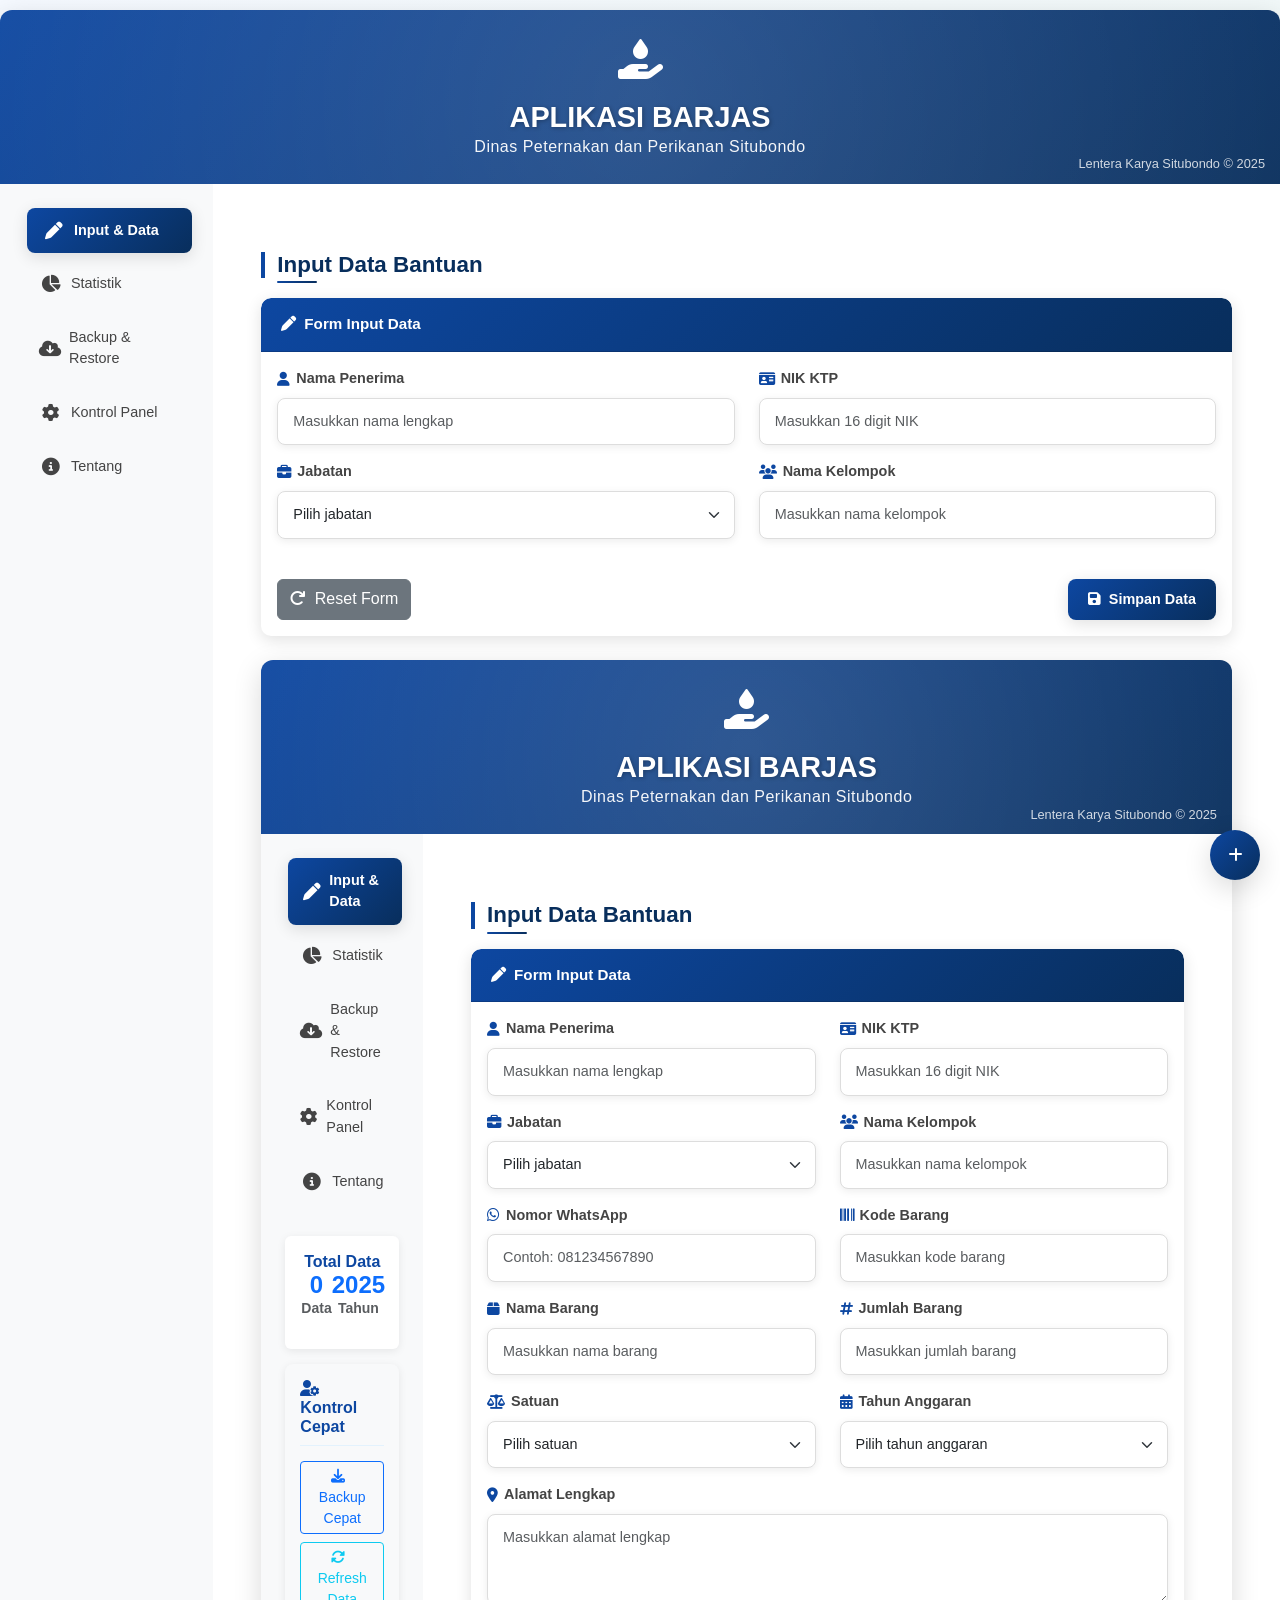
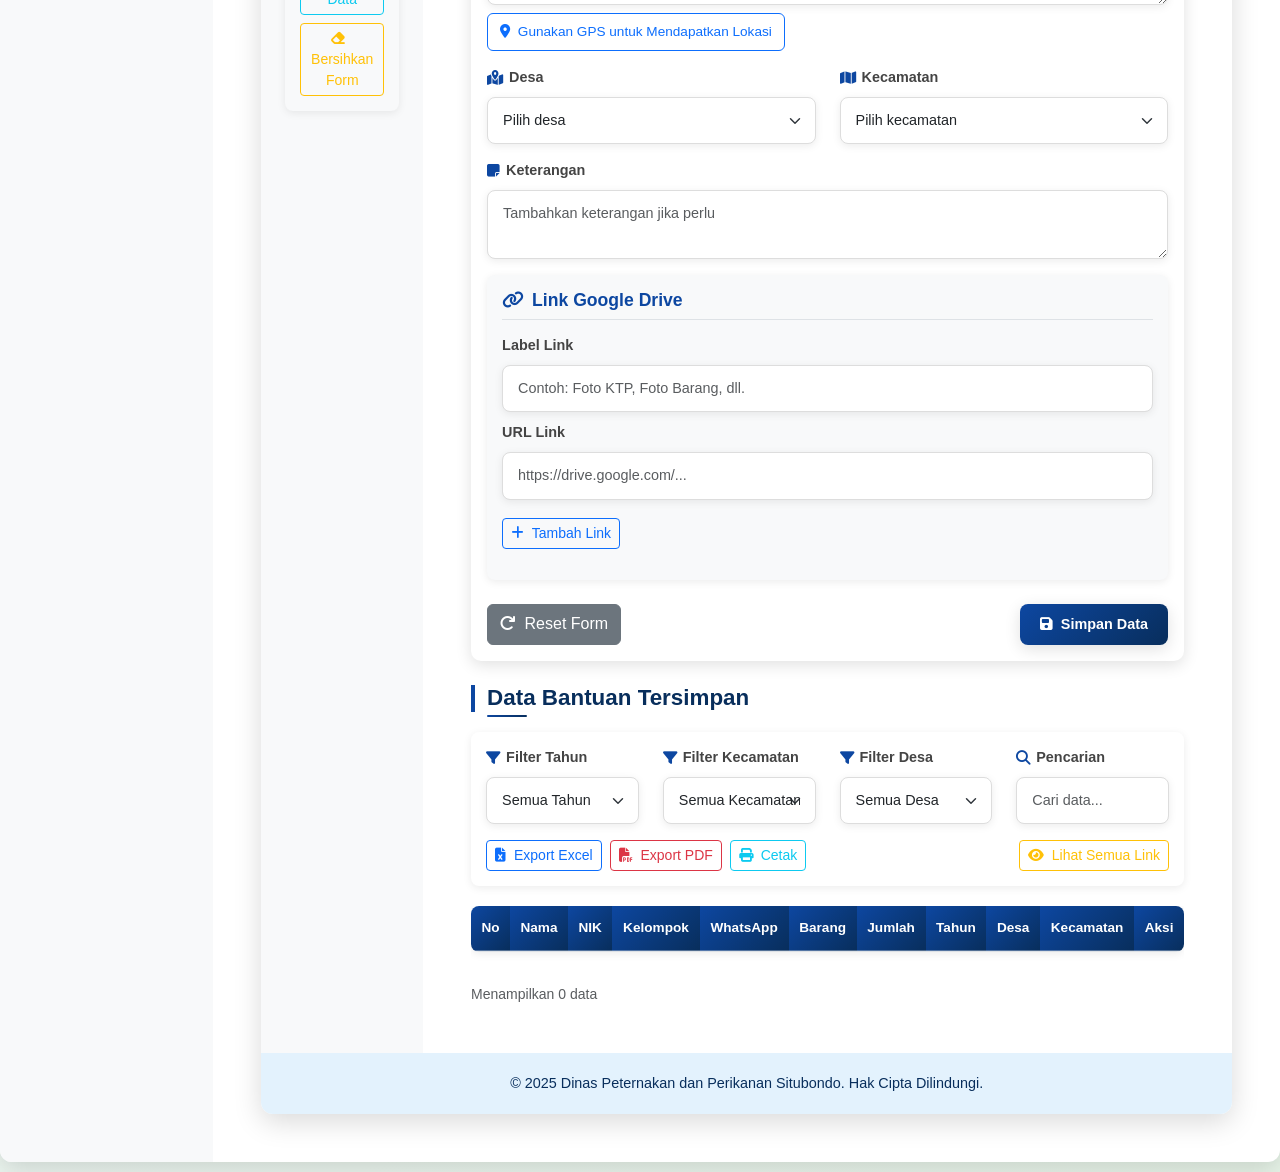
==== index.html @ f4b7acdc "Update index.html" ====
<!DOCTYPE html>
<html lang="id">
<head>
    <meta charset="UTF-8">
    <meta name="viewport" content="width=device-width, initial-scale=1.0">
    <title>APLIKASI BARJAS - Dinas Peternakan dan Perikanan Situbondo</title>
    <link href="https://cdn.jsdelivr.net/npm/bootstrap@5.3.0/dist/css/bootstrap.min.css" rel="stylesheet">
    <link rel="stylesheet" href="https://cdnjs.cloudflare.com/ajax/libs/font-awesome/6.4.0/css/all.min.css">
    <link rel="stylesheet" href="https://cdnjs.cloudflare.com/ajax/libs/bootstrap-datepicker/1.9.0/css/bootstrap-datepicker.min.css">
    <script src="https://cdnjs.cloudflare.com/ajax/libs/jspdf/2.5.1/jspdf.umd.min.js"></script>
    <script src="https://cdnjs.cloudflare.com/ajax/libs/jspdf-autotable/3.5.28/jspdf.plugin.autotable.min.js"></script>
    <script src="https://cdnjs.cloudflare.com/ajax/libs/xlsx/0.18.5/xlsx.full.min.js"></script>
    <style>
        :root {
            --primary-color: #0d47a1;
            --secondary-color: #00695c;
            --accent-color: #ff8f00;
            --light-blue: #e3f2fd;
            --dark-blue: #082e5c;
            --gradient-primary: linear-gradient(135deg, var(--primary-color), var(--dark-blue));
            --gradient-secondary: linear-gradient(135deg, var(--secondary-color), #004d40);
            --gradient-accent: linear-gradient(135deg, var(--accent-color), #e65100);
            --shadow-sm: 0 2px 8px rgba(0,0,0,0.08);
            --shadow-md: 0 4px 16px rgba(0,0,0,0.12);
            --shadow-lg: 0 8px 28px rgba(0,0,0,0.15);
        }
          }
        
        body {
            background: linear-gradient(135deg, #f5f9ff 0%, #e8f5e9 100%);
            font-family: 'Poppins', 'Segoe UI', sans-serif;
            min-height: 100vh;
            padding: 10px 0;
            overflow-x: hidden;
        }
        
        .app-container {
            max-width: 1600px;
            margin: 0 auto;
            background: white;
            box-shadow: var(--shadow-lg);
            border-radius: 12px;
            overflow: hidden;
            position: relative;
            z-index: 10;
        }
        
        .app-header {
            background: var(--gradient-primary);
            color: white;
            padding: 20px 15px;
            text-align: center;
            position: relative;
            overflow: hidden;
        }
        
        .app-logo {
            font-size: 2.5rem;
            margin-bottom: 10px;
        }
        
        .app-title {
            font-size: 1.8rem;
            font-weight: 800;
            margin: 0;
        }
        
        .app-subtitle {
            font-size: 1rem;
            opacity: 0.95;
            font-weight: 300;
            letter-spacing: 0.5px;
            margin-bottom: 5px;
        }
        
        .nav-pills .nav-link {
            border-radius: 8px;
            margin-bottom: 8px;
            padding: 12px 15px;
            font-weight: 500;
            color: #444;
            transition: all 0.3s ease;
            display: flex;
            align-items: center;
            font-size: 0.9rem;
        }
        
        .nav-pills .nav-link:hover {
            background-color: #f0f7ff;
            transform: translateX(3px);
        }
        
        .nav-pills .nav-link.active {
            background: var(--gradient-primary);
            font-weight: 600;
            box-shadow: var(--shadow-md);
            transform: translateX(3px);
            color: white;
        }
        
        .section-title {
            border-left: 4px solid var(--primary-color);
            padding-left: 12px;
            margin: 20px 0;
            font-weight: 700;
            color: var(--dark-blue);
            font-size: 1.4rem;
        }
        
        /* PERBAIKAN TATA LETAK SIDEBAR */
        .col-md-3.col-lg-2.p-4.bg-light {
            min-height: calc(100vh - 80px);
            position: sticky;
            top: 0;
            overflow-y: auto;
        }
        
        /* Untuk tampilan mobile */
        @media (max-width: 991.98px) {
            .col-md-3.col-lg-2.p-4.bg-light {
                position: fixed;
                left: -280px;
                top: 0;
                bottom: 0;
                z-index: 1050;
                width: 280px;
                transition: left 0.3s ease;
                padding-top: 60px;
            }
            
            .col-md-3.col-lg-2.p-4.bg-light.mobile-show {
                left: 0;
            }
            
            .col-md-9.col-lg-10.p-5 {
                width: 100%;
                flex: 0 0 100%;
                max-width: 100%;
                padding: 15px !important;
            }
            
            .mobile-menu-btn {
                display: flex !important;
                position: fixed;
                top: 15px;
                left: 15px;
                z-index: 1050;
                background: var(--gradient-primary);
                color: white;
                border: none;
                border-radius: 50%;
                width: 45px;
                height: 45px;
                box-shadow: var(--shadow-lg);
                align-items: center;
                justify-content: center;
            }
            
            .sidebar-overlay.mobile-show {
                display: block;
            }
        }
        
        .mobile-menu-btn {
            display: none;
        }
        
        .sidebar-overlay {
            display: none;
            position: fixed;
            top: 0;
            left: 0;
            width: 100%;
            height: 100%;
            background: rgba(0,0,0,0.5);
            z-index: 1040;
        }
        
        .watermark {
            position: absolute;
            bottom: 10px;
            right: 15px;
            opacity: 0.8;
            font-size: 0.8rem;
            color: white;
            font-weight: 300;
        }
        
        body {
            background: linear-gradient(135deg, #f5f9ff 0%, #e8f5e9 100%);
            font-family: 'Poppins', 'Segoe UI', sans-serif;
            min-height: 100vh;
            padding: 10px 0;
            overflow-x: hidden;
        }
        
        /* Container untuk particles.js */
        #particles-js {
            position: fixed;
            width: 100%;
            height: 100%;
            top: 0;
            left: 0;
            z-index: 0;
        }
        
        .app-container {
            max-width: 1600px;
            margin: 0 auto;
            background: white;
            box-shadow: var(--shadow-lg);
            border-radius: 12px;
            overflow: hidden;
            position: relative;
            z-index: 10;
        }
        
        .app-header {
            background: var(--gradient-primary);
            color: white;
            padding: 20px 15px;
            text-align: center;
            position: relative;
            overflow: hidden;
        }
        
        .app-header::before {
            content: "";
            position: absolute;
            top: -50%;
            left: -50%;
            width: 200%;
            height: 200%;
            background: radial-gradient(circle, rgba(255,255,255,0.15) 0%, transparent 70%);
            pointer-events: none;
        }
        
        .app-logo {
            font-size: 2.5rem;
            margin-bottom: 10px;
            position: relative;
            z-index: 1;
        }
        
        .app-title {
            font-size: 1.8rem;
            font-weight: 800;
            margin: 0;
            position: relative;
            z-index: 1;
            text-shadow: 1px 1px 4px rgba(0,0,0,0.3);
        }
        
        .app-subtitle {
            font-size: 1rem;
            opacity: 0.95;
            position: relative;
            z-index: 1;
            font-weight: 300;
            letter-spacing: 0.5px;
            margin-bottom: 5px;
        }
        
        .nav-pills .nav-link {
            border-radius: 8px;
            margin-bottom: 8px;
            padding: 12px 15px;
            font-weight: 500;
            color: #444;
            transition: all 0.3s ease;
            display: flex;
            align-items: center;
            font-size: 0.9rem;
        }
        
        .nav-pills .nav-link:hover {
            background-color: #f0f7ff;
            transform: translateX(3px);
        }
        
        .nav-pills .nav-link.active {
            background: var(--gradient-primary);
            font-weight: 600;
            box-shadow: var(--shadow-md);
            transform: translateX(3px);
        }
        
        .section-title {
            border-left: 4px solid var(--primary-color);
            padding-left: 12px;
            margin: 20px 0;
            font-weight: 700;
            color: var(--dark-blue);
            font-size: 1.4rem;
            position: relative;
        }
        
        .section-title::after {
            content: "";
            position: absolute;
            bottom: -5px;
            left: 12px;
            width: 40px;
            height: 2px;
            background: var(--gradient-primary);
            border-radius: 2px;
        }
        
        .btn-primary {
            background: var(--gradient-primary);
            border: none;
            padding: 10px 20px;
            font-weight: 600;
            box-shadow: var(--shadow-md);
            border-radius: 8px;
            transition: all 0.3s;
            font-size: 0.9rem;
        }
        
        .btn-primary:hover {
            transform: translateY(-2px);
            box-shadow: var(--shadow-lg);
        }
        
        .btn-success {
            background: var(--gradient-secondary);
            border: none;
            padding: 10px 20px;
            font-weight: 600;
            box-shadow: var(--shadow-md);
            border-radius: 8px;
            transition: all 0.3s;
            font-size: 0.9rem;
        }
        
        .btn-success:hover {
            transform: translateY(-2px);
            box-shadow: var(--shadow-lg);
        }
        
        .btn-warning {
            background: var(--gradient-accent);
            border: none;
            padding: 10px 20px;
            font-weight: 600;
            box-shadow: var(--shadow-md);
            border-radius: 8px;
            transition: all 0.3s;
            font-size: 0.9rem;
        }
        
        .btn-warning:hover {
            transform: translateY(-2px);
            box-shadow: var(--shadow-lg);
        }
        
        .form-label {
            font-weight: 600;
            color: #444;
            margin-bottom: 8px;
            display: flex;
            align-items: center;
            font-size: 0.9rem;
        }
        
        .form-label i {
            margin-right: 6px;
            color: var(--primary-color);
        }
        
        .form-control, .form-select {
            border-radius: 8px;
            padding: 12px 15px;
            border: 1px solid #ddd;
            transition: all 0.3s;
            box-shadow: var(--shadow-sm);
            font-size: 0.9rem;
        }
        
        .form-control:focus, .form-select:focus {
            border-color: var(--primary-color);
            box-shadow: 0 0 0 3px rgba(13, 71, 161, 0.2);
            transform: translateY(-2px);
        }
        
        .copyright {
            text-align: center;
            padding: 20px;
            background-color: var(--light-blue);
            color: var(--dark-blue);
            font-size: 0.9rem;
            font-weight: 500;
        }
        
        .data-table {
            font-size: 0.85rem;
            border-collapse: separate;
            border-spacing: 0;
            box-shadow: var(--shadow-sm);
            border-radius: 8px;
            overflow: hidden;
        }
        
        .data-table th {
            background: var(--gradient-primary);
            color: white;
            font-weight: 600;
            padding: 12px 10px;
            text-align: center;
            position: relative;
            font-size: 0.85rem;
        }
        
        .data-table th::after {
            content: "";
            position: absolute;
            bottom: 0;
            left: 0;
            width: 100%;
            height: 1px;
            background: rgba(255,255,255,0.3);
        }
        
        .data-table td {
            padding: 10px 8px;
            vertical-align: middle;
            border-bottom: 1px solid #eee;
            font-size: 0.85rem;
        }
        
        .data-table tr:nth-child(even) {
            background-color: #f9fbff;
        }
        
        .data-table tr:hover {
            background-color: #edf5ff;
        }
        
        .feature-icon {
            font-size: 1.1rem;
            margin-right: 8px;
            width: 24px;
            text-align: center;
        }
        
        .password-modal .modal-content {
            border-radius: 12px;
            box-shadow: var(--shadow-lg);
            border: none;
        }
        
        .card {
            border-radius: 10px;
            border: none;
            box-shadow: var(--shadow-md);
            transition: all 0.3s ease;
            overflow: hidden;
            margin-bottom: 15px;
        }
        
        .card:hover {
            transform: translateY(-5px);
            box-shadow: var(--shadow-lg);
        }
        
        .card-header {
            border-radius: 10px 10px 0 0 !important;
            font-weight: 600;
            padding: 15px 20px;
            background: var(--gradient-primary);
            color: white;
            font-size: 0.95rem;
        }
        
        .stats-box {
            text-align: center;
            padding: 20px 15px;
            border-radius: 10px;
            background: white;
            box-shadow: var(--shadow-md);
            transition: all 0.3s;
            position: relative;
            overflow: hidden;
            margin-bottom: 15px;
        }
        
        .stats-box::before {
            content: "";
            position: absolute;
            top: 0;
            left: 0;
            width: 100%;
            height: 4px;
            background: var(--gradient-primary);
            border-radius: 2px;
        }
        
        .stats-box:hover {
            transform: translateY(-3px);
            box-shadow: var(--shadow-lg);
        }
        
        .stats-number {
            font-size: 1.8rem;
            font-weight: 800;
            color: var(--primary-color);
            margin: 10px 0;
            text-shadow: 1px 1px 2px rgba(0,0,0,0.1);
        }
        
        .stats-label {
            font-size: 0.9rem;
            color: #666;
            font-weight: 500;
        }
        
        .notification-toast {
            position: fixed;
            bottom: 20px;
            right: 20px;
            z-index: 1050;
            min-width: 280px;
            border-radius: 8px;
            overflow: hidden;
            box-shadow: var(--shadow-lg);
            max-width: calc(100vw - 40px);
        }
        
        .input-error {
            border-color: #dc3545;
            box-shadow: 0 0 0 3px rgba(220, 53, 69, 0.2);
        }
        
        .error-message {
            color: #dc3545;
            font-size: 0.8rem;
            margin-top: 5px;
            display: none;
            font-weight: 500;
        }
        
        .watermark {
            position: absolute;
            bottom: 10px;
            right: 15px;
            opacity: 0.8;
            font-size: 0.8rem;
            color: white;
            font-weight: 300;
        }
        
        .control-panel {
            background: #f8f9fa;
            border-radius: 8px;
            padding: 15px;
            margin-top: 15px;
            box-shadow: var(--shadow-sm);
        }
        
        .control-title {
            font-size: 1rem;
            color: var(--primary-color);
            font-weight: 600;
            margin-bottom: 15px;
            padding-bottom: 8px;
            border-bottom: 1px solid var(--light-blue);
        }
        
        .floating-action-btn {
            position: fixed;
            bottom: 20px;
            right: 20px;
            width: 50px;
            height: 50px;
            border-radius: 50%;
            background: var(--gradient-primary);
            color: white;
            display: flex;
            align-items: center;
            justify-content: center;
            box-shadow: var(--shadow-lg);
            z-index: 1000;
            cursor: pointer;
            transition: all 0.3s;
        }
        
        .floating-action-btn:hover {
            transform: scale(1.1) rotate(90deg);
        }
        
        .filter-section {
            background: white;
            border-radius: 8px;
            padding: 15px;
            margin-bottom: 20px;
            box-shadow: var(--shadow-sm);
        }
        
        .badge-custom {
            background: var(--gradient-primary);
            color: white;
            padding: 6px 12px;
            border-radius: 16px;
            font-weight: 600;
            font-size: 0.8rem;
        }
        
        .mobile-menu-btn {
            display: none;
            position: fixed;
            top: 15px;
            left: 15px;
            z-index: 1050;
            background: var(--gradient-primary);
            color: white;
            border: none;
            border-radius: 50%;
            width: 45px;
            height: 45px;
            box-shadow: var(--shadow-lg);
        }
        
        .sidebar-overlay {
            display: none;
            position: fixed;
            top: 0;
            left: 0;
            width: 100%;
            height: 100%;
            background: rgba(0,0,0,0.5);
            z-index: 1040;
        }
        
        /* Animations */
        @keyframes fadeIn {
            from { opacity: 0; transform: translateY(20px); }
            to { opacity: 1; transform: translateY(0); }
        }
        
        .animate-fadeIn {
            animation: fadeIn 0.5s ease forwards;
        }
        
        /* Custom scrollbar */
        ::-webkit-scrollbar {
            width: 6px;
        }
        
        ::-webkit-scrollbar-track {
            background: #f1f1f1;
            border-radius: 8px;
        }
        
        ::-webkit-scrollbar-thumb {
            background: var(--primary-color);
            border-radius: 8px;
        }
        
        ::-webkit-scrollbar-thumb:hover {
            background: var(--dark-blue);
        }
        
        /* Responsive styles */
        @media (max-width: 991.98px) {
            .col-md-3.col-lg-2 {
                position: fixed;
                left: -300px;
                top: 0;
                bottom: 0;
                z-index: 1050;
                width: 280px;
                transition: left 0.3s ease;
                overflow-y: auto;
                padding-top: 60px;
            }
            
            .col-md-3.col-lg-2.mobile-show {
                left: 0;
            }
            
            .col-md-9.col-lg-10 {
                width: 100%;
                flex: 0 0 100%;
                max-width: 100%;
            }
            
            .mobile-menu-btn {
                display: flex;
                align-items: center;
                justify-content: center;
            }
            
            .sidebar-overlay.mobile-show {
                display: block;
            }
        }
        
        /* Print Styles - IMPROVED FOR LANDSCAPE */
        @media print {
            @page {
                size: landscape;
                margin: 0.5cm;
            }
            
            body * {
                visibility: hidden;
            }
            
            .app-container, .app-container * {
                visibility: visible;
            }
            
            .app-container {
                position: absolute;
                left: 0;
                top: 0;
                width: 100%;
                box-shadow: none;
            }
            
            .nav-pills, .mobile-menu-btn, .sidebar-overlay, .floating-action-btn,
            .btn-group, .filter-section, .toast {
                display: none !important;
            }
            
            .col-md-3.col-lg-2.p-4.bg-light {
                display: none !important;
            }
            
            .col-md-9.col-lg-10.p-5 {
                width: 100%;
                flex: 0 0 100%;
                max-width: 100%;
                padding: 0 !important;
            }
            
            .copyright {
                display: none;
            }
            
            .data-table {
                font-size: 10px;
                width: 100% !important;
            }
            
            .data-table th, .data-table td {
                padding: 4px 2px;
            }
            
            /* Sembunyikan kolom aksi dan link Google Drive saat mencetak */
            .data-table th:last-child,
            .data-table td:last-child {
                display: none !important;
            }
            
            /* Judul untuk laporan cetak */
            .print-header {
                display: block !important;
                text-align: center;
                margin-bottom: 15px;
            }
            
            .print-title {
                font-size: 18px;
                font-weight: bold;
                margin-bottom: 5px;
            }
            
            .print-subtitle {
                font-size: 14px;
                margin-bottom: 10px;
            }
            
            .print-date {
                font-size: 12px;
                text-align: right;
                margin-bottom: 10px;
            }
        }

        /* Styling untuk form link Google Drive */
        .link-section {
            background-color: #f8f9fa;
            border-radius: 8px;
            padding: 15px;
            margin-bottom: 20px;
            box-shadow: var(--shadow-sm);
        }

        .link-section-title {
            font-size: 1.1rem;
            color: var(--primary-color);
            font-weight: 600;
            margin-bottom: 15px;
            padding-bottom: 8px;
            border-bottom: 1px solid #dee2e6;
        }

        .link-input-group {
            margin-bottom: 10px;
        }
        
        /* GPS Button */
        .gps-button {
            margin-top: 8px;
            padding: 8px 12px;
            font-size: 0.85rem;
        }
        
        /* View Links Modal */
        .links-modal .modal-dialog {
            max-width: 800px;
        }
        
        .link-item {
            margin-bottom: 15px;
            padding-bottom: 15px;
            border-bottom: 1px solid #eee;
        }
        
        .link-item:last-child {
            border-bottom: none;
            margin-bottom: 0;
            padding-bottom: 0;
        }
        
        .link-label {
            font-weight: 600;
            margin-bottom: 5px;
            color: var(--primary-color);
        }
        
        .link-url {
            word-break: break-all;
            margin-bottom: 5px;
        }
        
        /* Security code hidden by default */
        .security-code {
            display: none;
        }
        
        /* Print header hidden by default */
        .print-header {
            display: none;
        }
        
        /* WhatsApp link style */
        .whatsapp-link {
            color: #25D366;
            text-decoration: none;
        }
        
        .whatsapp-link:hover {
            text-decoration: underline;
        }
        
        /* View Link Button */
        .btn-view {
            background: linear-gradient(135deg, #17a2b8, #138496);
            color: white;
            border: none;
            padding: 5px 10px;
            border-radius: 4px;
            font-size: 0.8rem;
        }
        
        .btn-view:hover {
            background: linear-gradient(135deg, #138496, #117a8b);
            color: white;
        }
        
        /* Undo Button */
        .btn-undo {
            background: linear-gradient(135deg, #6c757d, #5a6268);
            color: white;
            border: none;
        }
        
        .btn-undo:hover {
            background: linear-gradient(135deg, #5a6268, #4e555b);
            color: white;
        }
        
        /* WhatsApp number link in table */
        .whatsapp-number {
            color: #25D366;
            cursor: pointer;
            text-decoration: underline;
        }
        
        /* Welcome Modal Styles */
        .welcome-modal .modal-content {
            border-radius: 15px;
            overflow: hidden;
            border: none;
            box-shadow: 0 10px 30px rgba(0,0,0,0.2);
        }
        
        .welcome-header {
            background: var(--gradient-primary);
            color: white;
            text-align: center;
            padding: 25px;
        }
        
        .welcome-icon {
            font-size: 3rem;
            margin-bottom: 15px;
        }
        
        .welcome-body {
            padding: 25px;
            text-align: center;
        }
        
        .welcome-footer {
            background: #f8f9fa;
            padding: 15px;
            text-align: center;
            border-top: 1px solid #eee;
        }
        
        .countdown-timer {
            font-size: 0.9rem;
            color: #6c757d;
            margin-top: 10px;
        }
        
        /* Button untuk cetak per data */
        .btn-print-individual {
            background: linear-gradient(135deg, #6f42c1, #5a2d95);
            color: white;
            border: none;
            padding: 5px 10px;
            border-radius: 4px;
            font-size: 0.8rem;
        }
        
        .btn-print-individual:hover {
            background: linear-gradient(135deg, #5a2d95, #4a2479);
            color: white;
        }
        
        /* Developer Info Styles */
        .developer-info {
            background: linear-gradient(135deg, #f8f9fa 0%, #e9ecef 100%);
            border-radius: 10px;
            padding: 20px;
            margin-top: 20px;
            box-shadow: var(--shadow-sm);
        }
        
        .developer-logo {
            max-width: 120px;
            margin-bottom: 15px;
            border-radius: 8px;
        }
        
        .developer-contact a {
            color: var(--primary-color);
            text-decoration: none;
            transition: all 0.3s;
        }
        
        .developer-contact a:hover {
            color: var(--dark-blue);
            text-decoration: underline;
        }
        
        /* Welcome Splash Screen */
        .welcome-splash {
            position: fixed;
            top: 0;
            left: 0;
            width: 100%;
            height: 100%;
            background: var(--gradient-primary);
            color: white;
            display: flex;
            flex-direction: column;
            justify-content: center;
            align-items: center;
            z-index: 9999;
            transition: opacity 0.5s ease;
        }
        
        .welcome-splash-content {
            text-align: center;
            max-width: 600px;
            padding: 30px;
        }
        
        .welcome-splash-logo {
            font-size: 4rem;
            margin-bottom: 20px;
        }
        
        .welcome-splash-title {
            font-size: 2.2rem;
            font-weight: 800;
            margin-bottom: 15px;
        }
        
        .welcome-splash-message {
            font-size: 1.1rem;
            line-height: 1.6;
            margin-bottom: 25px;
        }
        
        .welcome-splash-countdown {
            font-size: 1rem;
            margin-top: 20px;
        }
        
        .welcome-splash-close {
            position: absolute;
            top: 20px;
            right: 20px;
            background: rgba(255,255,255,0.2);
            border: none;
            color: white;
            width: 40px;
            height: 40px;
            border-radius: 50%;
            display: flex;
            align-items: center;
            justify-content: center;
            cursor: pointer;
            transition: all 0.3s;
        }
        
        .welcome-splash-close:hover {
            background: rgba(255,255,255,0.3);
            transform: rotate(90deg);
        }
        
        /* Map Autocomplete */
        .pac-container {
            z-index: 1060 !important;
            border-radius: 8px;
            box-shadow: var(--shadow-lg);
            border: none;
            margin-top: 5px;
        }
        
        .pac-item {
            padding: 8px 10px;
            cursor: pointer;
            border-bottom: 1px solid #eee;
        }
        
        .pac-item:hover {
            background-color: #f5f5f5;
        }
        
        .pac-item-query {
            font-size: 0.9rem;
            color: var(--primary-color);
        }
        
        /* Loading spinner */
        .spinner-border-sm {
            width: 1rem;
            height: 1rem;
        }
    </style>
</head>
<body>
    <button class="mobile-menu-btn" id="mobileMenuBtn">
        <i class="fas fa-bars"></i>
    </button>
    
    <div class="sidebar-overlay" id="sidebarOverlay"></div>

    <div class="app-container">
        <div class="app-header">
            <div class="app-logo">
                <i class="fas fa-hand-holding-water"></i>
            </div>
            <h1 class="app-title">APLIKASI BARJAS</h1>
            <p class="app-subtitle">Dinas Peternakan dan Perikanan Situbondo</p>
            <div class="watermark">Lentera Karya Situbondo © 2025</div>
        </div>

        <div class="container-fluid">
            <div class="row">
                <div class="col-md-3 col-lg-2 p-4 bg-light">
                    <ul class="nav nav-pills flex-column" id="myTab" role="tablist">
                        <li class="nav-item">
                            <a class="nav-link active" id="input-tab" data-bs-toggle="tab" href="#input" role="tab">
                                <i class="fas fa-pen feature-icon"></i>Input & Data
                            </a>
                        </li>
                        <li class="nav-item">
                            <a class="nav-link" id="stats-tab" data-bs-toggle="tab" href="#stats" role="tab">
                                <i class="fas fa-chart-pie feature-icon"></i>Statistik
                            </a>
                        </li>
                        <li class="nav-item">
                            <a class="nav-link" id="backup-tab" data-bs-toggle="tab" href="#backup" role="tab">
                                <i class="fas fa-cloud-download-alt feature-icon"></i>Backup & Restore
                            </a>
                        </li>
                        <li class="nav-item">
                            <a class="nav-link" id="control-tab" data-bs-toggle="tab" href="#control" role="tab">
                                <i class="fas fa-cog feature-icon"></i>Kontrol Panel
                            </a>
                        </li>
                        <li class="nav-item">
                            <a class="nav-link" id="about-tab" data-bs-toggle="tab" href="#about" role="tab">
                                <i class="fas fa-info-circle feature-icon"></i>Tentang
                            </a>
                        </li>
                    </ul>
                </div>
                
                <div class="col-md-9 col-lg-10 p-5">
                    <div class="tab-content" id="myTabContent">
                        <!-- Input & Data Tab -->
                        <div class="tab-pane fade show active" id="input" role="tabpanel">
                            <h3 class="section-title">Input Data Bantuan</h3>
                            
                            <div class="card mb-4">
                                <div class="card-header">
                                    <i class="fas fa-pen me-2"></i>Form Input Data
                                </div>
                                <div class="card-body">
                                    <form id="inputForm">
                                        <div class="row">
                                            <div class="col-md-6">
                                                <div class="mb-3">
                                                    <label for="nama" class="form-label"><i class="fas fa-user"></i>Nama Penerima</label>
                                                    <input type="text" class="form-control" id="nama" placeholder="Masukkan nama lengkap" required>
                                                </div>
                                            </div>
                                            <div class="col-md-6">
                                                <div class="mb-3">
                                                    <label for="nik" class="form-label"><i class="fas fa-id-card"></i>NIK KTP</label>
                                                    <input type="text" class="form-control" id="nik" placeholder="Masukkan 16 digit NIK" maxlength="16" required>
                                                </div>
                                            </div>
                                        </div>
                                        
                                        <div class="row">
                                            <div class="col-md-6">
                                                <div class="mb-3">
                                                    <label for="jabatan" class="form-label"><i class="fas fa-briefcase"></i>Jabatan</label>
                                                    <select class="form-select" id="jabatan" required>
                                                        <option value="" selected disabled>Pilih jabatan</option>
                                                        <option value="Ketua Kelompok">Ketua Kelompok</option>
                                                        <option value="Sekretaris">Sekretaris</option>
                                                        <option value="Bendahara">Bendahara</option>
                                                        <option value="Pengawas">Pengawas</option>
                                                        <option value="Anggota">Anggota</option>
                                                    </select>
                                                </div>
                                            </div>
                                            <div class="col-md-6">
                                                <div class="mb-3">
                                                    <label for="kelompok" class="form-label"><i class="fas fa-users"></i>Nama Kelompok</label>
                                                    <input type="text" class="form-control" id="kelompok" placeholder="Masukkan nama kelompok" required>
                                                </div>
                                            </div>
                                        </div>
                                        
                                        <div class="d-flex justify-content-between mt-4">
                                            <button type="button" class="btn btn-secondary" id="resetBtn">
                                                <i class="fas fa-redo me-1"></i> Reset Form
                                            </button>
                                            <button type="submit" class="btn btn-primary" id="simpanBtn">
                                                <i class="fas fa-save me-1"></i> Simpan Data
                                            </button>
                                        </div>
                                    </form>
                                </div>
                            </div>
                        </div>
    <!-- Particle Background -->
    <div id="particles-js"></div>

    <button class="mobile-menu-btn" id="mobileMenuBtn">
        <i class="fas fa-bars"></i>
    </button>
    
    <div class="sidebar-overlay" id="sidebarOverlay"></div>

    <div class="app-container">
        <div class="app-header">
            <div class="app-logo">
                <i class="fas fa-hand-holding-water"></i>
            </div>
            <h1 class="app-title">APLIKASI BARJAS</h1>
            <p class="app-subtitle">Dinas Peternakan dan Perikanan Situbondo</p>
            <div class="watermark">Lentera Karya Situbondo © 2025</div>
        </div>

        <div class="container-fluid">
            <div class="row">
                <div class="col-md-3 col-lg-2 p-4 bg-light">
                    <ul class="nav nav-pills flex-column" id="myTab" role="tablist">
                        <li class="nav-item">
                            <a class="nav-link active" id="input-tab" data-bs-toggle="tab" href="#input" role="tab">
                                <i class="fas fa-pen feature-icon"></i>Input & Data
                            </a>
                        </li>
                        <li class="nav-item">
                            <a class="nav-link" id="stats-tab" data-bs-toggle="tab" href="#stats" role="tab">
                                <i class="fas fa-chart-pie feature-icon"></i>Statistik
                            </a>
                        </li>
                        <li class="nav-item">
                            <a class="nav-link" id="backup-tab" data-bs-toggle="tab" href="#backup" role="tab">
                                <i class="fas fa-cloud-download-alt feature-icon"></i>Backup & Restore
                            </a>
                        </li>
                        <li class="nav-item">
                            <a class="nav-link" id="control-tab" data-bs-toggle="tab" href="#control" role="tab">
                                <i class="fas fa-cog feature-icon"></i>Kontrol Panel
                            </a>
                        </li>
                        <li class="nav-item">
                            <a class="nav-link" id="about-tab" data-bs-toggle="tab" href="#about" role="tab">
                                <i class="fas fa-info-circle feature-icon"></i>Tentang
                            </a>
                        </li>
                    </ul>
                    
                    <div class="mt-4 p-3 bg-white rounded" style="box-shadow: var(--shadow-sm);">
                        <h6 class="text-center mb-3" style="color: var(--primary-color); font-weight: 600;">Total Data</6>
                        <div class="d-flex justify-content-around">
                            <div class="text-center">
                                <div class="fw-bold fs-4 text-primary" id="total-data">0</div>
                                <div class="text-muted small">Data</div>
                            </div>
                            <div class="text-center">
                                <div class="fw-bold fs-4 text-primary" id="current-year">2025</div>
                                <div class="text-muted small">Tahun</div>
                            </div>
                        </div>
                    </div>
                    
                    <div class="control-panel">
                        <h6 class="control-title"><i class="fas fa-user-cog me-2"></i>Kontrol Cepat</h6>
                        <div class="d-grid gap-2">
                            <button class="btn btn-outline-primary btn-sm" id="quickBackupBtn">
                                <i class="fas fa-download me-2"></i>Backup Cepat
                            </button>
                            <button class="btn btn-outline-info btn-sm" id="refreshDataBtn">
                                <i class="fas fa-sync-alt me-2"></i>Refresh Data
                            </button>
                            <button class="btn btn-outline-warning btn-sm" id="clearFormBtn">
                                <i class="fas fa-eraser me-2"></i>Bersihkan Form
                            </button>
                        </div>
                    </div>
                </div>
                
                <div class="col-md-9 col-lg-10 p-5">
                    <div class="tab-content" id="myTabContent">
                        <!-- Input & Data Tab -->
                        <div class="tab-pane fade show active" id="input" role="tabpanel">
                            <h3 class="section-title">Input Data Bantuan</h3>
                            
                            <div class="card mb-4">
                                <div class="card-header">
                                    <i class="fas fa-pen me-2"></i>Form Input Data
                                </div>
                                <div class="card-body">
                                    <form id="inputForm">
                                        <div class="row">
                                            <div class="col-md-6">
                                                <div class="mb-3">
                                                    <label for="nama" class="form-label"><i class="fas fa-user"></i>Nama Penerima</label>
                                                    <input type="text" class="form-control" id="nama" placeholder="Masukkan nama lengkap" required oninput="this.value = this.value.toUpperCase()">
                                                    <div class="error-message" id="nama-error">Nama harus diisi</div>
                                                </div>
                                            </div>
                                            <div class="col-md-6">
                                                <div class="mb-3">
                                                    <label for="nik" class="form-label"><i class="fas fa-id-card"></i>NIK KTP</label>
                                                    <input type="text" class="form-control" id="nik" placeholder="Masukkan 16 digit NIK" maxlength="16" required>
                                                    <div class="error-message" id="nik-error">NIK harus 16 digit angka</div>
                                                </div>
                                            </div>
                                        </div>
                                        
                                        <div class="row">
                                            <div class="col-md-6">
                                                <div class="mb-3">
                                                    <label for="jabatan" class="form-label"><i class="fas fa-briefcase"></i>Jabatan</label>
                                                    <select class="form-select" id="jabatan" required>
                                                        <option value="" selected disabled>Pilih jabatan</option>
                                                        <option value="Ketua Kelompok">Ketua Kelompok</option>
                                                        <option value="Sekretaris">Sekretaris</option>
                                                        <option value="Bendahara">Bendahara</option>
                                                        <option value="Pengawas">Pengawas</option>
                                                        <option value="Anggota">Anggota</option>
                                                    </select>
                                                    <div class="error-message" id="jabatan-error">Jabatan harus dipilih</div>
                                                </div>
                                            </div>
                                            <div class="col-md-6">
                                                <div class="mb-3">
                                                    <label for="kelompok" class="form-label"><i class="fas fa-users"></i>Nama Kelompok</label>
                                                    <input type="text" class="form-control" id="kelompok" placeholder="Masukkan nama kelompok" required oninput="this.value = this.value.toUpperCase()">
                                                    <div class="error-message" id="kelompok-error">Nama kelompok harus diisi</div>
                                                </div>
                                            </div>
                                        </div>
                                        
                                        <div class="row">
                                            <div class="col-md-6">
                                                <div class="mb-3">
                                                    <label for="whatsapp" class="form-label"><i class="fab fa-whatsapp"></i>Nomor WhatsApp</label>
                                                    <input type="text" class="form-control" id="whatsapp" placeholder="Contoh: 081234567890" required oninput="formatWhatsApp(this)">
                                                    <div class="error-message" id="whatsapp-error">Nomor WhatsApp harus diisi</div>
                                                </div>
                                            </div>
                                            <div class="col-md-6">
                                                <div class="mb-3">
                                                    <label for="kodeBarang" class="form-label"><i class="fas fa-barcode"></i>Kode Barang</label>
                                                    <input type="text" class="form-control" id="kodeBarang" placeholder="Masukkan kode barang">
                                                </div>
                                            </div>
                                        </div>
                                        
                                        <div class="row">
                                            <div class="col-md-6">
                                                <div class="mb-3">
                                                    <label for="namaBarang" class="form-label"><i class="fas fa-box"></i>Nama Barang</label>
                                                    <input type="text" class="form-control" id="namaBarang" placeholder="Masukkan nama barang" required oninput="this.value = this.value.toUpperCase()">
                                                    <div class="error-message" id="namaBarang-error">Nama barang harus diisi</div>
                                                </div>
                                            </div>
                                            <div class="col-md-6">
                                                <div class="mb-3">
                                                    <label for="jumlah" class="form-label"><i class="fas fa-hashtag"></i>Jumlah Barang</label>
                                                    <input type="number" class="form-control" id="jumlah" placeholder="Masukkan jumlah barang" min="1" required>
                                                    <div class="error-message" id="jumlah-error">Jumlah barang harus diisi</div>
                                                </div>
                                            </div>
                                        </div>
                                        
                                        <div class="row">
                                            <div class="col-md-6">
                                                <div class="mb-3">
                                                    <label for="satuan" class="form-label"><i class="fas fa-balance-scale"></i>Satuan</label>
                                                    <select class="form-select" id="satuan" required>
                                                        <option value="" selected disabled>Pilih satuan</option>
                                                        <option value="Unit">Unit</option>
                                                        <option value="Buah">Buah</option>
                                                        <option value="Paket">Paket</option>
                                                        <option value="Set">Set</option>
                                                        <option value="Ekor">Ekor</option>
                                                        <option value="Kilogram">Kilogram</option>
                                                        <option value="Liter">Liter</option>
                                                    </select>
                                                    <div class="error-message" id="satuan-error">Satuan harus dipilih</div>
                                                </div>
                                            </div>
                                            <div class="col-md-6">
                                                <div class="mb-3">
                                                    <label for="tahunAnggaran" class="form-label"><i class="fas fa-calendar-alt"></i>Tahun Anggaran</label>
                                                    <select class="form-select" id="tahunAnggaran" required>
                                                        <option value="" selected disabled>Pilih tahun anggaran</option>
                                                        <!-- Tahun akan diisi oleh JavaScript -->
                                                    </select>
                                                    <div class="error-message" id="tahunAnggaran-error">Tahun anggaran harus dipilih</div>
                                                </div>
                                            </div>
                                        </div>
                                        
                                        <div class="mb-3">
                                            <label for="alamatLengkap" class="form-label"><i class="fas fa-map-marker-alt"></i>Alamat Lengkap</label>
                                            <textarea class="form-control" id="alamatLengkap" rows="3" placeholder="Masukkan alamat lengkap" required oninput="this.value = this.value.toUpperCase()"></textarea>
                                            <button type="button" class="btn btn-outline-primary mt-2 gps-button" id="gpsButton">
                                                <i class="fas fa-map-marker-alt me-1"></i> Gunakan GPS untuk Mendapatkan Lokasi
                                            </button>
                                            <div class="error-message" id="alamatLengkap-error">Alamat lengkap harus diisi</div>
                                        </div>
                                        
                                        <div class="row">
                                            <div class="col-md-6">
                                                <div class="mb-3">
                                                    <label for="desa" class="form-label"><i class="fas fa-map-marked-alt"></i>Desa</label>
                                                    <select class="form-select" id="desa" required>
                                                        <option value="" selected disabled>Pilih desa</option>
                                                        <!-- Opsi desa akan diisi oleh JavaScript -->
                                                    </select>
                                                    <div class="error-message" id="desa-error">Desa harus dipilih</div>
                                                </div>
                                            </div>
                                            <div class="col-md-6">
                                                <div class="mb-3">
                                                    <label for="kecamatan" class="form-label"><i class="fas fa-map"></i>Kecamatan</label>
                                                    <select class="form-select" id="kecamatan" required>
                                                        <option value="" selected disabled>Pilih kecamatan</option>
                                                        <option value="Arjasa">Arjasa</option>
                                                        <option value="Asembagus">Asembagus</option>
                                                        <option value="Banyuglugur">Banyuglugur</option>
                                                        <option value="Banyuputih">Banyuputih</option>
                                                        <option value="Besuki">Besuki</option>
                                                        <option value="Bungatan">Bungatan</option>
                                                        <option value="Jangkar">Jangkar</option>
                                                        <option value="Jatibanteng">Jatibanteng</option>
                                                        <option value="Kapongan">Kapongan</option>
                                                        <option value="Kendit">Kendit</option>
                                                        <option value="Mangaran">Mangaran</option>
                                                        <option value="Mlandingan">Mlandingan</option>
                                                        <option value="Panarukan">Panarukan</option>
                                                        <option value="Panji">Panji</option>
                                                        <option value="Situbondo">Situbondo</option>
                                                        <option value="Suboh">Suboh</option>
                                                        <option value="Sumbermalang">Sumbermalang</option>
                                                    </select>
                                                    <div class="error-message" id="kecamatan-error">Kecamatan harus dipilih</div>
                                                </div>
                                            </div>
                                        </div>
                                        
                                        <div class="mb-3">
                                            <label for="keterangan" class="form-label"><i class="fas fa-sticky-note"></i>Keterangan</label>
                                            <textarea class="form-control" id="keterangan" rows="2" placeholder="Tambahkan keterangan jika perlu"></textarea>
                                        </div>
                                        
                                        <div class="link-section">
                                            <h6 class="link-section-title"><i class="fas fa-link me-2"></i>Link Google Drive</h6>
                                            <div class="link-input-group">
                                                <label for="linkLabel" class="form-label">Label Link</label>
                                                <input type="text" class="form-control" id="linkLabel" placeholder="Contoh: Foto KTP, Foto Barang, dll.">
                                            </div>
                                            <div class="link-input-group">
                                                <label for="linkUrl" class="form-label">URL Link</label>
                                                <input type="url" class="form-control" id="linkUrl" placeholder="https://drive.google.com/...">
                                            </div>
                                            <button type="button" class="btn btn-outline-primary btn-sm mt-2" id="addLinkBtn">
                                                <i class="fas fa-plus me-1"></i> Tambah Link
                                            </button>
                                            <div id="linkList" class="mt-3"></div>
                                        </div>
                                        
                                        <div class="d-flex justify-content-between mt-4">
                                            <button type="button" class="btn btn-secondary" id="resetBtn">
                                                <i class="fas fa-redo me-1"></i> Reset Form
                                            </button>
                                            <button type="submit" class="btn btn-primary" id="simpanBtn">
                                                <i class="fas fa-save me-1"></i> Simpan Data
                                            </button>
                                        </div>
                                    </form>
                                </div>
                            </div>
                            
                            <h3 class="section-title">Data Bantuan Tersimpan</h3>
                            
                            <div class="filter-section">
                                <div class="row">
                                    <div class="col-md-3">
                                        <div class="mb-3">
                                            <label for="filterTahun" class="form-label"><i class="fas fa-filter"></i>Filter Tahun</label>
                                            <select class="form-select" id="filterTahun">
                                                <option value="">Semua Tahun</option>
                                                <!-- Tahun akan diisi oleh JavaScript -->
                                            </select>
                                        </div>
                                    </div>
                                    <div class="col-md-3">
                                        <div class="mb-3">
                                            <label for="filterKecamatan" class="form-label"><i class="fas fa-filter"></i>Filter Kecamatan</label>
                                            <select class="form-select" id="filterKecamatan">
                                                <option value="">Semua Kecamatan</option>
                                                <option value="Arjasa">Arjasa</option>
                                                <option value="Asembagus">Asembagus</option>
                                                <option value="Banyuglugur">Banyuglugur</option>
                                                <option value="Banyuputih">Banyuputih</option>
                                                <option value="Besuki">Besuki</option>
                                                <option value="Bungatan">Bungatan</option>
                                                <option value="Jangkar">Jangkar</option>
                                                <option value="Jatibanteng">Jatibanteng</option>
                                                <option value="Kapongan">Kapongan</option>
                                                <option value="Kendit">Kendit</option>
                                                <option value="Mangaran">Mangaran</option>
                                                <option value="Mlandingan">Mlandingan</option>
                                                <option value="Panarukan">Panarukan</option>
                                                <option value="Panji">Panji</option>
                                                <option value="Situbondo">Situbondo</option>
                                                <option value="Suboh">Suboh</option>
                                                <option value="Sumbermalang">Sumbermalang</option>
                                            </select>
                                        </div>
                                    </div>
                                    <div class="col-md-3">
                                        <div class="mb-3">
                                            <label for="filterDesa" class="form-label"><i class="fas fa-filter"></i>Filter Desa</label>
                                            <select class="form-select" id="filterDesa">
                                                <option value="">Semua Desa</option>
                                                <!-- Opsi desa akan diisi oleh JavaScript -->
                                            </select>
                                        </div>
                                    </div>
                                    <div class="col-md-3">
                                        <div class="mb-3">
                                            <label for="searchInput" class="form-label"><i class="fas fa-search"></i>Pencarian</label>
                                            <input type="text" class="form-control" id="searchInput" placeholder="Cari data...">
                                        </div>
                                    </div>
                                </div>
                                <div class="d-flex justify-content-between">
                                    <div class="d-flex gap-2">
                                        <button class="btn btn-outline-primary btn-sm" id="exportExcelBtn">
                                            <i class="fas fa-file-excel me-1"></i> Export Excel
                                        </button>
                                        <button class="btn btn-outline-danger btn-sm" id="exportPdfBtn">
                                            <i class="fas fa-file-pdf me-1"></i> Export PDF
                                        </button>
                                        <button class="btn btn-outline-info btn-sm" id="printBtn">
                                            <i class="fas fa-print me-1"></i> Cetak
                                        </button>
                                    </div>
                                    <div>
                                        <button class="btn btn-outline-warning btn-sm" id="viewLinksBtn">
                                            <i class="fas fa-eye me-1"></i> Lihat Semua Link
                                        </button>
                                    </div>
                                </div>
                            </div>
                            
                            <div class="table-responsive">
                                <table class="table table-hover data-table" id="dataTable">
                                    <thead>
                                        <tr>
                                            <th>No</th>
                                            <th>Nama</th>
                                            <th>NIK</th>
                                            <th>Kelompok</th>
                                            <th>WhatsApp</th>
                                            <th>Barang</th>
                                            <th>Jumlah</th>
                                            <th>Tahun</th>
                                            <th>Desa</th>
                                            <th>Kecamatan</th>
                                            <th>Aksi</th>
                                        </tr>
                                    </thead>
                                    <tbody id="tableBody">
                                        <!-- Data akan diisi oleh JavaScript -->
                                    </tbody>
                                </table>
                            </div>
                            
                            <div class="d-flex justify-content-between align-items-center mt-3">
                                <div class="text-muted small" id="tableInfo">Menampilkan 0 data</div>
                                <nav>
                                    <ul class="pagination pagination-sm" id="pagination">
                                        <!-- Pagination akan diisi oleh JavaScript -->
                                    </ul>
                                </nav>
                            </div>
                        </div>
                        
                        <!-- Statistik Tab -->
                        <div class="tab-pane fade" id="stats" role="tabpanel">
                            <h3 class="section-title">Statistik Data Bantuan</h3>
                            
                            <div class="row mb-4">
                                <div class="col-md-3">
                                    <div class="stats-box">
                                        <i class="fas fa-users fa-2x text-primary"></i>
                                        <div class="stats-number" id="totalPenerima">0</div>
                                        <div class="stats-label">Total Penerima</div>
                                    </div>
                                </div>
                                <div class="col-md-3">
                                    <div class="stats-box">
                                        <i class="fas fa-box fa-2x text-primary"></i>
                                        <div class="stats-number" id="totalBarang">0</div>
                                        <div class="stats-label">Total Barang</div>
                                    </div>
                                </div>
                                <div class="col-md-3">
                                    <div class="stats-box">
                                        <i class="fas fa-calendar fa-2x text-primary"></i>
                                        <div class="stats-number" id="tahunTerbanyak">-</div>
                                        <div class="stats-label">Tahun Terbanyak</div>
                                    </div>
                                </div>
                                <div class="col-md-3">
                                    <div class="stats-box">
                                        <i class="fas fa-map-marker-alt fa-2x text-primary"></i>
                                        <div class="stats-number" id="kecamatanTerbanyak">-</div>
                                        <div class="stats-label">Kecamatan Terbanyak</div>
                                    </div>
                                </div>
                            </div>
                            
                            <div class="row">
                                <div class="col-md-6">
                                    <div class="card mb-4">
                                        <div class="card-header">
                                            <i class="fas fa-chart-bar me-2"></i>Data per Tahun
                                        </div>
                                        <div class="card-body">
                                            <canvas id="tahunChart" height="250"></canvas>
                                        </div>
                                    </div>
                                </div>
                                <div class="col-md-6">
                                    <div class="card mb-4">
                                        <div class="card-header">
                                            <i class="fas fa-chart-pie me-2"></i>Data per Kecamatan
                                        </div>
                                        <div class="card-body">
                                            <canvas id="kecamatanChart" height="250"></canvas>
                                        </div>
                                    </div>
                                </div>
                            </div>
                            
                            <div class="row">
                                <div class="col-md-6">
                                    <div class="card mb-4">
                                        <div class="card-header">
                                            <i class="fas fa-chart-pie me-2"></i>Data per Jenis Barang
                                        </div>
                                        <div class="card-body">
                                            <canvas id="barangChart" height="250"></canvas>
                                        </div>
                                    </div>
                                </div>
                                <div class="col-md-6">
                                    <div class="card mb-4">
                                        <div class="card-header">
                                            <i class="fas fa-table me-2"></i>Rekapitulasi Data
                                        </div>
                                        <div class="card-body">
                                            <div class="table-responsive">
                                                <table class="table table-sm table-bordered">
                                                    <thead class="table-light">
                                                        <tr>
                                                            <th>Tahun</th>
                                                            <th>Jumlah Penerima</th>
                                                            <th>Total Barang</th>
                                                        </tr>
                                                    </thead>
                                                    <tbody id="rekapitulasiTable">
                                                        <!-- Data akan diisi oleh JavaScript -->
                                                    </tbody>
                                                </table>
                                            </div>
                                        </div>
                                    </div>
                                </div>
                            </div>
                        </div>
                        
                        <!-- Backup & Restore Tab -->
                        <div class="tab-pane fade" id="backup" role="tabpanel">
                            <h3 class="section-title">Backup & Restore Data</h3>
                            
                            <div class="row">
                                <div class="col-md-6">
                                    <div class="card mb-4">
                                        <div class="card-header">
                                            <i class="fas fa-download me-2"></i>Backup Data
                                        </div>
                                        <div class="card-body">
                                            <p>Backup data ke file Excel untuk keperluan arsip atau cadangan.</p>
                                            <div class="d-grid gap-2">
                                                <button class="btn btn-primary" id="backupExcelBtn">
                                                    <i class="fas fa-file-excel me-2"></i>Backup ke Excel
                                                </button>
                                                <button class="btn btn-secondary" id="backupJsonBtn">
                                                    <i class="fas fa-file-code me-2"></i>Backup ke JSON
                                                </button>
                                            </div>
                                        </div>
                                    </div>
                                </div>
                                <div class="col-md-6">
                                    <div class="card mb-4">
                                        <div class="card-header">
                                            <i class="fas fa-upload me-2"></i>Restore Data
                                        </div>
                                        <div class="card-body">
                                            <p>Restore data dari file Excel atau JSON yang sebelumnya telah di-backup.</p>
                                            <div class="mb-3">
                                                <label for="restoreFile" class="form-label">Pilih File</label>
                                                <input class="form-control" type="file" id="restoreFile" accept=".xlsx,.json">
                                            </div>
                                            <div class="d-grid">
                                                <button class="btn btn-warning" id="restoreBtn">
                                                    <i class="fas fa-upload me-2"></i>Restore Data
                                                </button>
                                            </div>
                                            <div class="form-text text-danger">
                                                <i class="fas fa-exclamation-triangle me-1"></i>
                                                Peringatan: Restore data akan menimpa semua data yang ada saat ini.
                                            </div>
                                        </div>
                                    </div>
                                </div>
                            </div>
                            
                            <div class="card">
                                <div class="card-header">
                                    <i class="fas fa-history me-2"></i>Riwayat Backup
                                </div>
                                <div class="card-body">
                                    <div class="table-responsive">
                                        <table class="table table-sm">
                                            <thead>
                                                <tr>
                                                    <th>Tanggal</th>
                                                    <th>Jenis</th>
                                                    <th>Jumlah Data</th>
                                                    <th>Aksi</th>
                                                </tr>
                                            </thead>
                                            <tbody id="backupHistory">
                                                <!-- Data akan diisi oleh JavaScript -->
                                            </tbody>
                                        </table>
                                    </div>
                                </div>
                            </div>
                        </div>
                        
                        <!-- Control Panel Tab -->
                        <div class="tab-pane fade" id="control" role="tabpanel">
                            <h3 class="section-title">Kontrol Panel</h3>
                            
                            <div class="row">
                                <div class="col-md-6">
                                    <div class="card mb-4">
                                        <div class="card-header">
                                            <i class="fas fa-database me-2"></i>Manajemen Data
                                        </div>
                                        <div class="card-body">
                                            <div class="d-grid gap-2">
                                                <button class="btn btn-danger" id="deleteAllBtn">
                                                    <i class="fas fa-trash me-2"></i>Hapus Semua Data
                                                </button>
                                                <button class="btn btn-warning" id="resetSettingsBtn">
                                                    <i class="fas fa-cog me-2"></i>Reset Pengaturan
                                                </button>
                                            </div>
                                        </div>
                                    </div>
                                </div>
                                <div class="col-md-6">
                                    <div class="card mb-4">
                                        <div class="card-header">
                                            <i class="fas fa-key me-2"></i>Keamanan
                                        </div>
                                        <div class="card-body">
                                            <div class="mb-3">
                                                <label for="securityCode" class="form-label">Kode Keamanan</label>
                                                <input type="password" class="form-control" id="securityCode" placeholder="Masukkan kode keamanan">
                                            </div>
                                            <div class="d-grid">
                                                <button class="btn btn-primary" id="setSecurityBtn">
                                                    <i class="fas fa-lock me-2"></i>Setel Kode Keamanan
                                                </button>
                                            </div>
                                        </div>
                                    </div>
                                </div>
                            </div>
                            
                            <div class="card mb-4">
                                <div class="card-header">
                                    <i class="fas fa-info-circle me-2"></i>Informasi Aplikasi
                                </div>
                                <div class="card-body">
                                    <div class="row">
                                        <div class="col-md-6">
                                            <table class="table table-sm table-borderless">
                                                <tr>
                                                    <th width="40%">Versi Aplikasi</th>
                                                    <td>v2.0.0</td>
                                                </tr>
                                                <tr>
                                                    <th>Tanggal Rilis</th>
                                                    <td>24 Agustus 2025</td>
                                                </tr>
                                                <tr>
                                                    <th>Total Data</th>
                                                    <td id="infoTotalData">0</td>
                                                </tr>
                                                <tr>
                                                    <th>Ukuran Penyimpanan</th>
                                                    <td id="infoStorageSize">0 KB</td>
                                                </tr>
                                            </table>
                                        </div>
                                        <div class="col-md-6">
                                            <table class="table table-sm table-borderless">
                                                <tr>
                                                    <th width="40%">Browser</th>
                                                    <td id="infoBrowser">-</td>
                                                </tr>
                                                <tr>
                                                    <th>Local Storage</th>
                                                    <td id="infoLocalStorage">Tersedia</td>
                                                </tr>
                                                <tr>
                                                    <th>Status</th>
                                                    <td><span class="badge bg-success" id="infoStatus">Aktif</span></td>
                                                </tr>
                                                <tr>
                                                    <th>Terakhir Diperbarui</th>
                                                    <td id="infoLastUpdate">-</td>
                                                </tr>
                                            </table>
                                        </div>
                                    </div>
                                </div>
                            </div>
                        </div>
                        
                        <!-- About Tab -->
                        <div class="tab-pane fade" id="about" role="tabpanel">
                            <h3 class="section-title">Tentang Aplikasi</h3>
                            
                            <div class="card mb-4">
                                <div class="card-header">
                                    <i class="fas fa-info-circle me-2"></i>Informasi Aplikasi
                                </div>
                                <div class="card-body">
                                    <p><strong>APLIKASI BARJAS</strong> (Bantuan Barang dan Jasa) adalah aplikasi untuk mengelola data bantuan barang dan jasa yang diberikan oleh Dinas Peternakan dan Perikanan Kabupaten Situbondo.</p>
                                    <p>Aplikasi ini dirancang untuk memudahkan dalam:</p>
                                    <ul>
                                        <li>Input data penerima bantuan</li>
                                        <li>Pencatatan dan monitoring bantuan</li>
                                        <li>Pembuatan laporan dan statistik</li>
                                        <li>Backup dan restore data</li>
                                    </ul>
                                    <p>Aplikasi ini menggunakan teknologi web modern yang berjalan di browser dan menyimpan data secara lokal di perangkat pengguna.</p>
                                </div>
                            </div>
                            
                            <div class="card mb-4">
                                <div class="card-header">
                                    <i class="fas fa-code me-2"></i>Pengembang
                                </div>
                                <div class="card-body">
                                    <div class="developer-info text-center">
                                        <img src="https://via.placeholder.com/120x60/0d47a1/ffffff?text=Lentera+Karya" alt="Lentera Karya" class="developer-logo">
                                        <h5>Lentera Karya Situbondo</h5>
                                        <p>Pengembang Aplikasi dan Solusi Teknologi</p>
                                        <div class="developer-contact">
                                            <p><i class="fas fa-envelope me-2"></i> <a href="mailto:lenterakarya.situbondo@gmail.com">lenterakarya.situbondo@gmail.com</a></p>
                                            <p><i class="fab fa-whatsapp me-2"></i> <a href="https://wa.me/628123456789" target="_blank">+62 812-3456-789</a></p>
                                            <p><i class="fas fa-map-marker-alt me-2"></i> Situbondo, Jawa Timur, Indonesia</p>
                                        </div>
                                    </div>
                                </div>
                            </div>
                            
                            <div class="card">
                                <div class="card-header">
                                    <i class="fas fa-shield-alt me-2"></i>Kebijakan Privasi
                                </div>
                                <div class="card-body">
                                    <p>Aplikasi BARJAS menyimpan semua data secara lokal di perangkat pengguna. Data tidak dikirim ke server manapun dan hanya dapat diakses melalui perangkat ini.</p>
                                    <p>Untuk keamanan data, disarankan untuk melakukan backup data secara berkala ke file Excel atau JSON. Pengguna bertanggung jawab penuh atas keamanan data yang disimpan dalam aplikasi.</p>
                                    <p>Aplikasi ini tidak mengumpulkan data pribadi pengguna untuk tujuan komersial. Semua data yang dimasukkan ke dalam aplikasi hanya digunakan untuk keperluan pengelolaan bantuan barang dan jasa.</p>
                                </div>
                            </div>
                        </div>
                    </div>
                </div>
            </div>
        </div>
        
        <div class="copyright">
            &copy; 2025 Dinas Peternakan dan Perikanan Situbondo. Hak Cipta Dilindungi.
        </div>
    </div>
    
    <!-- Floating Action Button -->
    <div class="floating-action-btn" id="fabBtn">
        <i class="fas fa-plus"></i>
    </div>
    
    <!-- Toast Notification -->
    <div class="toast notification-toast" role="alert" aria-live="assertive" aria-atomic="true" id="notificationToast">
        <div class="toast-header">
            <i class="fas fa-info-circle text-primary me-2"></i>
            <strong class="me-auto" id="toastTitle">Pemberitahuan</strong>
            <small id="toastTime">Baru saja</small>
            <button type="button" class="btn-close" data-bs-dismiss="toast" aria-label="Close"></button>
        </div>
        <div class="toast-body" id="toastMessage">
            Operasi berhasil dilakukan.
        </div>
    </div>
    
    <!-- Password Modal -->
    <div class="modal fade password-modal" id="passwordModal" tabindex="-1" aria-hidden="true">
        <div class="modal-dialog">
            <div class="modal-content">
                <div class="modal-header">
                    <h5 class="modal-title"><i class="fas fa-lock me-2"></i>Konfirmasi Keamanan</h5>
                    <button type="button" class="btn-close" data-bs-dismiss="modal" aria-label="Close"></button>
                </div>
                <div class="modal-body">
                    <p>Untuk melanjutkan, masukkan kode keamanan yang telah ditetapkan.</p>
                    <div class="mb-3">
                        <label for="inputPassword" class="form-label">Kode Keamanan</label>
                        <input type="password" class="form-control" id="inputPassword" placeholder="Masukkan kode keamanan">
                    </div>
                    <div class="form-text">Kode keamanan diperlukan untuk operasi yang bersifat kritis.</div>
                </div>
                <div class="modal-footer">
                    <button type="button" class="btn btn-secondary" data-bs-dismiss="modal">Batal</button>
                    <button type="button" class="btn btn-primary" id="confirmPasswordBtn">Konfirmasi</button>
                </div>
            </div>
        </div>
    </div>
    
    <!-- View Links Modal -->
    <div class="modal fade links-modal" id="linksModal" tabindex="-1" aria-hidden="true">
        <div class="modal-dialog modal-lg">
            <div class="modal-content">
                <div class="modal-header">
                    <h5 class="modal-title"><i class="fas fa-link me-2"></i>Semua Link Google Drive</h5>
                    <button type="button" class="btn-close" data-bs-dismiss="modal" aria-label="Close"></button>
                </div>
                <div class="modal-body" id="linksModalBody">
                    <!-- Konten akan diisi oleh JavaScript -->
                </div>
                <div class="modal-footer">
                    <button type="button" class="btn btn-secondary" data-bs-dismiss="modal">Tutup</button>
                </div>
            </div>
        </div>
    </div>
    
    <!-- Welcome Modal -->
    <div class="modal fade welcome-modal" id="welcomeModal" tabindex="-1" aria-hidden="true">
        <div class="modal-dialog">
            <div class="modal-content">
                <div class="welcome-header">
                    <div class="welcome-icon">
                        <i class="fas fa-hand-holding-water"></i>
                    </div>
                    <h4>Selamat Datang di APLIKASI BARJAS</h4>
                </div>
                <div class="welcome-body">
                    <p>Aplikasi Bantuan Barang dan Jasa - Dinas Peternakan dan Perikanan Situbondo</p>
                    <p>Silakan gunakan aplikasi ini untuk mengelola data bantuan barang dan jasa dengan mudah dan efisien.</p>
                    <div class="countdown-timer" id="welcomeCountdown">
                        Modal ini akan tertutup otomatis dalam <span id="countdownNumber">10</span> detik
                    </div>
                </div>
                <div class="welcome-footer">
                    <button type="button" class="btn btn-primary" id="closeWelcomeBtn">Mulai Menggunakan</button>
                </div>
            </div>
        </div>
    </div>
    
    <!-- Print Header (hidden by default) -->
    <div class="print-header">
        <h1 class="print-title">LAPORAN DATA BANTUAN BARJAS</h1>
        <p class="print-subtitle">Dinas Peternakan dan Perikanan Kabupaten Situbondo</p>
        <div class="print-date" id="printDate"></div>
    </div>

    <!-- Scripts -->
    <script src="https://cdn.jsdelivr.net/npm/bootstrap@5.3.0/dist/js/bootstrap.bundle.min.js"></script>
    <script src="https://cdnjs.cloudflare.com/ajax/libs/bootstrap-datepicker/1.9.0/js/bootstrap-datepicker.min.js"></script>
    <script src="https://cdnjs.cloudflare.com/ajax/libs/Chart.js/3.9.1/chart.min.js"></script>
    <script src="https://cdn.jsdelivr.net/npm/particles.js@2.0.0/particles.min.js"></script>
    <script src="https://maps.googleapis.com/maps/api/js?key=AIzaSyDcQS_0C5bZ8VcYVfDcL3pNQ4l4V6wX5jE&libraries=places&callback=initMap" async defer></script>
    
    <script>
        // Deklarasi variabel global
        let dataBarjas = [];
        let currentPage = 1;
        const itemsPerPage = 10;
        let securityCode = null;
        let map;
        let autocomplete;
        
        // Fungsi untuk inisialisasi aplikasi
        function initApp() {
            // Inisialisasi data
            loadData();
            setupEventListeners();
            populateDropdowns();
            updateStats();
            renderTable();
            initParticles();
            
            // Tampilkan welcome modal jika pertama kali
            if (!localStorage.getItem('barjas_welcomed')) {
                setTimeout(() => {
                    $('#welcomeModal').modal('show');
                    startWelcomeCountdown();
                    localStorage.setItem('barjas_welcomed', 'true');
                }, 2000);
            }
            
            // Tampilkan splash screen selama 8 detik
            setTimeout(() => {
                document.getElementById('welcomeSplash').style.opacity = '0';
                setTimeout(() => {
                    document.getElementById('welcomeSplash').style.display = 'none';
                }, 500);
            }, 8000);
            
            // Hitung mundur splash screen
            let countdown = 8;
            const countdownElement = document.getElementById('splashCountdown');
            const countdownInterval = setInterval(() => {
                countdown--;
                countdownElement.textContent = countdown;
                if (countdown <= 0) {
                    clearInterval(countdownInterval);
                }
            }, 1000);
        }
        
        // Fungsi untuk memuat data dari localStorage
        function loadData() {
            const savedData = localStorage.getItem('barjas_data');
            if (savedData) {
                dataBarjas = JSON.parse(savedData);
                document.getElementById('total-data').textContent = dataBarjas.length;
                document.getElementById('infoTotalData').textContent = dataBarjas.length + ' data';
                
                // Hitung ukuran penyimpanan
                const storageSize = new Blob([savedData]).size;
                document.getElementById('infoStorageSize').textContent = (storageSize / 1024).toFixed(2) + ' KB';
            }
            
            // Load security code
            const savedCode = localStorage.getItem('barjas_security_code');
            if (savedCode) {
                securityCode = savedCode;
            }
            
            // Load last update time
            const lastUpdate = localStorage.getItem('barjas_last_update');
            if (lastUpdate) {
                document.getElementById('infoLastUpdate').textContent = new Date(parseInt(lastUpdate)).toLocaleString();
            }
        }
        
        // Fungsi untuk menyimpan data ke localStorage
        function saveData() {
            localStorage.setItem('barjas_data', JSON.stringify(dataBarjas));
            localStorage.setItem('barjas_last_update', Date.now().toString());
            document.getElementById('infoLastUpdate').textContent = new Date().toLocaleString();
            
            // Hitung ukuran penyimpanan
            const savedData = localStorage.getItem('barjas_data');
            const storageSize = new Blob([savedData]).size;
            document.getElementById('infoStorageSize').textContent = (storageSize / 1024).toFixed(2) + ' KB';
        }
        
        // Fungsi untuk mengatur event listeners
        function setupEventListeners() {
            // Form submission
            document.getElementById('inputForm').addEventListener('submit', function(e) {
                e.preventDefault();
                simpanData();
            });
            
            // Reset form
            document.getElementById('resetBtn').addEventListener('click', function() {
                resetForm();
            });
            
            // Filter events
            document.getElementById('filterTahun').addEventListener('change', function() {
                currentPage = 1;
                renderTable();
            });
            
            document.getElementById('filterKecamatan').addEventListener('change', function() {
                currentPage = 1;
                renderTable();
            });
            
            document.getElementById('filterDesa').addEventListener('change', function() {
                currentPage = 1;
                renderTable();
            });
            
            document.getElementById('searchInput').addEventListener('input', function() {
                currentPage = 1;
                renderTable();
            });
            
            // Export buttons
            document.getElementById('exportExcelBtn').addEventListener('click', function() {
                exportToExcel();
            });
            
            document.getElementById('exportPdfBtn').addEventListener('click', function() {
                exportToPDF();
            });
            
            document.getElementById('printBtn').addEventListener('click', function() {
                printTable();
            });
            
            // Backup buttons
            document.getElementById('backupExcelBtn').addEventListener('click', function() {
                backupToExcel();
            });
            
            document.getElementById('backupJsonBtn').addEventListener('click', function() {
                backupToJSON();
            });
            
            document.getElementById('restoreBtn').addEventListener('click', function() {
                restoreData();
            });
            
            // Control panel buttons
            document.getElementById('deleteAllBtn').addEventListener('click', function() {
                showPasswordModal('deleteAll');
            });
            
            document.getElementById('resetSettingsBtn').addEventListener('click', function() {
                showPasswordModal('resetSettings');
            });
            
            document.getElementById('setSecurityBtn').addEventListener('click', function() {
                setSecurityCode();
            });
            
            // Confirm password button
            document.getElementById('confirmPasswordBtn').addEventListener('click', function() {
                confirmPassword();
            });
            
            // Quick actions
            document.getElementById('quickBackupBtn').addEventListener('click', function() {
                backupToExcel();
            });
            
            document.getElementById('refreshDataBtn').addEventListener('click', function() {
                loadData();
                renderTable();
                updateStats();
                showNotification('Data diperbarui', 'Semua data telah diperbarui.', 'success');
            });
            
            document.getElementById('clearFormBtn').addEventListener('click', function() {
                resetForm();
                showNotification('Form dibersihkan', 'Form input telah dikosongkan.', 'info');
            });
            
            // View links button
            document.getElementById('viewLinksBtn').addEventListener('click', function() {
                viewAllLinks();
            });
            
            // Add link button
            document.getElementById('addLinkBtn').addEventListener('click', function() {
                addLink();
            });
            
            // Mobile menu button
            document.getElementById('mobileMenuBtn').addEventListener('click', function() {
                document.querySelector('.col-md-3.col-lg-2').classList.add('mobile-show');
                document.getElementById('sidebarOverlay').classList.add('mobile-show');
            });
            
            // Sidebar overlay
            document.getElementById('sidebarOverlay').addEventListener('click', function() {
                document.querySelector('.col-md-3.col-lg-2').classList.remove('mobile-show');
                this.classList.remove('mobile-show');
            });
            
            // FAB button
            document.getElementById('fabBtn').addEventListener('click', function() {
                document.getElementById('inputForm').scrollIntoView({ behavior: 'smooth' });
            });
            
            // Close splash button
            document.getElementById('closeSplash').addEventListener('click', function() {
                document.getElementById('welcomeSplash').style.opacity = '0';
                setTimeout(() => {
                    document.getElementById('welcomeSplash').style.display = 'none';
                }, 500);
            });
            
            // Close welcome modal button
            document.getElementById('closeWelcomeBtn').addEventListener('click', function() {
                $('#welcomeModal').modal('hide');
            });
            
            // GPS Button
            document.getElementById('gpsButton').addEventListener('click', function() {
                getLocation();
            });
        }
        
        // Fungsi untuk mengisi dropdown dengan opsi
        function populateDropdowns() {
            // Isi dropdown tahun anggaran (2020-2090)
            const tahunAnggaranSelect = document.getElementById('tahunAnggaran');
            const filterTahunSelect = document.getElementById('filterTahun');
            const currentYear = new Date().getFullYear();
            
            for (let year = 2020; year <= 2090; year++) {
                const option = document.createElement('option');
                option.value = year;
                option.textContent = year;
                
                const filterOption = option.cloneNode(true);
                
                tahunAnggaranSelect.appendChild(option);
                filterTahunSelect.appendChild(filterOption);
                
                if (year === currentYear) {
                    option.selected = true;
                }
            }
            
            // Isi dropdown desa untuk Kota Situbondo
            const desaSelect = document.getElementById('desa');
            const filterDesaSelect = document.getElementById('filterDesa');
            
            const desaList = [
                "Arjasa", "Awar-awar", "Badean", "Banyuputih", "Banyuputih Kidul", "Batuinan", "Besuki", "Blimbing", "Bungatan", 
                "Curahtatal", "Jangkar", "Jatibanteng", "Kapongan", "Kendit", "Klatakan", "Kotakan", "Kumberejo", "Kumbo", 
                "Landangan", "Mangaran", "Mlandingan", "Mojosari", "Panarukan", "Panji", "Patokan", "Peleyan", "Sumberanyar", 
                "Sumberejo", "Sumberkencono", "Sumberkolak", "Sumbermalang", "Sumberwaru", "Talkandang", "Wringinanom"
            ];
            
            desaList.sort().forEach(desa => {
                const option = document.createElement('option');
                option.value = desa;
                option.textContent = desa;
                
                const filterOption = option.cloneNode(true);
                
                desaSelect.appendChild(option);
                filterDesaSelect.appendChild(filterOption);
            });
            
            // Set tahun saat ini di info panel
            document.getElementById('current-year').textContent = currentYear;
        }
        
        // Fungsi untuk menyimpan data
        function simpanData() {
            // Validasi form
            if (!validateForm()) {
                showNotification('Error', 'Harap isi semua field yang wajib diisi.', 'error');
                return;
            }
            
            // Ambil nilai dari form
            const newData = {
                id: Date.now().toString(),
                nama: document.getElementById('nama').value.trim(),
                nik: document.getElementById('nik').value.trim(),
                jabatan: document.getElementById('jabatan').value,
                kelompok: document.getElementById('kelompok').value.trim(),
                whatsapp: document.getElementById('whatsapp').value.trim(),
                kodeBarang: document.getElementById('kodeBarang').value.trim(),
                namaBarang: document.getElementById('namaBarang').value.trim(),
                jumlah: parseInt(document.getElementById('jumlah').value),
                satuan: document.getElementById('satuan').value,
                tahunAnggaran: document.getElementById('tahunAnggaran').value,
                alamatLengkap: document.getElementById('alamatLengkap').value.trim(),
                desa: document.getElementById('desa').value,
                kecamatan: document.getElementById('kecamatan').value,
                keterangan: document.getElementById('keterangan').value.trim(),
                links: [],
                tanggalInput: new Date().toISOString()
            };
            
            // Ambil link jika ada
            const linkLabel = document.getElementById('linkLabel').value.trim();
            const linkUrl = document.getElementById('linkUrl').value.trim();
            
            if (linkLabel && linkUrl) {
                newData.links.push({
                    label: linkLabel,
                    url: linkUrl
                });
            }
            
            // Tambahkan ke array data
            dataBarjas.push(newData);
            
            // Simpan ke localStorage
            saveData();
            
            // Update tampilan
            renderTable();
            updateStats();
            
            // Reset form
            resetForm();
            
            // Tampilkan notifikasi
            showNotification('Data Disimpan', 'Data berhasil disimpan ke database.', 'success');
            
            // Scroll ke tabel
            document.getElementById('dataTable').scrollIntoView({ behavior: 'smooth' });
        }
        
        // Fungsi untuk validasi form
        function validateForm() {
            let isValid = true;
            
            // Validasi Nama
            const nama = document.getElementById('nama');
            if (!nama.value.trim()) {
                nama.classList.add('input-error');
                document.getElementById('nama-error').style.display = 'block';
                isValid = false;
            } else {
                nama.classList.remove('input-error');
                document.getElementById('nama-error').style.display = 'none';
            }
            
            // Validasi NIK
            const nik = document.getElementById('nik');
            if (!nik.value.trim() || nik.value.length !== 16 || isNaN(nik.value)) {
                nik.classList.add('input-error');
                document.getElementById('nik-error').style.display = 'block';
                isValid = false;
            } else {
                nik.classList.remove('input-error');
                document.getElementById('nik-error').style.display = 'none';
            }
            
            // Validasi Jabatan
            const jabatan = document.getElementById('jabatan');
            if (!jabatan.value) {
                jabatan.classList.add('input-error');
                document.getElementById('jabatan-error').style.display = 'block';
                isValid = false;
            } else {
                jabatan.classList.remove('input-error');
                document.getElementById('jabatan-error').style.display = 'none';
            }
            
            // Validasi Kelompok
            const kelompok = document.getElementById('kelompok');
            if (!kelompok.value.trim()) {
                kelompok.classList.add('input-error');
                document.getElementById('kelompok-error').style.display = 'block';
                isValid = false;
            } else {
                kelompok.classList.remove('input-error');
                document.getElementById('kelompok-error').style.display = 'none';
            }
            
            // Validasi WhatsApp
            const whatsapp = document.getElementById('whatsapp');
            if (!whatsapp.value.trim()) {
                whatsapp.classList.add('input-error');
                document.getElementById('whatsapp-error').style.display = 'block';
                isValid = false;
            } else {
                whatsapp.classList.remove('input-error');
                document.getElementById('whatsapp-error').style.display = 'none';
            }
            
            // Validasi Nama Barang
            const namaBarang = document.getElementById('namaBarang');
            if (!namaBarang.value.trim()) {
                namaBarang.classList.add('input-error');
                document.getElementById('namaBarang-error').style.display = 'block';
                isValid = false;
            } else {
                namaBarang.classList.remove('input-error');
                document.getElementById('namaBarang-error').style.display = 'none';
            }
            
            // Validasi Jumlah
            const jumlah = document.getElementById('jumlah');
            if (!jumlah.value || parseInt(jumlah.value) <= 0) {
                jumlah.classList.add('input-error');
                document.getElementById('jumlah-error').style.display = 'block';
                isValid = false;
            } else {
                jumlah.classList.remove('input-error');
                document.getElementById('jumlah-error').style.display = 'none';
            }
            
            // Validasi Satuan
            const satuan = document.getElementById('satuan');
            if (!satuan.value) {
                satuan.classList.add('input-error');
                document.getElementById('satuan-error').style.display = 'block';
                isValid = false;
            } else {
                satuan.classList.remove('input-error');
                document.getElementById('satuan-error').style.display = 'none';
            }
            
            // Validasi Tahun Anggaran
            const tahunAnggaran = document.getElementById('tahunAnggaran');
            if (!tahunAnggaran.value) {
                tahunAnggaran.classList.add('input-error');
                document.getElementById('tahunAnggaran-error').style.display = 'block';
                isValid = false;
            } else {
                tahunAnggaran.classList.remove('input-error');
                document.getElementById('tahunAnggaran-error').style.display = 'none';
            }
            
            // Validasi Alamat Lengkap
            const alamatLengkap = document.getElementById('alamatLengkap');
            if (!alamatLengkap.value.trim()) {
                alamatLengkap.classList.add('input-error');
                document.getElementById('alamatLengkap-error').style.display = 'block';
                isValid = false;
            } else {
                alamatLengkap.classList.remove('input-error');
                document.getElementById('alamatLengkap-error').style.display = 'none';
            }
            
            // Validasi Desa
            const desa = document.getElementById('desa');
            if (!desa.value) {
                desa.classList.add('input-error');
                document.getElementById('desa-error').style.display = 'block';
                isValid = false;
            } else {
                desa.classList.remove('input-error');
                document.getElementById('desa-error').style.display = 'none';
            }
            
            // Validasi Kecamatan
            const kecamatan = document.getElementById('kecamatan');
            if (!kecamatan.value) {
                kecamatan.classList.add('input-error');
                document.getElementById('kecamatan-error').style.display = 'block';
                isValid = false;
            } else {
                kecamatan.classList.remove('input-error');
                document.getElementById('kecamatan-error').style.display = 'none';
            }
            
            return isValid;
        }
        
        // Fungsi untuk merender tabel data
        function renderTable() {
            const tableBody = document.getElementById('tableBody');
            const filterTahun = document.getElementById('filterTahun').value;
            const filterKecamatan = document.getElementById('filterKecamatan').value;
            const filterDesa = document.getElementById('filterDesa').value;
            const searchText = document.getElementById('searchInput').value.toLowerCase();
            
            // Filter data
            let filteredData = dataBarjas.filter(item => {
                return (
                    (filterTahun === '' || item.tahunAnggaran === filterTahun) &&
                    (filterKecamatan === '' || item.kecamatan === filterKecamatan) &&
                    (filterDesa === '' || item.desa === filterDesa) &&
                    (searchText === '' || 
                     item.nama.toLowerCase().includes(searchText) ||
                     item.nik.toLowerCase().includes(searchText) ||
                     item.kelompok.toLowerCase().includes(searchText) ||
                     item.namaBarang.toLowerCase().includes(searchText) ||
                     item.desa.toLowerCase().includes(searchText) ||
                     item.kecamatan.toLowerCase().includes(searchText))
                );
            });
            
            // Hitung total halaman
            const totalPages = Math.ceil(filteredData.length / itemsPerPage);
            
            // Pastikan currentPage valid
            if (currentPage > totalPages) currentPage = totalPages;
            if (currentPage < 1) currentPage = 1;
            
            // Data untuk halaman saat ini
            const startIndex = (currentPage - 1) * itemsPerPage;
            const endIndex = startIndex + itemsPerPage;
            const currentData = filteredData.slice(startIndex, endIndex);
            
            // Kosongkan tabel
            tableBody.innerHTML = '';
            
            // Isi tabel dengan data
            if (currentData.length === 0) {
                const row = document.createElement('tr');
                row.innerHTML = `
                    <td colspan="11" class="text-center py-4">
                        <i class="fas fa-database fa-2x mb-2 text-muted"></i>
                        <p class="text-muted">Tidak ada data yang ditemukan</p>
                    </td>
                `;
                tableBody.appendChild(row);
            } else {
                currentData.forEach((item, index) => {
                    const row = document.createElement('tr');
                    const actualIndex = startIndex + index + 1;
                    
                    row.innerHTML = `
                        <td class="text-center">${actualIndex}</td>
                        <td>${item.nama}</td>
                        <td>${item.nik}</td>
                        <td>${item.kelompok}</td>
                        <td>
                            <a href="https://wa.me/${item.whatsapp}" target="_blank" class="whatsapp-link">
                                ${item.whatsapp}
                            </a>
                        </td>
                        <td>${item.namaBarang}</td>
                        <td class="text-center">${item.jumlah} ${item.satuan}</td>
                        <td class="text-center">${item.tahunAnggaran}</td>
                        <td>${item.desa}</td>
                        <td>${item.kecamatan}</td>
                        <td class="text-center">
                            <button class="btn btn-sm btn-primary me-1" onclick="viewData('${item.id}')" title="Lihat Detail">
                                <i class="fas fa-eye"></i>
                            </button>
                            <button class="btn btn-sm btn-warning me-1" onclick="editData('${item.id}')" title="Edit">
                                <i class="fas fa-edit"></i>
                            </button>
                            <button class="btn btn-sm btn-danger" onclick="deleteData('${item.id}')" title="Hapus">
                                <i class="fas fa-trash"></i>
                            </button>
                        </td>
                    `;
                    
                    tableBody.appendChild(row);
                });
            }
            
            // Update info tabel
            document.getElementById('tableInfo').textContent = `Menampilkan ${startIndex + 1} sampai ${Math.min(endIndex, filteredData.length)} dari ${filteredData.length} data`;
            
            // Render pagination
            renderPagination(totalPages);
        }
        
        // Fungsi untuk merender pagination
        function renderPagination(totalPages) {
            const pagination = document.getElementById('pagination');
            pagination.innerHTML = '';
            
            if (totalPages <= 1) return;
            
            // Previous button
            const prevLi = document.createElement('li');
            prevLi.className = `page-item ${currentPage === 1 ? 'disabled' : ''}`;
            prevLi.innerHTML = `<a class="page-link" href="#" onclick="changePage(${currentPage - 1})">&laquo;</a>`;
            pagination.appendChild(prevLi);
            
            // Page numbers
            const startPage = Math.max(1, currentPage - 2);
            const endPage = Math.min(totalPages, startPage + 4);
            
            for (let i = startPage; i <= endPage; i++) {
                const pageLi = document.createElement('li');
                pageLi.className = `page-item ${i === currentPage ? 'active' : ''}`;
                pageLi.innerHTML = `<a class="page-link" href="#" onclick="changePage(${i})">${i}</a>`;
                pagination.appendChild(pageLi);
            }
            
            // Next button
            const nextLi = document.createElement('li');
            nextLi.className = `page-item ${currentPage === totalPages ? 'disabled' : ''}`;
            nextLi.innerHTML = `<a class="page-link" href="#" onclick="changePage(${currentPage + 1})">&raquo;</a>`;
            pagination.appendChild(nextLi);
        }
        
        // Fungsi untuk mengubah halaman
        function changePage(page) {
            currentPage = page;
            renderTable();
        }
        
        // Fungsi untuk melihat data
        function viewData(id) {
            const data = dataBarjas.find(item => item.id === id);
            if (!data) return;
            
            const modalContent = `
                <div class="mb-3">
                    <h5>Detail Data Penerima Bantuan</h5>
                    <hr>
                </div>
                <div class="row">
                    <div class="col-md-6">
                        <p><strong>Nama:</strong> ${data.nama}</p>
                        <p><strong>NIK:</strong> ${data.nik}</p>
                        <p><strong>Jabatan:</strong> ${data.jabatan}</p>
                        <p><strong>Kelompok:</strong> ${data.kelompok}</p>
                        <p><strong>WhatsApp:</strong> <a href="https://wa.me/${data.whatsapp}" target="_blank">${data.whatsapp}</a></p>
                    </div>
                    <div class="col-md-6">
                        <p><strong>Barang:</strong> ${data.namaBarang} (${data.kodeBarang || '-'})</p>
                        <p><strong>Jumlah:</strong> ${data.jumlah} ${data.satuan}</p>
                        <p><strong>Tahun Anggaran:</strong> ${data.tahunAnggaran}</p>
                        <p><strong>Lokasi:</strong> ${data.desa}, ${data.kecamatan}</p>
                        <p><strong>Tanggal Input:</strong> ${new Date(data.tanggalInput).toLocaleDateString('id-ID')}</p>
                    </div>
                </div>
                <div class="row mt-3">
                    <div class="col-12">
                        <p><strong>Alamat Lengkap:</strong></p>
                        <p>${data.alamatLengkap}</p>
                    </div>
                </div>
                ${data.keterangan ? `
                <div class="row mt-3">
                    <div class="col-12">
                        <p><strong>Keterangan:</strong></p>
                        <p>${data.keterangan}</p>
                    </div>
                </div>
                ` : ''}
                ${data.links && data.links.length > 0 ? `
                <div class="row mt-3">
                    <div class="col-12">
                        <p><strong>Link Terkait:</strong></p>
                        <ul>
                            ${data.links.map(link => `<li><a href="${link.url}" target="_blank">${link.label}</a></li>`).join('')}
                        </ul>
                    </div>
                </div>
                ` : ''}
            `;
            
            // Buat modal dinamis
            const modal = new bootstrap.Modal(document.createElement('div'));
            modal._element.className = 'modal fade';
            modal._element.innerHTML = `
                <div class="modal-dialog modal-lg">
                    <div class="modal-content">
                        <div class="modal-header">
                            <h5 class="modal-title"><i class="fas fa-info-circle me-2"></i>Detail Data</h5>
                            <button type="button" class="btn-close" data-bs-dismiss="modal" aria-label="Close"></button>
                        </div>
                        <div class="modal-body">
                            ${modalContent}
                        </div>
                        <div class="modal-footer">
                            <button type="button" class="btn btn-secondary" data-bs-dismiss="modal">Tutup</button>
                            <button type="button" class="btn btn-primary" onclick="editData('${data.id}')">Edit</button>
                        </div>
                    </div>
                </div>
            `;
            
            document.body.appendChild(modal._element);
            modal.show();
            
            // Hapus modal dari DOM setelah ditutup
            modal._element.addEventListener('hidden.bs.modal', function() {
                document.body.removeChild(modal._element);
            });
        }
        
        // Fungsi untuk mengedit data
        function editData(id) {
            const data = dataBarjas.find(item => item.id === id);
            if (!data) return;
            
            // Isi form dengan data yang ada
            document.getElementById('nama').value = data.nama;
            document.getElementById('nik').value = data.nik;
            document.getElementById('jabatan').value = data.jabatan;
            document.getElementById('kelompok').value = data.kelompok;
            document.getElementById('whatsapp').value = data.whatsapp;
            document.getElementById('kodeBarang').value = data.kodeBarang || '';
            document.getElementById('namaBarang').value = data.namaBarang;
            document.getElementById('jumlah').value = data.jumlah;
            document.getElementById('satuan').value = data.satuan;
            document.getElementById('tahunAnggaran').value = data.tahunAnggaran;
            document.getElementById('alamatLengkap').value = data.alamatLengkap;
            document.getElementById('desa').value = data.desa;
            document.getElementById('kecamatan').value = data.kecamatan;
            document.getElementById('keterangan').value = data.keterangan || '';
            
            // Kosongkan link form
            document.getElementById('linkLabel').value = '';
            document.getElementById('linkUrl').value = '';
            document.getElementById('linkList').innerHTML = '';
            
            // Tambahkan link jika ada
            if (data.links && data.links.length > 0) {
                data.links.forEach(link => {
                    addLinkToUI(link.label, link.url);
                });
            }
            
            // Hapus data lama
            deleteData(id, false);
            
            // Scroll ke form
            document.getElementById('inputForm').scrollIntoView({ behavior: 'smooth' });
            
            // Tampilkan notifikasi
            showNotification('Data Dimuat', 'Data telah dimuat ke form untuk diedit.', 'info');
        }
        
        // Fungsi untuk menghapus data
        function deleteData(id, showNotification = true) {
            if (!confirm('Apakah Anda yakin ingin menghapus data ini?')) return;
            
            // Hapus data dari array
            dataBarjas = dataBarjas.filter(item => item.id !== id);
            
            // Simpan ke localStorage
            saveData();
            
            // Update tampilan
            renderTable();
            updateStats();
            
            // Tampilkan notifikasi
            if (showNotification) {
                showNotification('Data Dihapus', 'Data berhasil dihapus dari database.', 'success');
            }
        }
        
        // Fungsi untuk mereset form
        function resetForm() {
            document.getElementById('inputForm').reset();
            document.getElementById('linkList').innerHTML = '';
            
            // Hapus kelas error
            const errorInputs = document.querySelectorAll('.input-error');
            errorInputs.forEach(input => {
                input.classList.remove('input-error');
            });
            
            // Sembunyikan pesan error
            const errorMessages = document.querySelectorAll('.error-message');
            errorMessages.forEach(message => {
                message.style.display = 'none';
            });
        }
        
        // Fungsi untuk menambah link
        function addLink() {
            const label = document.getElementById('linkLabel').value.trim();
            const url = document.getElementById('linkUrl').value.trim();
            
            if (!label || !url) {
                showNotification('Error', 'Label dan URL link harus diisi.', 'error');
                return;
            }
            
            // Validasi URL
            try {
                new URL(url);
            } catch (e) {
                showNotification('Error', 'Format URL tidak valid.', 'error');
                return;
            }
            
            // Tambahkan ke UI
            addLinkToUI(label, url);
            
            // Reset form link
            document.getElementById('linkLabel').value = '';
            document.getElementById('linkUrl').value = '';
        }
        
        // Fungsi untuk menambahkan link ke UI
        function addLinkToUI(label, url) {
            const linkList = document.getElementById('linkList');
            const linkId = 'link-' + Date.now();
            
            const linkElement = document.createElement('div');
            linkElement.className = 'alert alert-sm alert-info d-flex justify-content-between align-items-center';
            linkElement.id = linkId;
            linkElement.innerHTML = `
                <div>
                    <strong>${label}:</strong> 
                    <a href="${url}" target="_blank" class="alert-link">${url}</a>
                </div>
                <button type="button" class="btn btn-sm btn-outline-danger" onclick="removeLink('${linkId}')">
                    <i class="fas fa-times"></i>
                </button>
            `;
            
            linkList.appendChild(linkElement);
        }
        
        // Fungsi untuk menghapus link dari UI
        function removeLink(linkId) {
            const linkElement = document.getElementById(linkId);
            if (linkElement) {
                linkElement.remove();
            }
        }
        
        // Fungsi untuk melihat semua link
        function viewAllLinks() {
            const linksModalBody = document.getElementById('linksModalBody');
            linksModalBody.innerHTML = '';
            
            if (dataBarjas.length === 0) {
                linksModalBody.innerHTML = '<p class="text-center py-4 text-muted">Tidak ada data link</p>';
                $('#linksModal').modal('show');
                return;
            }
            
            // Kumpulkan semua link
            const allLinks = [];
            dataBarjas.forEach(data => {
                if (data.links && data.links.length > 0) {
                    data.links.forEach(link => {
                        allLinks.push({
                            label: link.label,
                            url: link.url,
                            nama: data.nama,
                            kelompok: data.kelompok
                        });
                    });
                }
            });
            
            if (allLinks.length === 0) {
                linksModalBody.innerHTML = '<p class="text-center py-4 text-muted">Tidak ada data link</p>';
            } else {
                allLinks.forEach(link => {
                    const linkElement = document.createElement('div');
                    linkElement.className = 'link-item';
                    linkElement.innerHTML = `
                        <div class="link-label">${link.label} - ${link.nama} (${link.kelompok})</div>
                        <div class="link-url"><a href="${link.url}" target="_blank">${link.url}</a></div>
                    `;
                    linksModalBody.appendChild(linkElement);
                });
            }
            
            $('#linksModal').modal('show');
        }
        
        // Fungsi untuk memperbarui statistik
        function updateStats() {
            // Total penerima
            document.getElementById('totalPenerima').textContent = dataBarjas.length;
            
            // Total barang
            const totalBarang = dataBarjas.reduce((sum, item) => sum + item.jumlah, 0);
            document.getElementById('totalBarang').textContent = totalBarbarang;
            
            // Tahun dengan data terbanyak
            const tahunCount = {};
            dataBarjas.forEach(item => {
                tahunCount[item.tahunAnggaran] = (tahunCount[item.tahunAnggaran] || 0) + 1;
            });
            
            let maxTahun = '-';
            let maxCount = 0;
            for (const tahun in tahunCount) {
                if (tahunCount[tahun] > maxCount) {
                    maxCount = tahunCount[tahun];
                    maxTahun = tahun;
                }
            }
            document.getElementById('tahunTerbanyak').textContent = maxTahun !== '-' ? `${maxTahun} (${maxCount})` : '-';
            
            // Kecamatan dengan data terbanyak
            const kecamatanCount = {};
            dataBarjas.forEach(item => {
                kecamatanCount[item.kecamatan] = (kecamatanCount[item.kecamatan] || 0) + 1;
            });
            
            let maxKecamatan = '-';
            let maxKecCount = 0;
            for (const kecamatan in kecamatanCount) {
                if (kecamatanCount[kecamatan] > maxKecCount) {
                    maxKecCount = kecamatanCount[kecamatan];
                    maxKecamatan = kecamatan;
                }
            }
            document.getElementById('kecamatanTerbanyak').textContent = maxKecamatan !== '-' ? `${maxKecamatan} (${maxKecCount})` : '-';
            
            // Update chart
            updateCharts();
            
            // Update rekapitulasi table
            updateRekapitulasiTable();
        }
        
        // Fungsi untuk memperbarui chart
        function updateCharts() {
            // Data per tahun
            const tahunCount = {};
            dataBarjas.forEach(item => {
                tahunCount[item.tahunAnggaran] = (tahunCount[item.tahunAnggaran] || 0) + 1;
            });
            
            const tahunLabels = Object.keys(tahunCount).sort();
            const tahunData = tahunLabels.map(tahun => tahunCount[tahun]);
            
            // Data per kecamatan
            const kecamatanCount = {};
            dataBarjas.forEach(item => {
                kecamatanCount[item.kecamatan] = (kecamatanCount[item.kecamatan] || 0) + 1;
            });
            
            const kecamatanLabels = Object.keys(kecamatanCount).sort();
            const kecamatanData = kecamatanLabels.map(kecamatan => kecamatanCount[kecamatan]);
            
            // Data per barang
            const barangCount = {};
            dataBarjas.forEach(item => {
                barangCount[item.namaBarang] = (barangCount[item.namaBarang] || 0) + 1;
            });
            
            // Ambil 10 barang terbanyak
            const sortedBarang = Object.entries(barangCount)
                .sort((a, b) => b[1] - a[1])
                .slice(0, 10);
            
            const barangLabels = sortedBarang.map(item => item[0]);
            const barangData = sortedBarang.map(item => item[1]);
            
            // Render charts
            renderBarChart('tahunChart', 'Data per Tahun', tahunLabels, tahunData, 'Jumlah Data');
            renderPieChart('kecamatanChart', 'Data per Kecamatan', kecamatanLabels, kecamatanData);
            renderBarChart('barangChart', 'Data per Jenis Barang', barangLabels, barangData, 'Jumlah Data', true);
        }
        
        // Fungsi untuk merender bar chart
        function renderBarChart(canvasId, title, labels, data, label, horizontal = false) {
            const ctx = document.getElementById(canvasId).getContext('2d');
            
            if (window[canvasId + 'Chart']) {
                window[canvasId + 'Chart'].destroy();
            }
            
            window[canvasId + 'Chart'] = new Chart(ctx, {
                type: horizontal ? 'bar' : 'bar',
                data: {
                    labels: labels,
                    datasets: [{
                        label: label,
                        data: data,
                        backgroundColor: 'rgba(13, 71, 161, 0.7)',
                        borderColor: 'rgba(13, 71, 161, 1)',
                        borderWidth: 1
                    }]
                },
                options: {
                    indexAxis: horizontal ? 'y' : 'x',
                    responsive: true,
                    plugins: {
                        title: {
                            display: true,
                            text: title
                        },
                        legend: {
                            display: false
                        }
                    },
                    scales: {
                        y: {
                            beginAtZero: true
                        }
                    }
                }
            });
        }
        
        // Fungsi untuk merender pie chart
        function renderPieChart(canvasId, title, labels, data) {
            const ctx = document.getElementById(canvasId).getContext('2d');
            
            if (window[canvasId + 'Chart']) {
                window[canvasId + 'Chart'].destroy();
            }
            
            // Generate colors
            const backgroundColors = [];
            for (let i = 0; i < labels.length; i++) {
                const hue = (i * 360 / labels.length) % 360;
                backgroundColors.push(`hsla(${hue}, 70%, 60%, 0.7)`);
            }
            
            window[canvasId + 'Chart'] = new Chart(ctx, {
                type: 'pie',
                data: {
                    labels: labels,
                    datasets: [{
                        data: data,
                        backgroundColor: backgroundColors,
                        borderWidth: 1
                    }]
                },
                options: {
                    responsive: true,
                    plugins: {
                        title: {
                            display: true,
                            text: title
                        }
                    }
                }
            });
        }
        
        // Fungsi untuk memperbarui tabel rekapitulasi
        function updateRekapitulasiTable() {
            const rekapitulasiTable = document.getElementById('rekapitulasiTable');
            rekapitulasiTable.innerHTML = '';
            
            // Kelompokkan data per tahun
            const tahunData = {};
            dataBarjas.forEach(item => {
                if (!tahunData[item.tahunAnggaran]) {
                    tahunData[item.tahunAnggaran] = {
                        count: 0,
                        total: 0
                    };
                }
                
                tahunData[item.tahunAnggaran].count++;
                tahunData[item.tahunAnggaran].total += item.jumlah;
            });
            
            // Urutkan tahun
            const sortedTahun = Object.keys(tahunData).sort();
            
            if (sortedTahun.length === 0) {
                rekapitulasiTable.innerHTML = `
                    <tr>
                        <td colspan="3" class="text-center text-muted py-3">Tidak ada data</td>
                    </tr>
                `;
                return;
            }
            
            // Isi tabel
            sortedTahun.forEach(tahun => {
                const row = document.createElement('tr');
                row.innerHTML = `
                    <td>${tahun}</td>
                    <td>${tahunData[tahun].count}</td>
                    <td>${tahunData[tahun].total}</td>
                `;
                rekapitulasiTable.appendChild(row);
            });
        }
        
        // Fungsi untuk mengekspor data ke Excel
        function exportToExcel() {
            if (dataBarjas.length === 0) {
                showNotification('Error', 'Tidak ada data untuk diekspor.', 'error');
                return;
            }
            
            // Siapkan data untuk Excel
            const excelData = dataBarjas.map(item => ({
                'Nama Penerima': item.nama,
                'NIK': item.nik,
                'Jabatan': item.jabatan,
                'Kelompok': item.kelompok,
                'WhatsApp': item.whatsapp,
                'Kode Barang': item.kodeBarang || '',
                'Nama Barang': item.namaBarang,
                'Jumlah': item.jumlah,
                'Satuan': item.satuan,
                'Tahun Anggaran': item.tahunAnggaran,
                'Alamat Lengkap': item.alamatLengkap,
                'Desa': item.desa,
                'Kecamatan': item.kecamatan,
                'Keterangan': item.keterangan || '',
                'Tanggal Input': new Date(item.tanggalInput).toLocaleDateString('id-ID')
            }));
            
            // Buat worksheet
            const ws = XLSX.utils.json_to_sheet(excelData);
            
            // Buat workbook
            const wb = XLSX.utils.book_new();
            XLSX.utils.book_append_sheet(wb, ws, 'Data BARJAS');
            
            // Export ke file
            XLSX.writeFile(wb, `Data_BARJAS_${new Date().toISOString().split('T')[0]}.xlsx`);
            
            showNotification('Berhasil', 'Data berhasil diekspor ke Excel.', 'success');
        }
        
        // Fungsi untuk mengekspor data ke PDF
        function exportToPDF() {
            if (dataBarjas.length === 0) {
                showNotification('Error', 'Tidak ada data untuk diekspor.', 'error');
                return;
            }
            
            // Gunakan jsPDF dengan autotable
            const { jsPDF } = window.jspdf;
            const doc = new jsPDF();
            
            // Judul
            doc.setFontSize(18);
            doc.text('LAPORAN DATA BANTUAN BARJAS', 105, 15, { align: 'center' });
            doc.setFontSize(12);
            doc.text('Dinas Peternakan dan Perikanan Kabupaten Situbondo', 105, 22, { align: 'center' });
            
            // Tanggal
            doc.setFontSize(10);
            doc.text(`Tanggal: ${new Date().toLocaleDateString('id-ID')}`, 105, 29, { align: 'center' });
            
            // Data untuk tabel
            const tableData = dataBarjas.map(item => [
                item.nama,
                item.nik,
                item.kelompok,
                item.whatsapp,
                item.namaBarang,
                `${item.jumlah} ${item.satuan}`,
                item.tahunAnggaran,
                item.desa,
                item.kecamatan
            ]);
            
            // Buat tabel
            doc.autoTable({
                head: [['Nama', 'NIK', 'Kelompok', 'WhatsApp', 'Barang', 'Jumlah', 'Tahun', 'Desa', 'Kecamatan']],
                body: tableData,
                startY: 35,
                theme: 'grid',
                styles: { fontSize: 8 },
                headStyles: { fillColor: [13, 71, 161] }
            });
            
            // Simpan PDF
            doc.save(`Data_BARJAS_${new Date().toISOString().split('T')[0]}.pdf`);
            
            showNotification('Berhasil', 'Data berhasil diekspor ke PDF.', 'success');
        }
        
        // Fungsi untuk mencetak tabel
        function printTable() {
            if (dataBarjas.length === 0) {
                showNotification('Error', 'Tidak ada data untuk dicetak.', 'error');
                return;
            }
            
            // Set tanggal cetak
            document.getElementById('printDate').textContent = `Tanggal Cetak: ${new Date().toLocaleDateString('id-ID')}`;
            
            // Tampilkan header cetak
            document.querySelector('.print-header').style.display = 'block';
            
            // Cetak dokumen
            window.print();
            
            // Sembunyikan header cetak setelah mencetak
            setTimeout(() => {
                document.querySelector('.print-header').style.display = 'none';
            }, 500);
        }
        
        // Fungsi untuk backup data ke Excel
        function backupToExcel() {
            if (dataBarjas.length === 0) {
                showNotification('Error', 'Tidak ada data untuk dibackup.', 'error');
                return;
            }
            
            exportToExcel();
            addBackupHistory('Excel', dataBarjas.length);
        }
        
        // Fungsi untuk backup data ke JSON
        function backupToJSON() {
            if (dataBarjas.length === 0) {
                showNotification('Error', 'Tidak ada data untuk dibackup.', 'error');
                return;
            }
            
            // Buat data JSON
            const jsonData = JSON.stringify(dataBarjas, null, 2);
            const blob = new Blob([jsonData], { type: 'application/json' });
            const url = URL.createObjectURL(blob);
            
            // Buat link download
            const a = document.createElement('a');
            a.href = url;
            a.download = `Data_BARJAS_${new Date().toISOString().split('T')[0]}.json`;
            document.body.appendChild(a);
            a.click();
            
            // Bersihkan
            setTimeout(() => {
                document.body.removeChild(a);
                URL.revokeObjectURL(url);
            }, 100);
            
            showNotification('Berhasil', 'Data berhasil dibackup ke JSON.', 'success');
            addBackupHistory('JSON', dataBarjas.length);
        }
        
        // Fungsi untuk restore data
        function restoreData() {
            const fileInput = document.getElementById('restoreFile');
            const file = fileInput.files[0];
            
            if (!file) {
                showNotification('Error', 'Pilih file terlebih dahulu.', 'error');
                return;
            }
            
            if (!confirm('PERINGATAN: Restore data akan menimpa semua data yang ada saat ini. Lanjutkan?')) {
                return;
            }
            
            const reader = new FileReader();
            
            reader.onload = function(e) {
                try {
                    let restoredData;
                    
                    if (file.name.endsWith('.json')) {
                        // Restore dari JSON
                        restoredData = JSON.parse(e.target.result);
                    } else if (file.name.endsWith('.xlsx')) {
                        // Restore dari Excel
                        const workbook = XLSX.read(e.target.result, { type: 'binary' });
                        const worksheet = workbook.Sheets[workbook.SheetNames[0]];
                        restoredData = XLSX.utils.sheet_to_json(worksheet);
                        
                        // Konversi format data
                        restoredData = restoredData.map(item => ({
                            id: Date.now().toString() + Math.random().toString(36).substr(2, 5),
                            nama: item['Nama Penerima'] || '',
                            nik: item['NIK'] || '',
                            jabatan: item['Jabatan'] || '',
                            kelompok: item['Kelompok'] || '',
                            whatsapp: item['WhatsApp'] || '',
                            kodeBarang: item['Kode Barang'] || '',
                            namaBarang: item['Nama Barang'] || '',
                            jumlah: parseInt(item['Jumlah']) || 0,
                            satuan: item['Satuan'] || '',
                            tahunAnggaran: item['Tahun Anggaran'] || '',
                            alamatLengkap: item['Alamat Lengkap'] || '',
                            desa: item['Desa'] || '',
                            kecamatan: item['Kecamatan'] || '',
                            keterangan: item['Keterangan'] || '',
                            links: [],
                            tanggalInput: new Date().toISOString()
                        }));
                    } else {
                        throw new Error('Format file tidak didukung');
                    }
                    
                    // Simpan data yang direstore
                    dataBarjas = restoredData;
                    saveData();
                    
                    // Update tampilan
                    renderTable();
                    updateStats();
                    
                    // Reset file input
                    fileInput.value = '';
                    
                    showNotification('Berhasil', 'Data berhasil direstore.', 'success');
                } catch (error) {
                    console.error('Error restoring data:', error);
                    showNotification('Error', 'Gagal merestore data. Pastikan file formatnya benar.', 'error');
                }
            };
            
            reader.onerror = function() {
                showNotification('Error', 'Gagal membaca file.', 'error');
            };
            
            if (file.name.endsWith('.xlsx')) {
                reader.readAsBinaryString(file);
            } else {
                reader.readAsText(file);
            }
        }
        
        // Fungsi untuk menambah riwayat backup
        function addBackupHistory(type, count) {
            const backupHistory = document.getElementById('backupHistory');
            const now = new Date();
            
            const row = document.createElement('tr');
            row.innerHTML = `
                <td>${now.toLocaleDateString('id-ID')} ${now.toLocaleTimeString('id-ID')}</td>
                <td>${type}</td>
                <td>${count} data</td>
                <td>
                    <span class="badge bg-success">Berhasil</span>
                </td>
            `;
            
            // Tambahkan di paling atas
            if (backupHistory.firstChild) {
                backupHistory.insertBefore(row, backupHistory.firstChild);
            } else {
                backupHistory.appendChild(row);
            }
        }
        
        // Fungsi untuk menampilkan modal password
        function showPasswordModal(action) {
            if (!securityCode) {
                // Jika belum ada kode keamanan, langsung jalankan aksi
                executeAction(action);
                return;
            }
            
            // Tampilkan modal
            const modal = new bootstrap.Modal(document.getElementById('passwordModal'));
            modal.show();
            
            // Simpan aksi yang akan dilakukan
            document.getElementById('passwordModal').dataset.action = action;
        }
        
        // Fungsi untuk konfirmasi password
        function confirmPassword() {
            const inputPassword = document.getElementById('inputPassword').value;
            const action = document.getElementById('passwordModal').dataset.action;
            
            if (inputPassword === securityCode) {
                // Tutup modal
                const modal = bootstrap.Modal.getInstance(document.getElementById('passwordModal'));
                modal.hide();
                
                // Jalankan aksi
                executeAction(action);
            } else {
                showNotification('Error', 'Kode keamanan salah.', 'error');
            }
            
            // Reset input
            document.getElementById('inputPassword').value = '';
        }
        
        // Fungsi untuk menjalankan aksi
        function executeAction(action) {
            switch (action) {
                case 'deleteAll':
                    deleteAllData();
                    break;
                case 'resetSettings':
                    resetSettings();
                    break;
            }
        }
        
        // Fungsi untuk menghapus semua data
        function deleteAllData() {
            if (!confirm('APAKAH ANDA YAKIN INGIN MENGHAPUS SEMUA DATA? Tindakan ini tidak dapat dibatalkan!')) {
                return;
            }
            
            dataBarjas = [];
            saveData();
            renderTable();
            updateStats();
            
            showNotification('Data Dihapus', 'Semua data berhasil dihapus.', 'success');
        }
        
        // Fungsi untuk mereset pengaturan
        function resetSettings() {
            if (!confirm('Apakah Anda yakin ingin mereset semua pengaturan ke default?')) {
                return;
            }
            
            localStorage.removeItem('barjas_security_code');
            securityCode = null;
            
            showNotification('Pengaturan Direset', 'Semua pengaturan telah direset ke default.', 'success');
        }
        
        // Fungsi untuk mengatur kode keamanan
        function setSecurityCode() {
            const newCode = document.getElementById('securityCode').value.trim();
            
            if (!newCode) {
                showNotification('Error', 'Masukkan kode keamanan terlebih dahulu.', 'error');
                return;
            }
            
            securityCode = newCode;
            localStorage.setItem('barjas_security_code', newCode);
            document.getElementById('securityCode').value = '';
            
            showNotification('Berhasil', 'Kode keamanan berhasil disetel.', 'success');
        }
        
        // Fungsi untuk menampilkan notifikasi
        function showNotification(title, message, type = 'info') {
            const toast = document.getElementById('notificationToast');
            const toastTitle = document.getElementById('toastTitle');
            const toastMessage = document.getElementById('toastMessage');
            const toastTime = document.getElementById('toastTime');
            
            // Set judul dan pesan
            toastTitle.textContent = title;
            toastMessage.textContent = message;
            toastTime.textContent = new Date().toLocaleTimeString('id-ID');
            
            // Set warna berdasarkan type
            switch (type) {
                case 'success':
                    toast.querySelector('.toast-header').classList.remove('bg-danger', 'bg-warning');
                    toast.querySelector('.toast-header').classList.add('bg-success');
                    break;
                case 'error':
                    toast.querySelector('.toast-header').classList.remove('bg-success', 'bg-warning');
                    toast.querySelector('.toast-header').classList.add('bg-danger');
                    break;
                case 'warning':
                    toast.querySelector('.toast-header').classList.remove('bg-success', 'bg-danger');
                    toast.querySelector('.toast-header').classList.add('bg-warning');
                    break;
                default:
                    toast.querySelector('.toast-header').classList.remove('bg-success', 'bg-danger', 'bg-warning');
            }
            
            // Tampilkan toast
            const bsToast = new bootstrap.Toast(toast);
            bsToast.show();
        }
        
        // Fungsi untuk memformat nomor WhatsApp
        function formatWhatsApp(input) {
            // Hapus semua karakter non-digit
            let value = input.value.replace(/\D/g, '');
            
            // Jika diawali dengan '0', ganti dengan '62'
            if (value.startsWith('0')) {
                value = '62' + value.substring(1);
            }
            
            // Jika tidak diawali dengan '62', tambahkan '62'
            if (!value.startsWith('62')) {
                value = '62' + value;
            }
            
            input.value = value;
        }
        
        // Fungsi untuk inisialisasi particles.js
        function initParticles() {
            particlesJS('particles-js', {
                particles: {
                    number: { value: 30, density: { enable: true, value_area: 800 } },
                    color: { value: "#0d47a1" },
                    shape: { type: "circle" },
                    opacity: { value: 0.5, random: true },
                    size: { value: 3, random: true },
                    line_linked: {
                        enable: true,
                        distance: 150,
                        color: "#0d47a1",
                        opacity: 0.4,
                        width: 1
                    },
                    move: {
                        enable: true,
                        speed: 2,
                        direction: "none",
                        random: true,
                        straight: false,
                        out_mode: "out",
                        bounce: false
                    }
                },
                interactivity: {
                    detect_on: "canvas",
                    events: {
                        onhover: { enable: true, mode: "grab" },
                        onclick: { enable: true, mode: "push" },
                        resize: true
                    },
                    modes: {
                        grab: { distance: 140, line_linked: { opacity: 1 } },
                        push: { particles_nb: 4 }
                    }
                },
                retina_detect: true
            });
        }
        
        // Fungsi untuk inisialisasi Google Maps Autocomplete
        function initMap() {
            // Buat autocomplete untuk input alamat
            const alamatInput = document.getElementById('alamatLengkap');
            autocomplete = new google.maps.places.Autocomplete(alamatInput, {
                types: ['geocode'],
                componentRestrictions: { country: 'id' }
            });
            
            // Tambahkan listener untuk ketika tempat dipilih
            autocomplete.addListener('place_changed', function() {
                const place = autocomplete.getPlace();
                if (!place.geometry) {
                    window.alert("Tidak ada detail yang tersedia untuk: " + place.name);
                    return;
                }
                
                // Dapatkan informasi alamat
                let addressComponents = place.address_components;
                let desa = '';
                let kecamatan = '';
                
                // Cari desa dan kecamatan dari komponen alamat
                for (let i = 0; i < addressComponents.length; i++) {
                    let types = addressComponents[i].types;
                    
                    if (types.includes('sublocality_level_2') || types.includes('sublocality_level_1')) {
                        desa = addressComponents[i].long_name;
                    } else if (types.includes('administrative_area_level_3') || types.includes('locality')) {
                        kecamatan = addressComponents[i].long_name;
                    }
                }
                
                // Isi dropdown desa dan kecamatan jika ditemukan
                if (desa) {
                    const desaSelect = document.getElementById('desa');
                    for (let i = 0; i < desaSelect.options.length; i++) {
                        if (desaSelect.options[i].text === desa) {
                            desaSelect.value = desa;
                            break;
                        }
                    }
                }
                
                if (kecamatan) {
                    const kecamatanSelect = document.getElementById('kecamatan');
                    for (let i = 0; i < kecamatanSelect.options.length; i++) {
                        if (kecamatanSelect.options[i].text === kecamatan) {
                            kecamatanSelect.value = kecamatan;
                            break;
                        }
                    }
                }
            });
        }
        
        // Fungsi untuk mendapatkan lokasi menggunakan GPS
        function getLocation() {
            if (!navigator.geolocation) {
                showNotification('Error', 'Geolocation tidak didukung oleh browser Anda.', 'error');
                return;
            }
            
            // Tampilkan loading state
            const gpsButton = document.getElementById('gpsButton');
            const originalText = gpsButton.innerHTML;
            gpsButton.innerHTML = '<span class="spinner-border spinner-border-sm" role="status" aria-hidden="true"></span> Mendapatkan lokasi...';
            gpsButton.disabled = true;
            
            navigator.geolocation.getCurrentPosition(
                function(position) {
                    // Dapatkan koordinat
                    const latitude = position.coords.latitude;
                    const longitude = position.coords.longitude;
                    
                    // Gunakan Geocoding untuk mendapatkan alamat dari koordinat
                    const geocoder = new google.maps.Geocoder();
                    const latlng = { lat: latitude, lng: longitude };
                    
                    geocoder.geocode({ location: latlng }, function(results, status) {
                        // Kembalikan state button
                        gpsButton.innerHTML = originalText;
                        gpsButton.disabled = false;
                        
                        if (status === 'OK') {
                            if (results[0]) {
                                // Isi field alamat dengan hasil geocoding
                                document.getElementById('alamatLengkap').value = results[0].formatted_address.toUpperCase();
                                
                                // Coba dapatkan informasi desa dan kecamatan
                                let desa = '';
                                let kecamatan = '';
                                
                                for (let i = 0; i < results[0].address_components.length; i++) {
                                    const component = results[0].address_components[i];
                                    const types = component.types;
                                    
                                    if (types.includes('sublocality_level_2') || types.includes('sublocality_level_1')) {
                                        desa = component.long_name;
                                    } else if (types.includes('administrative_area_level_3') || types.includes('locality')) {
                                        kecamatan = component.long_name;
                                    }
                                }
                                
                                // Isi dropdown desa dan kecamatan jika ditemukan
                                if (desa) {
                                    const desaSelect = document.getElementById('desa');
                                    for (let i = 0; i < desaSelect.options.length; i++) {
                                        if (desaSelect.options[i].text === desa) {
                                            desaSelect.value = desa;
                                            break;
                                        }
                                    }
                                }
                                
                                if (kecamatan) {
                                    const kecamatanSelect = document.getElementById('kecamatan');
                                    for (let i = 0; i < kecamatanSelect.options.length; i++) {
                                        if (kecamatanSelect.options[i].text === kecamatan) {
                                            kecamatanSelect.value = kecamatan;
                                            break;
                                        }
                                    }
                                }
                                
                                showNotification('Berhasil', 'Lokasi berhasil didapatkan.', 'success');
                            } else {
                                showNotification('Error', 'Tidak ada hasil yang ditemukan.', 'error');
                            }
                        } else {
                            showNotification('Error', 'Geocoder gagal karena: ' + status, 'error');
                        }
                    });
                },
                function(error) {
                    // Kembalikan state button
                    gpsButton.innerHTML = originalText;
                    gpsButton.disabled = false;
                    
                    let errorMessage;
                    switch (error.code) {
                        case error.PERMISSION_DENIED:
                            errorMessage = 'Pengguna menolak permintaan geolokasi.';
                            break;
                        case error.POSITION_UNAVAILABLE:
                            errorMessage = 'Informasi lokasi tidak tersedia.';
                            break;
                        case error.TIMEOUT:
                            errorMessage = 'Permintaan untuk mendapatkan lokasi pengguna waktu habis.';
                            break;
                        case error.UNKNOWN_ERROR:
                            errorMessage = 'Terjadi kesalahan yang tidak diketahui.';
                            break;
                    }
                    
                    showNotification('Error', errorMessage, 'error');
                },
                { enableHighAccuracy: true, timeout: 10000, maximumAge: 60000 }
            );
        }
        
        // Fungsi untuk countdown welcome modal
        function startWelcomeCountdown() {
            let countdown = 10;
            const countdownElement = document.getElementById('countdownNumber');
            const countdownInterval = setInterval(() => {
                countdown--;
                countdownElement.textContent = countdown;
                
                if (countdown <= 0) {
                    clearInterval(countdownInterval);
                    $('#welcomeModal').modal('hide');
                }
            }, 1000);
        }
        
        // Inisialisasi aplikasi saat dokumen siap
        document.addEventListener('DOMContentLoaded', initApp);
        
        // Deteksi browser
        document.getElementById('infoBrowser').textContent = navigator.userAgent.split(' ')[0];
  
     <!-- Scripts -->
    <script src="https://cdn.jsdelivr.net/npm/bootstrap@5.3.0/dist/js/bootstrap.bundle.min.js"></script>
    
    <script>
        // Mobile menu button
        document.getElementById('mobileMenuBtn').addEventListener('click', function() {
            document.querySelector('.col-md-3.col-lg-2').classList.add('mobile-show');
            document.getElementById('sidebarOverlay').classList.add('mobile-show');
        });

        // Sidebar overlay
        document.getElementById('sidebarOverlay').addEventListener('click', function() {
            document.querySelector('.col-md-3.col-lg-2').classList.remove('mobile-show');
            this.classList.remove('mobile-show');
        });
        
        // Inisialisasi tab Bootstrap
        var triggerTabList = [].slice.call(document.querySelectorAll('#myTab a'))
        triggerTabList.forEach(function(triggerEl) {
            new bootstrap.Tab(triggerEl)
        });
    </script>
</body>
</html>
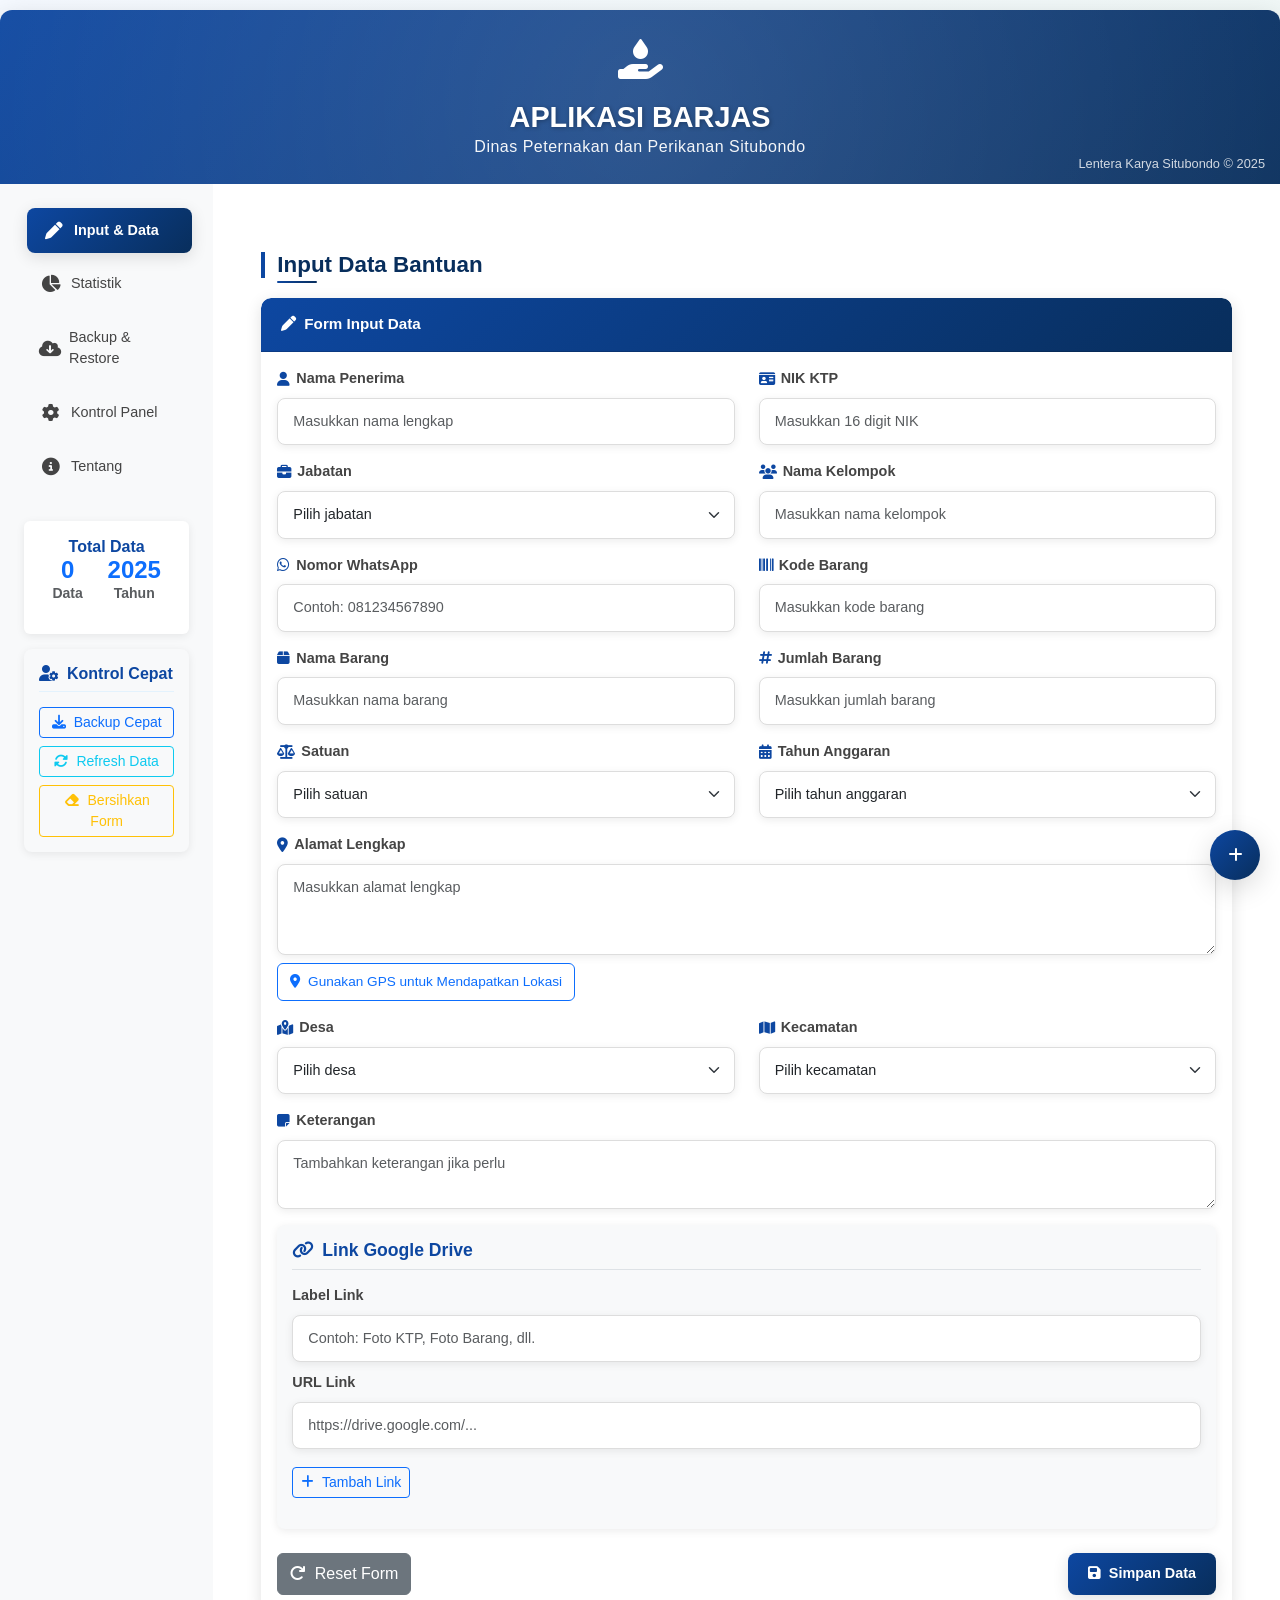
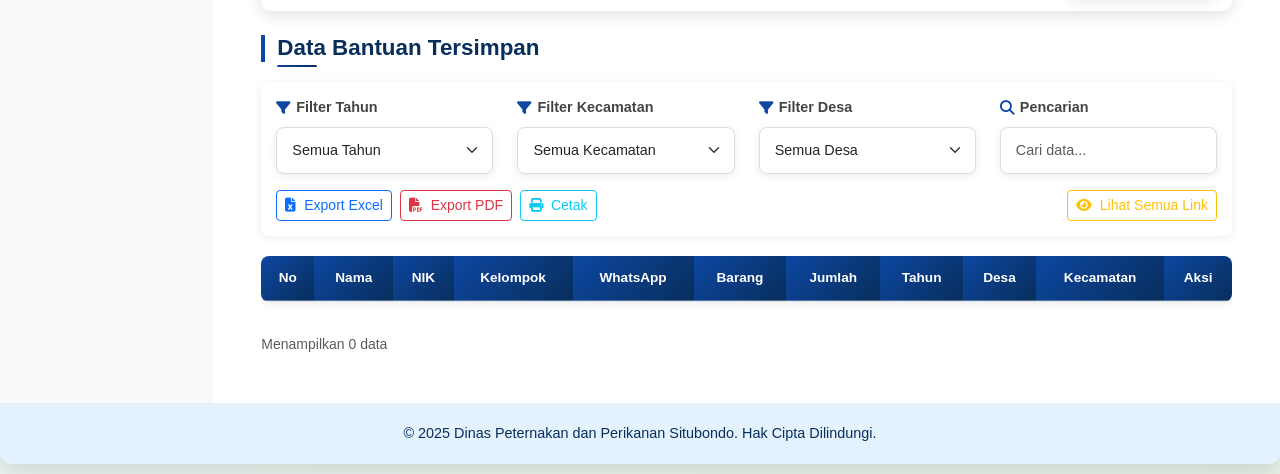
==== commit 7b79ba9e: "Update index.html" ====
--- a/index.html
+++ b/index.html
@@ -1067,115 +1067,7 @@
     </style>
 </head>
 <body>
-    <button class="mobile-menu-btn" id="mobileMenuBtn">
-        <i class="fas fa-bars"></i>
-    </button>
     
-    <div class="sidebar-overlay" id="sidebarOverlay"></div>
-
-    <div class="app-container">
-        <div class="app-header">
-            <div class="app-logo">
-                <i class="fas fa-hand-holding-water"></i>
-            </div>
-            <h1 class="app-title">APLIKASI BARJAS</h1>
-            <p class="app-subtitle">Dinas Peternakan dan Perikanan Situbondo</p>
-            <div class="watermark">Lentera Karya Situbondo © 2025</div>
-        </div>
-
-        <div class="container-fluid">
-            <div class="row">
-                <div class="col-md-3 col-lg-2 p-4 bg-light">
-                    <ul class="nav nav-pills flex-column" id="myTab" role="tablist">
-                        <li class="nav-item">
-                            <a class="nav-link active" id="input-tab" data-bs-toggle="tab" href="#input" role="tab">
-                                <i class="fas fa-pen feature-icon"></i>Input & Data
-                            </a>
-                        </li>
-                        <li class="nav-item">
-                            <a class="nav-link" id="stats-tab" data-bs-toggle="tab" href="#stats" role="tab">
-                                <i class="fas fa-chart-pie feature-icon"></i>Statistik
-                            </a>
-                        </li>
-                        <li class="nav-item">
-                            <a class="nav-link" id="backup-tab" data-bs-toggle="tab" href="#backup" role="tab">
-                                <i class="fas fa-cloud-download-alt feature-icon"></i>Backup & Restore
-                            </a>
-                        </li>
-                        <li class="nav-item">
-                            <a class="nav-link" id="control-tab" data-bs-toggle="tab" href="#control" role="tab">
-                                <i class="fas fa-cog feature-icon"></i>Kontrol Panel
-                            </a>
-                        </li>
-                        <li class="nav-item">
-                            <a class="nav-link" id="about-tab" data-bs-toggle="tab" href="#about" role="tab">
-                                <i class="fas fa-info-circle feature-icon"></i>Tentang
-                            </a>
-                        </li>
-                    </ul>
-                </div>
-                
-                <div class="col-md-9 col-lg-10 p-5">
-                    <div class="tab-content" id="myTabContent">
-                        <!-- Input & Data Tab -->
-                        <div class="tab-pane fade show active" id="input" role="tabpanel">
-                            <h3 class="section-title">Input Data Bantuan</h3>
-                            
-                            <div class="card mb-4">
-                                <div class="card-header">
-                                    <i class="fas fa-pen me-2"></i>Form Input Data
-                                </div>
-                                <div class="card-body">
-                                    <form id="inputForm">
-                                        <div class="row">
-                                            <div class="col-md-6">
-                                                <div class="mb-3">
-                                                    <label for="nama" class="form-label"><i class="fas fa-user"></i>Nama Penerima</label>
-                                                    <input type="text" class="form-control" id="nama" placeholder="Masukkan nama lengkap" required>
-                                                </div>
-                                            </div>
-                                            <div class="col-md-6">
-                                                <div class="mb-3">
-                                                    <label for="nik" class="form-label"><i class="fas fa-id-card"></i>NIK KTP</label>
-                                                    <input type="text" class="form-control" id="nik" placeholder="Masukkan 16 digit NIK" maxlength="16" required>
-                                                </div>
-                                            </div>
-                                        </div>
-                                        
-                                        <div class="row">
-                                            <div class="col-md-6">
-                                                <div class="mb-3">
-                                                    <label for="jabatan" class="form-label"><i class="fas fa-briefcase"></i>Jabatan</label>
-                                                    <select class="form-select" id="jabatan" required>
-                                                        <option value="" selected disabled>Pilih jabatan</option>
-                                                        <option value="Ketua Kelompok">Ketua Kelompok</option>
-                                                        <option value="Sekretaris">Sekretaris</option>
-                                                        <option value="Bendahara">Bendahara</option>
-                                                        <option value="Pengawas">Pengawas</option>
-                                                        <option value="Anggota">Anggota</option>
-                                                    </select>
-                                                </div>
-                                            </div>
-                                            <div class="col-md-6">
-                                                <div class="mb-3">
-                                                    <label for="kelompok" class="form-label"><i class="fas fa-users"></i>Nama Kelompok</label>
-                                                    <input type="text" class="form-control" id="kelompok" placeholder="Masukkan nama kelompok" required>
-                                                </div>
-                                            </div>
-                                        </div>
-                                        
-                                        <div class="d-flex justify-content-between mt-4">
-                                            <button type="button" class="btn btn-secondary" id="resetBtn">
-                                                <i class="fas fa-redo me-1"></i> Reset Form
-                                            </button>
-                                            <button type="submit" class="btn btn-primary" id="simpanBtn">
-                                                <i class="fas fa-save me-1"></i> Simpan Data
-                                            </button>
-                                        </div>
-                                    </form>
-                                </div>
-                            </div>
-                        </div>
     <!-- Particle Background -->
     <div id="particles-js"></div>
 
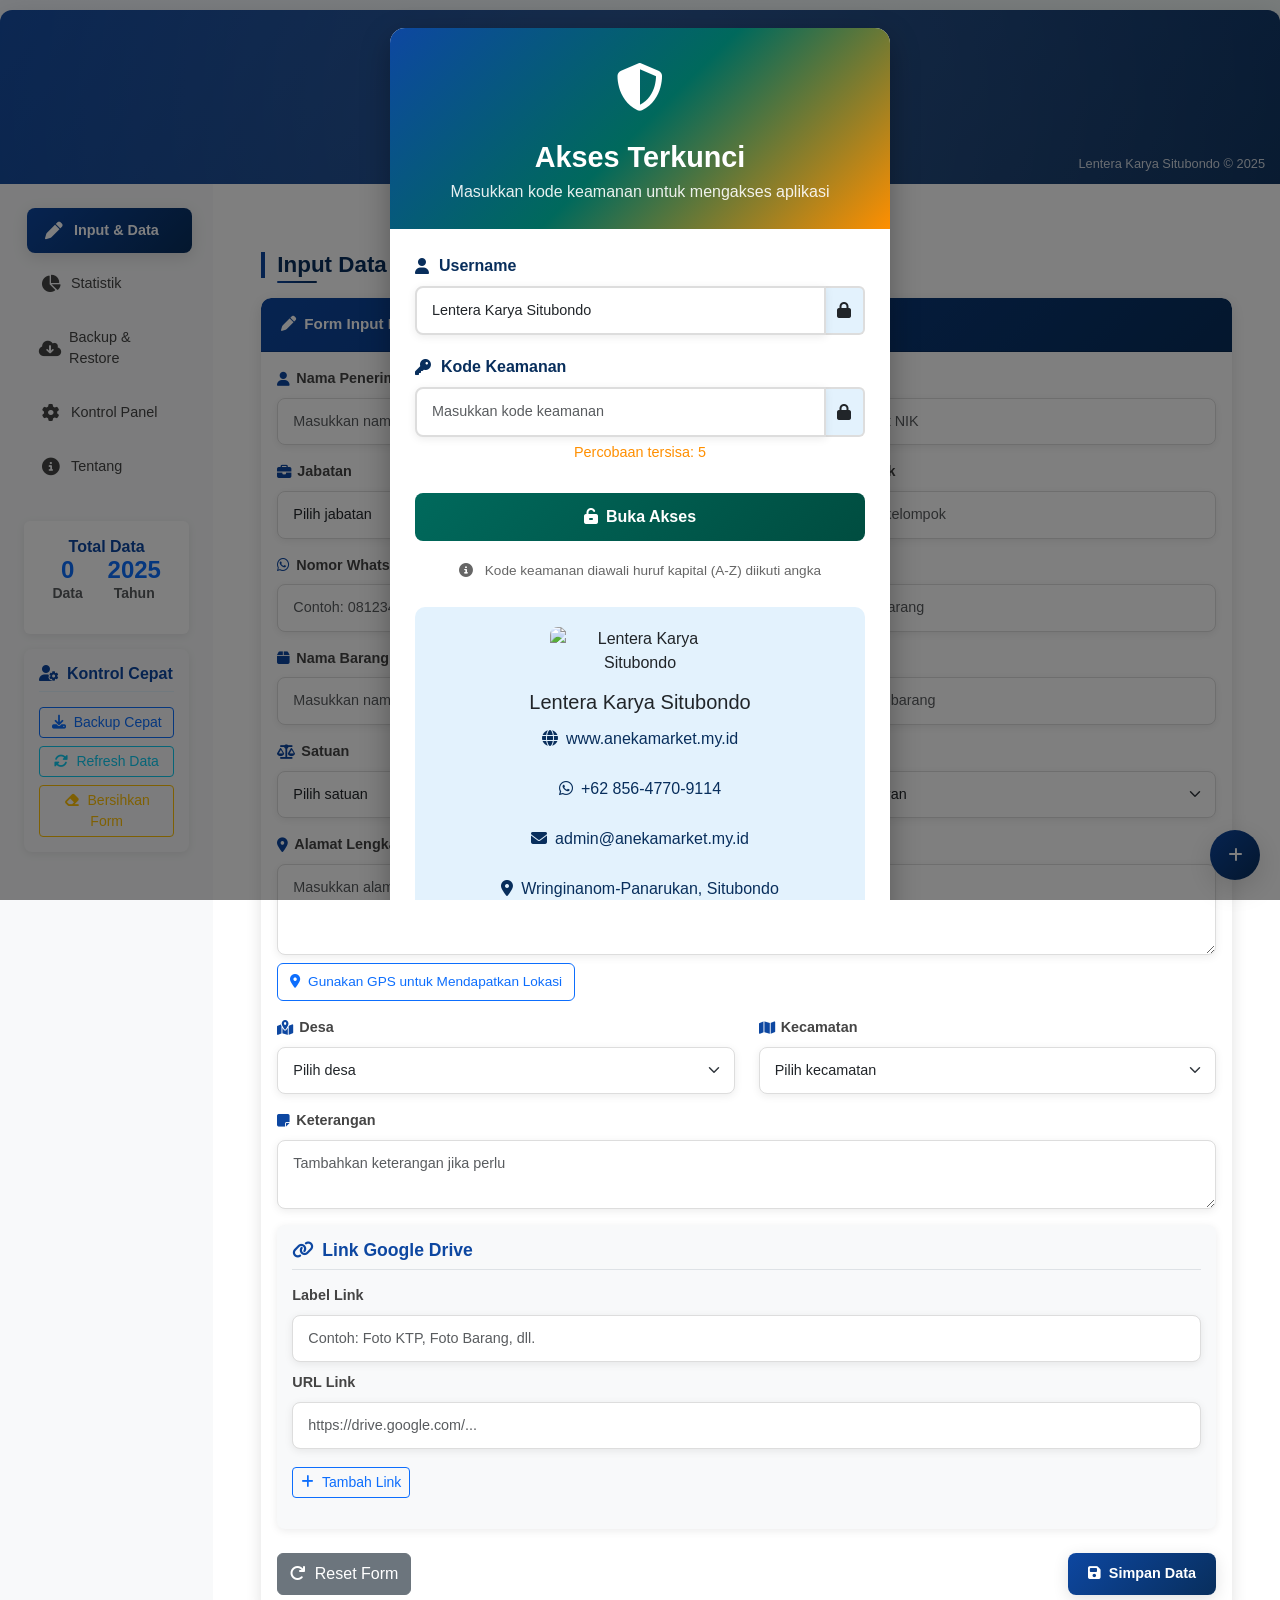
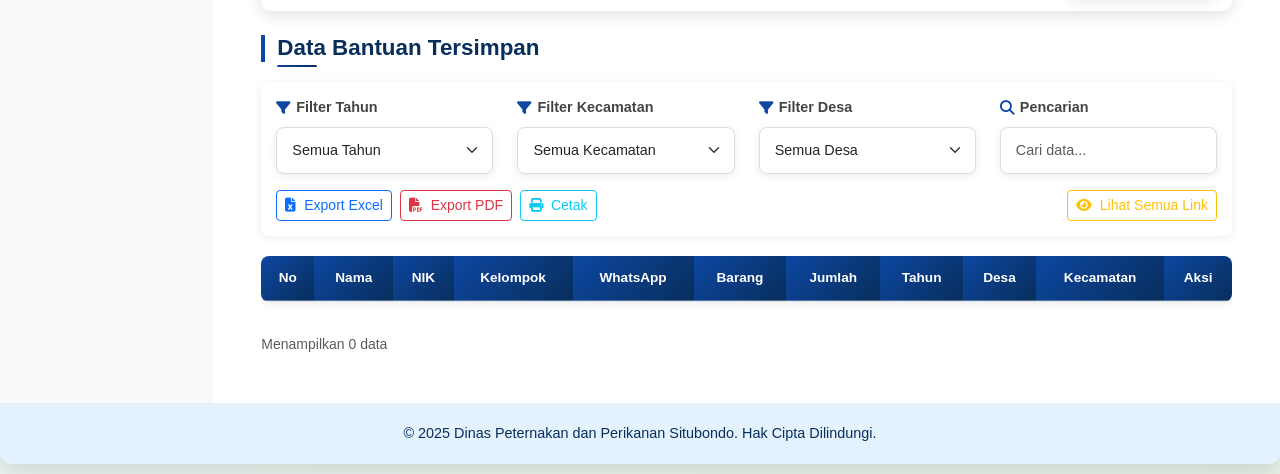
==== commit c97d31a1: "Update index.html" ====
--- a/index.html
+++ b/index.html
@@ -23,6 +23,7 @@
             --shadow-sm: 0 2px 8px rgba(0,0,0,0.08);
             --shadow-md: 0 4px 16px rgba(0,0,0,0.12);
             --shadow-lg: 0 8px 28px rgba(0,0,0,0.15);
+             --login-gradient: linear-gradient(135deg, #0d47a1, #00695c, #ff8f00);
         }
           }
         
@@ -1064,9 +1065,268 @@
             width: 1rem;
             height: 1rem;
         }
+
+        /* Login Modal Styles */
+.login-modal .modal-content {
+    border-radius: 15px;
+    overflow: hidden;
+    border: none;
+    box-shadow: 0 10px 30px rgba(0,0,0,0.3);
+}
+
+.login-header {
+    background: var(--login-gradient);
+    color: white;
+    text-align: center;
+    padding: 25px 20px;
+    position: relative;
+}
+
+.login-icon {
+    font-size: 3rem;
+    margin-bottom: 15px;
+    color: white;
+}
+
+.login-title {
+    font-size: 1.8rem;
+    font-weight: 700;
+    margin: 0;
+}
+
+.login-subtitle {
+    font-size: 1rem;
+    opacity: 0.9;
+    margin: 5px 0 0;
+}
+
+.login-body {
+    padding: 25px;
+}
+
+.login-form-group {
+    margin-bottom: 20px;
+}
+
+.login-form-label {
+    font-weight: 600;
+    color: var(--dark-blue);
+    margin-bottom: 8px;
+    display: flex;
+    align-items: center;
+}
+
+.login-form-label i {
+    margin-right: 10px;
+    color: var(--dark-blue);
+}
+
+.login-form-control {
+    border-radius: 8px;
+    padding: 12px 15px;
+    border: 2px solid #ddd;
+    transition: all 0.3s;
+}
+
+.login-form-control:focus {
+    border-color: var(--dark-blue);
+    box-shadow: 0 0 0 3px rgba(13, 71, 161, 0.2);
+}
+
+.login-input-group-text {
+    background: var(--light-blue);
+    border: 2px solid #ddd;
+    border-left: none;
+}
+
+.btn-login {
+    background: var(--gradient-secondary);
+    color: white;
+    border: none;
+    padding: 12px;
+    font-weight: 600;
+    border-radius: 8px;
+    width: 100%;
+    transition: all 0.3s;
+    margin-top: 10px;
+}
+
+.btn-login:hover {
+    transform: translateY(-2px);
+    box-shadow: 0 5px 15px rgba(0, 105, 92, 0.4);
+}
+
+.btn-login:disabled {
+    background: #ccc;
+    cursor: not-allowed;
+    transform: none;
+    box-shadow: none;
+}
+
+.login-security-notice {
+    text-align: center;
+    margin-top: 20px;
+    font-size: 0.85rem;
+    color: #666;
+}
+
+.login-attempts-count {
+    text-align: center;
+    font-size: 0.9rem;
+    color: #ff8f00;
+    font-weight: 500;
+    margin-top: 5px;
+}
+
+.login-blocked-message {
+    text-align: center;
+    background: rgba(220, 53, 69, 0.1);
+    border-radius: 8px;
+    padding: 15px;
+    margin-top: 20px;
+    color: #dc3545;
+    font-weight: 500;
+}
+
+.login-countdown {
+    font-size: 1.2rem;
+    font-weight: 700;
+    color: var(--dark-blue);
+}
+
+.login-developer-info {
+    background: var(--light-blue);
+    border-radius: 10px;
+    padding: 20px;
+    margin-top: 25px;
+    text-align: center;
+}
+
+.login-developer-logo {
+    max-width: 180px;
+    margin-bottom: 15px;
+    border-radius: 8px;
+}
+
+.login-developer-contact a {
+    color: var(--dark-blue);
+    text-decoration: none;
+    transition: all 0.3s;
+    display: inline-block;
+    margin: 5px 0;
+}
+
+.login-developer-contact a:hover {
+    color: var(--primary-color);
+    text-decoration: underline;
+    transform: translateY(-2px);
+}
+
+.login-copyright {
+    text-align: center;
+    margin-top: 20px;
+    color: #666;
+    font-size: 0.9rem;
+    opacity: 0.9;
+}
+
+/* Animations */
+@keyframes login-shake {
+    0%, 100% { transform: translateX(0); }
+    10%, 30%, 50%, 70%, 90% { transform: translateX(-10px); }
+    20%, 40%, 60%, 80% { transform: translateX(10px); }
+}
+
+.login-shake {
+    animation: login-shake 0.6s cubic-bezier(.36,.07,.19,.97) both;
+}
+
+/* Login particle background */
+#login-particles {
+    position: fixed;
+    top: 0;
+    left: 0;
+    width: 100%;
+    height: 100%;
+    z-index: 1040; /* Higher than modal backdrop */
+    display: none;
+}
     </style>
 </head>
 <body>
+    <!-- TAMBAHKAN KODE DIBAWAH INI SEBELUM </body> -->
+       <!-- Login Modal -->
+        <div class="modal fade login-modal" id="loginModal" tabindex="-1" aria-hidden="true" data-bs-backdrop="static" data-bs-keyboard="false">
+            <div class="modal-dialog modal-dialog-centered">
+                <div class="modal-content">
+                    <div class="login-header">
+                        <div class="login-icon">
+                            <i class="fas fa-shield-alt"></i>
+                        </div>
+                        <h1 class="login-title">Akses Terkunci</h1>
+                        <p class="login-subtitle">Masukkan kode keamanan untuk mengakses aplikasi</p>
+                    </div>
+                    
+                    <div class="login-body">
+                        <div class="login-form-group">
+                            <label for="loginUsername" class="login-form-label">
+                                <i class="fas fa-user"></i>Username
+                            </label>
+                            <div class="input-group">
+                                <input type="text" class="form-control login-form-control" id="loginUsername" value="Lentera Karya Situbondo" readonly>
+                                <span class="input-group-text login-input-group-text"><i class="fas fa-lock"></i></span>
+                            </div>
+                        </div>
+                        
+                        <div class="login-form-group">
+                            <label for="loginPassword" class="login-form-label">
+                                <i class="fas fa-key"></i>Kode Keamanan
+                            </label>
+                            <div class="input-group">
+                                <input type="password" class="form-control login-form-control" id="loginPassword" placeholder="Masukkan kode keamanan">
+                                <span class="input-group-text login-input-group-text"><i class="fas fa-lock"></i></span>
+                            </div>
+                            <div class="login-attempts-count" id="loginAttemptsCount">
+                                Percobaan tersisa: <span id="loginAttemptsLeft">5</span>
+                            </div>
+                        </div>
+                        
+                        <button type="button" class="btn btn-login" id="loginBtn">
+                            <i class="fas fa-unlock-alt me-2"></i>Buka Akses
+                        </button>
+                        
+                        <div class="login-blocked-message" id="loginBlockedMessage" style="display: none;">
+                            <i class="fas fa-ban me-2"></i>
+                            <span id="loginBlockedText">Akses dibekukan sementara. Silakan coba lagi dalam </span>
+                            <span class="login-countdown" id="loginCountdown">05:00</span>
+                        </div>
+                        
+                        <div class="login-security-notice">
+                            <i class="fas fa-info-circle me-2"></i>
+                            Kode keamanan diawali huruf kapital (A-Z) diikuti angka
+                        </div>
+                        
+                        <div class="login-developer-info">
+                            <img src="https://raw.githubusercontent.com/LKS-88/anekamarket/refs/heads/main/Logo-Anekamarketku.png" alt="Lentera Karya Situbondo" class="login-developer-logo">
+                            <h5>Lentera Karya Situbondo</h5>
+                            <div class="login-developer-contact">
+                                <p><a href="https://www.anekamarket.my.id" target="_blank"><i class="fas fa-globe me-2"></i>www.anekamarket.my.id</a></p>
+                                <p><a href="https://wa.me/6285647709114" target="_blank"><i class="fab fa-whatsapp me-2"></i>+62 856-4770-9114</a></p>
+                                <p><a href="mailto:admin@anekamarket.my.id" target="_blank"><i class="fas fa-envelope me-2"></i>admin@anekamarket.my.id</a></p>
+                                <p><a href="https://maps.google.com/?q=Wringinanom-Panarukan,Situbondo (68351) Jawa Timur" target="_blank"><i class="fas fa-map-marker-alt me-2"></i>Wringinanom-Panarukan, Situbondo</a></p>
+                            </div>
+                            <p class="mt-2 mb-0"><small>Dibuat sejak 1 April 2025</small></p>
+                        </div>
+                    </div>
+                    
+                    <div class="modal-footer login-copyright">
+                        &copy; 2025 Lentera Karya Situbondo. Hak Cipta Dilindungi.
+                    </div>
+                </div>
+            </div>
+        </div>
+    <!-- Login particle background -->
+    <div id="login-particles"></div>
     
     <!-- Particle Background -->
     <div id="particles-js"></div>
@@ -1738,12 +1998,12 @@
                                 </div>
                                 <div class="card-body">
                                     <div class="developer-info text-center">
-                                        <img src="https://via.placeholder.com/120x60/0d47a1/ffffff?text=Lentera+Karya" alt="Lentera Karya" class="developer-logo">
+                                        <img src="https://raw.githubusercontent.com/LKS-88/anekamarket/refs/heads/main/Logo-Anekamarketku.png" alt="Lentera Karya" class="developer-logo">
                                         <h5>Lentera Karya Situbondo</h5>
                                         <p>Pengembang Aplikasi dan Solusi Teknologi</p>
                                         <div class="developer-contact">
-                                            <p><i class="fas fa-envelope me-2"></i> <a href="mailto:lenterakarya.situbondo@gmail.com">lenterakarya.situbondo@gmail.com</a></p>
-                                            <p><i class="fab fa-whatsapp me-2"></i> <a href="https://wa.me/628123456789" target="_blank">+62 812-3456-789</a></p>
+                                            <p><i class="fas fa-envelope me-2"></i> <a href="mailto:lenterakarya.situbondo@gmail.com">admin@anekamarket.my.id</a></p>
+                                            <p><i class="fab fa-whatsapp me-2"></i> <a href="https://wa.me/6285647709114" target="_blank">+62 856-4770-9114</a></p>
                                             <p><i class="fas fa-map-marker-alt me-2"></i> Situbondo, Jawa Timur, Indonesia</p>
                                         </div>
                                     </div>
@@ -3587,6 +3847,270 @@
         triggerTabList.forEach(function(triggerEl) {
             new bootstrap.Tab(triggerEl)
         });
+
+        // TAMBAHKAN KODE DIBAWAH INI SEBELUM // Inisialisasi aplikasi saat dokumen siap
+
+        // Daftar password yang valid
+        const validPasswords = [
+            "S01634851", "V02468642", "X03579753", "I04445555", 
+            "Z05252525", "L06644228", "E07722277", "H08877665", 
+            "J09753123", "A01234567", "B02345678", "C03456789",
+            "D04567890", "F05678901", "G06789012", "K07890123",
+            "M08901234", "N09012345", "O00123456", "P01234567",
+            "Q02345678", "R03456789", "T04567890", "U05678901",
+            "W06789012", "Y07890123"
+        ];
+        
+        // Variabel untuk melacak percobaan login
+        let loginAttempts = 0;
+        const maxAttempts = 5;
+        let isBlocked = false;
+        let loginCountdownInterval;
+        
+        // Fungsi untuk menampilkan modal login
+        function showLoginModal() {
+            const loginModal = new bootstrap.Modal(document.getElementById('loginModal'));
+            loginModal.show();
+            
+            // Tampilkan particles background
+            document.getElementById('login-particles').style.display = 'block';
+            initLoginParticles();
+            
+            // Load login state
+            loadLoginState();
+        }
+        
+        // Inisialisasi particles.js untuk latar login
+        function initLoginParticles() {
+            particlesJS('login-particles', {
+                particles: {
+                    number: { value: 40, density: { enable: true, value_area: 800 } },
+                    color: { value: "#ffffff" },
+                    shape: { type: "circle" },
+                    opacity: { value: 0.5, random: true },
+                    size: { value: 3, random: true },
+                    line_linked: {
+                        enable: true,
+                        distance: 150,
+                        color: "#ffffff",
+                        opacity: 0.4,
+                        width: 1
+                    },
+                    move: {
+                        enable: true,
+                        speed: 2,
+                        direction: "none",
+                        random: true,
+                        straight: false,
+                        out_mode: "out",
+                        bounce: false
+                    }
+                },
+                interactivity: {
+                    detect_on: "canvas",
+                    events: {
+                        onhover: { enable: true, mode: "grab" },
+                        onclick: { enable: true, mode: "push" },
+                        resize: true
+                    },
+                    modes: {
+                        grab: { distance: 140, line_linked: { opacity: 1 } },
+                        push: { particles_nb: 4 }
+                    }
+                },
+                retina_detect: true
+            });
+        }
+        
+        // Setup event listeners untuk login
+        function setupLoginEventListeners() {
+            document.getElementById('loginBtn').addEventListener('click', login);
+            
+            // Enter key to submit
+            document.getElementById('loginPassword').addEventListener('keypress', function(e) {
+                if (e.key === 'Enter' && !isBlocked) {
+                    login();
+                }
+            });
+            
+            // Event ketika modal login ditutup
+            document.getElementById('loginModal').addEventListener('hidden.bs.modal', function() {
+                document.getElementById('login-particles').style.display = 'none';
+            });
+        }
+        
+        // Load login state from localStorage
+        function loadLoginState() {
+            const blockedUntil = localStorage.getItem('login_blocked_until');
+            const attempts = localStorage.getItem('login_attempts');
+            
+            if (blockedUntil) {
+                const currentTime = new Date().getTime();
+                const blockedTime = parseInt(blockedUntil);
+                
+                if (currentTime < blockedTime) {
+                    // Masih dalam status blocked
+                    isBlocked = true;
+                    startLoginCountdown(blockedTime - currentTime);
+                } else {
+                    // Waktu blocked sudah selesai
+                    localStorage.removeItem('login_blocked_until');
+                }
+            }
+            
+            if (attempts) {
+                loginAttempts = parseInt(attempts);
+                updateLoginAttemptsDisplay();
+            }
+        }
+        
+        // Fungsi untuk proses login
+        function login() {
+            if (isBlocked) return;
+            
+            const passwordInput = document.getElementById('loginPassword');
+            const password = passwordInput.value.trim();
+            
+            // Validasi format password
+            if (!isValidPasswordFormat(password)) {
+                showLoginError("Format kode keamanan tidak valid. Harus diawali huruf kapital (A-Z) diikuti angka.");
+                passwordInput.value = '';
+                return;
+            }
+            
+            // Cek apakah password valid
+            if (validPasswords.includes(password)) {
+                // Login berhasil
+                localStorage.removeItem('login_attempts');
+                const loginModal = bootstrap.Modal.getInstance(document.getElementById('loginModal'));
+                loginModal.hide();
+                document.getElementById('login-particles').style.display = 'none';
+                
+                // Tampilkan notifikasi sukses
+                showNotification('Akses Diberikan', 'Login berhasil. Selamat menggunakan aplikasi.', 'success');
+            } else {
+                // Login gagal
+                loginAttempts++;
+                localStorage.setItem('login_attempts', loginAttempts);
+                
+                if (loginAttempts >= maxAttempts) {
+                    blockLogin();
+                } else {
+                    showLoginError("Kode keamanan salah. Silakan coba lagi.");
+                    updateLoginAttemptsDisplay();
+                    // Animasi shake effect
+                    document.querySelector('.login-modal .modal-content').classList.add('login-shake');
+                    setTimeout(() => {
+                        document.querySelector('.login-modal .modal-content').classList.remove('login-shake');
+                    }, 600);
+                }
+                
+                passwordInput.value = '';
+                passwordInput.focus();
+            }
+        }
+        
+        // Validasi format password
+        function isValidPasswordFormat(password) {
+            const pattern = /^[A-Z][0-9]{8}$/;
+            return pattern.test(password);
+        }
+        
+        // Update tampilan sisa percobaan
+        function updateLoginAttemptsDisplay() {
+            const attemptsLeft = maxAttempts - loginAttempts;
+            document.getElementById('loginAttemptsLeft').textContent = attemptsLeft;
+        }
+        
+        // Blokir login sementara
+        function blockLogin() {
+            isBlocked = true;
+            const blockDuration = 5 * 60 * 1000; // 5 menit dalam milidetik
+            const unblockTime = new Date().getTime() + blockDuration;
+            
+            localStorage.setItem('login_blocked_until', unblockTime);
+            
+            document.getElementById('loginBtn').disabled = true;
+            document.getElementById('loginBlockedMessage').style.display = 'block';
+            document.getElementById('loginPassword').disabled = true;
+            
+            startLoginCountdown(blockDuration);
+        }
+        
+        // Hitung mundur waktu blokir
+        function startLoginCountdown(duration) {
+            clearInterval(loginCountdownInterval);
+            
+            const countdownElement = document.getElementById('loginCountdown');
+            let timeLeft = duration;
+            
+            updateLoginCountdownDisplay(timeLeft, countdownElement);
+            
+            loginCountdownInterval = setInterval(() => {
+                timeLeft -= 1000;
+                
+                if (timeLeft <= 0) {
+                    clearInterval(loginCountdownInterval);
+                    unblockLogin();
+                } else {
+                    updateLoginCountdownDisplay(timeLeft, countdownElement);
+                }
+            }, 1000);
+        }
+        
+        // Update tampilan countdown
+        function updateLoginCountdownDisplay(timeLeft, element) {
+            const minutes = Math.floor(timeLeft / 60000);
+            const seconds = Math.floor((timeLeft % 60000) / 1000);
+            element.textContent = `${minutes.toString().padStart(2, '0')}:${seconds.toString().padStart(2, '0')}`;
+        }
+        
+        // Buka blokir login
+        function unblockLogin() {
+            isBlocked = false;
+            loginAttempts = 0;
+            
+            localStorage.removeItem('login_blocked_until');
+            localStorage.removeItem('login_attempts');
+            
+            document.getElementById('loginBtn').disabled = false;
+            document.getElementById('loginBlockedMessage').style.display = 'none';
+            document.getElementById('loginPassword').disabled = false;
+            
+            updateLoginAttemptsDisplay();
+        }
+        
+        // Tampilkan pesan error di login modal
+        function showLoginError(message) {
+            // Buat element untuk pesan error
+            let errorAlert = document.getElementById('loginError');
+            
+            if (!errorAlert) {
+                errorAlert = document.createElement('div');
+                errorAlert.id = 'loginError';
+                errorAlert.className = 'alert alert-danger';
+                errorAlert.style.marginTop = '15px';
+                document.querySelector('.login-body').insertBefore(errorAlert, document.querySelector('.login-security-notice'));
+            }
+            
+            errorAlert.innerHTML = `<i class="fas fa-exclamation-circle me-2"></i> ${message}`;
+            errorAlert.style.display = 'block';
+            
+            // Sembunyikan setelah 5 detik
+            setTimeout(() => {
+                errorAlert.style.display = 'none';
+            }, 5000);
+        }
+        
+        // Panggil fungsi showLoginModal setelah semua script dimuat
+        // TAMBAHKAN BARIS INI DI AKHIR SETELAH SEMUA FUNGSI LOGIN
+        document.addEventListener('DOMContentLoaded', function() {
+            // Tunggu sebentar untuk memastikan semua element sudah dimuat
+            setTimeout(() => {
+                showLoginModal();
+                setupLoginEventListeners();
+            }, 1000);
+        });
     </script>
 </body>
 </html>
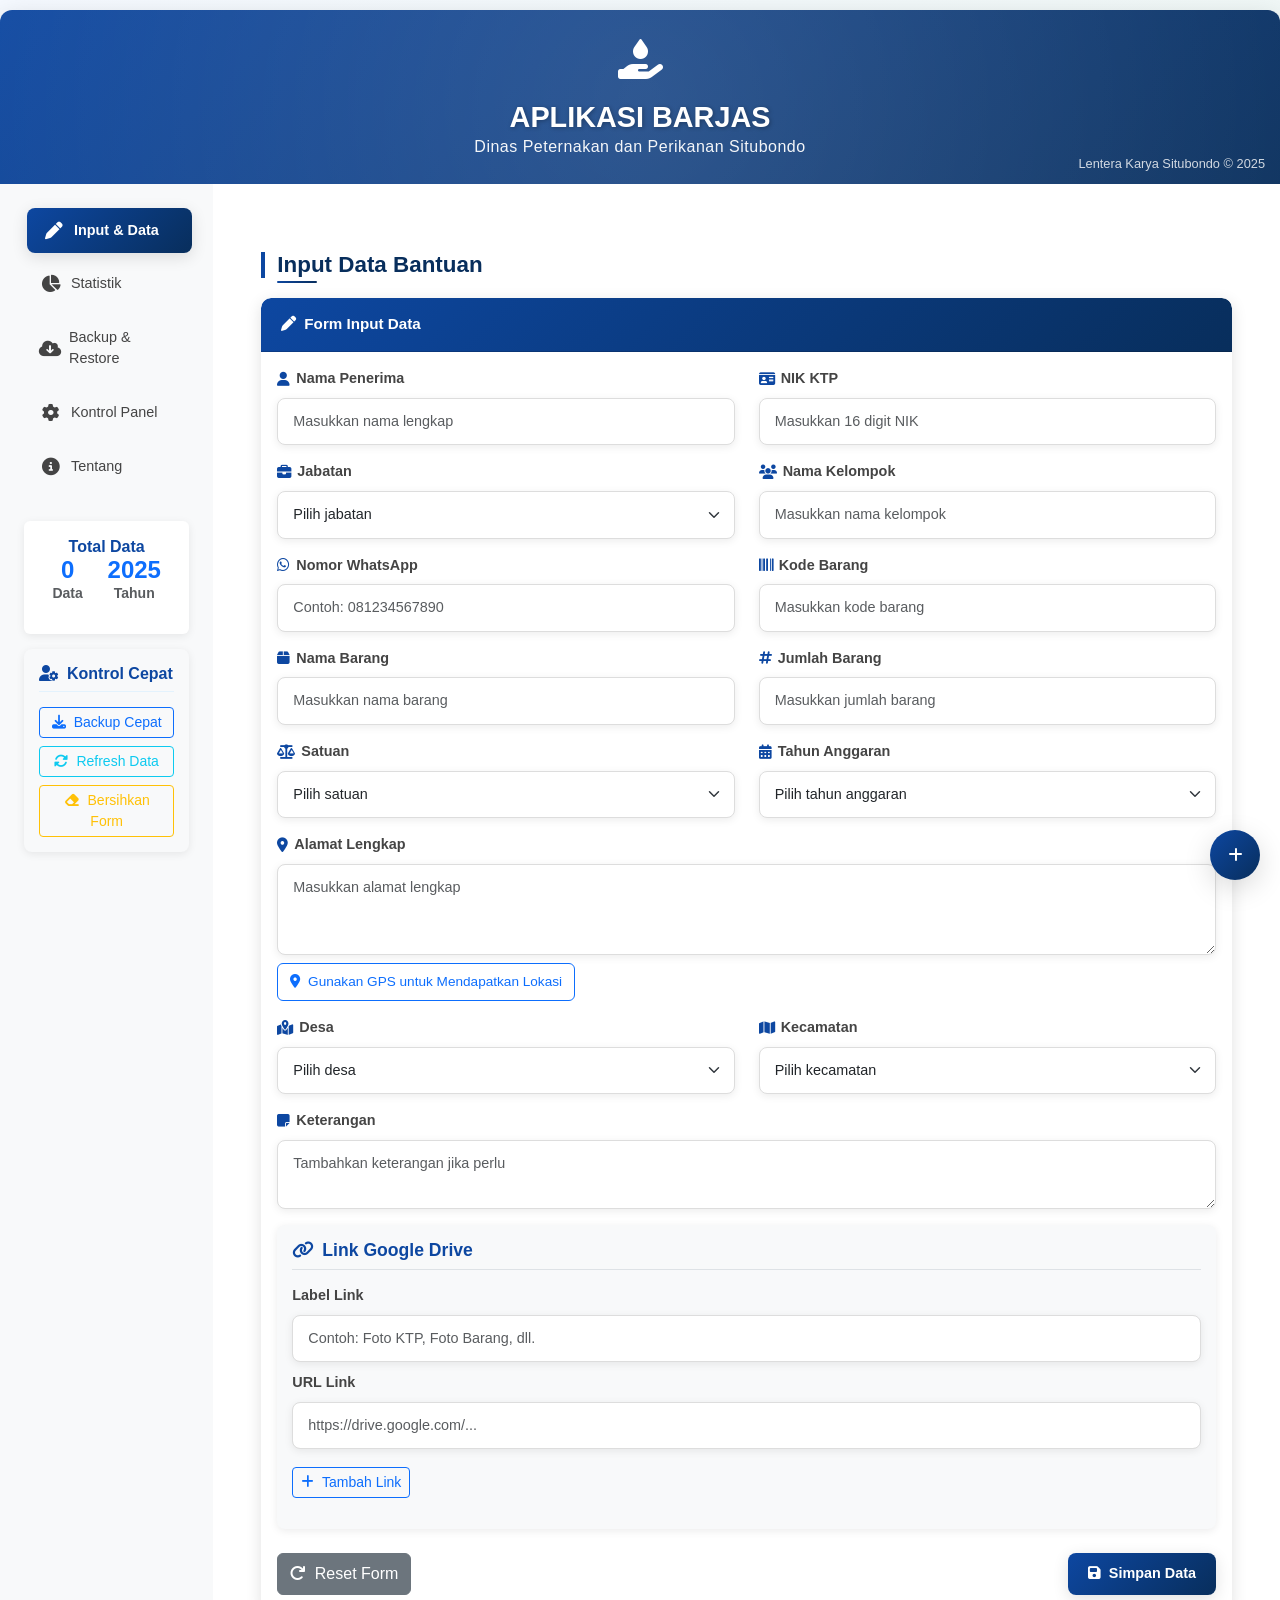
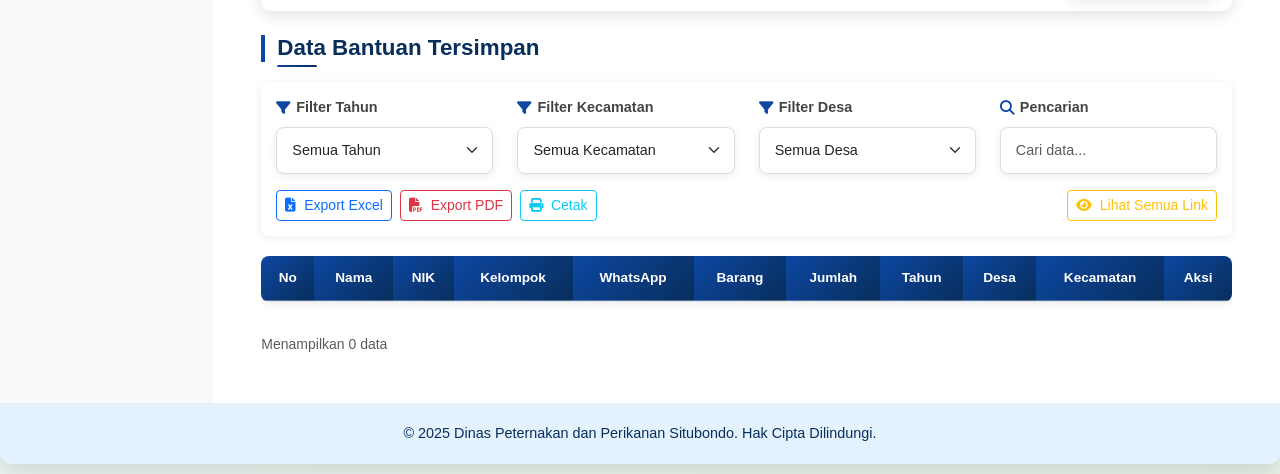
==== commit 234cc4b8: "Update index.html" ====
--- a/index.html
+++ b/index.html
@@ -23,7 +23,6 @@
             --shadow-sm: 0 2px 8px rgba(0,0,0,0.08);
             --shadow-md: 0 4px 16px rgba(0,0,0,0.12);
             --shadow-lg: 0 8px 28px rgba(0,0,0,0.15);
-             --login-gradient: linear-gradient(135deg, #0d47a1, #00695c, #ff8f00);
         }
           }
         
@@ -1065,268 +1064,9 @@
             width: 1rem;
             height: 1rem;
         }
-
-        /* Login Modal Styles */
-.login-modal .modal-content {
-    border-radius: 15px;
-    overflow: hidden;
-    border: none;
-    box-shadow: 0 10px 30px rgba(0,0,0,0.3);
-}
-
-.login-header {
-    background: var(--login-gradient);
-    color: white;
-    text-align: center;
-    padding: 25px 20px;
-    position: relative;
-}
-
-.login-icon {
-    font-size: 3rem;
-    margin-bottom: 15px;
-    color: white;
-}
-
-.login-title {
-    font-size: 1.8rem;
-    font-weight: 700;
-    margin: 0;
-}
-
-.login-subtitle {
-    font-size: 1rem;
-    opacity: 0.9;
-    margin: 5px 0 0;
-}
-
-.login-body {
-    padding: 25px;
-}
-
-.login-form-group {
-    margin-bottom: 20px;
-}
-
-.login-form-label {
-    font-weight: 600;
-    color: var(--dark-blue);
-    margin-bottom: 8px;
-    display: flex;
-    align-items: center;
-}
-
-.login-form-label i {
-    margin-right: 10px;
-    color: var(--dark-blue);
-}
-
-.login-form-control {
-    border-radius: 8px;
-    padding: 12px 15px;
-    border: 2px solid #ddd;
-    transition: all 0.3s;
-}
-
-.login-form-control:focus {
-    border-color: var(--dark-blue);
-    box-shadow: 0 0 0 3px rgba(13, 71, 161, 0.2);
-}
-
-.login-input-group-text {
-    background: var(--light-blue);
-    border: 2px solid #ddd;
-    border-left: none;
-}
-
-.btn-login {
-    background: var(--gradient-secondary);
-    color: white;
-    border: none;
-    padding: 12px;
-    font-weight: 600;
-    border-radius: 8px;
-    width: 100%;
-    transition: all 0.3s;
-    margin-top: 10px;
-}
-
-.btn-login:hover {
-    transform: translateY(-2px);
-    box-shadow: 0 5px 15px rgba(0, 105, 92, 0.4);
-}
-
-.btn-login:disabled {
-    background: #ccc;
-    cursor: not-allowed;
-    transform: none;
-    box-shadow: none;
-}
-
-.login-security-notice {
-    text-align: center;
-    margin-top: 20px;
-    font-size: 0.85rem;
-    color: #666;
-}
-
-.login-attempts-count {
-    text-align: center;
-    font-size: 0.9rem;
-    color: #ff8f00;
-    font-weight: 500;
-    margin-top: 5px;
-}
-
-.login-blocked-message {
-    text-align: center;
-    background: rgba(220, 53, 69, 0.1);
-    border-radius: 8px;
-    padding: 15px;
-    margin-top: 20px;
-    color: #dc3545;
-    font-weight: 500;
-}
-
-.login-countdown {
-    font-size: 1.2rem;
-    font-weight: 700;
-    color: var(--dark-blue);
-}
-
-.login-developer-info {
-    background: var(--light-blue);
-    border-radius: 10px;
-    padding: 20px;
-    margin-top: 25px;
-    text-align: center;
-}
-
-.login-developer-logo {
-    max-width: 180px;
-    margin-bottom: 15px;
-    border-radius: 8px;
-}
-
-.login-developer-contact a {
-    color: var(--dark-blue);
-    text-decoration: none;
-    transition: all 0.3s;
-    display: inline-block;
-    margin: 5px 0;
-}
-
-.login-developer-contact a:hover {
-    color: var(--primary-color);
-    text-decoration: underline;
-    transform: translateY(-2px);
-}
-
-.login-copyright {
-    text-align: center;
-    margin-top: 20px;
-    color: #666;
-    font-size: 0.9rem;
-    opacity: 0.9;
-}
-
-/* Animations */
-@keyframes login-shake {
-    0%, 100% { transform: translateX(0); }
-    10%, 30%, 50%, 70%, 90% { transform: translateX(-10px); }
-    20%, 40%, 60%, 80% { transform: translateX(10px); }
-}
-
-.login-shake {
-    animation: login-shake 0.6s cubic-bezier(.36,.07,.19,.97) both;
-}
-
-/* Login particle background */
-#login-particles {
-    position: fixed;
-    top: 0;
-    left: 0;
-    width: 100%;
-    height: 100%;
-    z-index: 1040; /* Higher than modal backdrop */
-    display: none;
-}
     </style>
 </head>
 <body>
-    <!-- TAMBAHKAN KODE DIBAWAH INI SEBELUM </body> -->
-       <!-- Login Modal -->
-        <div class="modal fade login-modal" id="loginModal" tabindex="-1" aria-hidden="true" data-bs-backdrop="static" data-bs-keyboard="false">
-            <div class="modal-dialog modal-dialog-centered">
-                <div class="modal-content">
-                    <div class="login-header">
-                        <div class="login-icon">
-                            <i class="fas fa-shield-alt"></i>
-                        </div>
-                        <h1 class="login-title">Akses Terkunci</h1>
-                        <p class="login-subtitle">Masukkan kode keamanan untuk mengakses aplikasi</p>
-                    </div>
-                    
-                    <div class="login-body">
-                        <div class="login-form-group">
-                            <label for="loginUsername" class="login-form-label">
-                                <i class="fas fa-user"></i>Username
-                            </label>
-                            <div class="input-group">
-                                <input type="text" class="form-control login-form-control" id="loginUsername" value="Lentera Karya Situbondo" readonly>
-                                <span class="input-group-text login-input-group-text"><i class="fas fa-lock"></i></span>
-                            </div>
-                        </div>
-                        
-                        <div class="login-form-group">
-                            <label for="loginPassword" class="login-form-label">
-                                <i class="fas fa-key"></i>Kode Keamanan
-                            </label>
-                            <div class="input-group">
-                                <input type="password" class="form-control login-form-control" id="loginPassword" placeholder="Masukkan kode keamanan">
-                                <span class="input-group-text login-input-group-text"><i class="fas fa-lock"></i></span>
-                            </div>
-                            <div class="login-attempts-count" id="loginAttemptsCount">
-                                Percobaan tersisa: <span id="loginAttemptsLeft">5</span>
-                            </div>
-                        </div>
-                        
-                        <button type="button" class="btn btn-login" id="loginBtn">
-                            <i class="fas fa-unlock-alt me-2"></i>Buka Akses
-                        </button>
-                        
-                        <div class="login-blocked-message" id="loginBlockedMessage" style="display: none;">
-                            <i class="fas fa-ban me-2"></i>
-                            <span id="loginBlockedText">Akses dibekukan sementara. Silakan coba lagi dalam </span>
-                            <span class="login-countdown" id="loginCountdown">05:00</span>
-                        </div>
-                        
-                        <div class="login-security-notice">
-                            <i class="fas fa-info-circle me-2"></i>
-                            Kode keamanan diawali huruf kapital (A-Z) diikuti angka
-                        </div>
-                        
-                        <div class="login-developer-info">
-                            <img src="https://raw.githubusercontent.com/LKS-88/anekamarket/refs/heads/main/Logo-Anekamarketku.png" alt="Lentera Karya Situbondo" class="login-developer-logo">
-                            <h5>Lentera Karya Situbondo</h5>
-                            <div class="login-developer-contact">
-                                <p><a href="https://www.anekamarket.my.id" target="_blank"><i class="fas fa-globe me-2"></i>www.anekamarket.my.id</a></p>
-                                <p><a href="https://wa.me/6285647709114" target="_blank"><i class="fab fa-whatsapp me-2"></i>+62 856-4770-9114</a></p>
-                                <p><a href="mailto:admin@anekamarket.my.id" target="_blank"><i class="fas fa-envelope me-2"></i>admin@anekamarket.my.id</a></p>
-                                <p><a href="https://maps.google.com/?q=Wringinanom-Panarukan,Situbondo (68351) Jawa Timur" target="_blank"><i class="fas fa-map-marker-alt me-2"></i>Wringinanom-Panarukan, Situbondo</a></p>
-                            </div>
-                            <p class="mt-2 mb-0"><small>Dibuat sejak 1 April 2025</small></p>
-                        </div>
-                    </div>
-                    
-                    <div class="modal-footer login-copyright">
-                        &copy; 2025 Lentera Karya Situbondo. Hak Cipta Dilindungi.
-                    </div>
-                </div>
-            </div>
-        </div>
-    <!-- Login particle background -->
-    <div id="login-particles"></div>
     
     <!-- Particle Background -->
     <div id="particles-js"></div>
@@ -1998,12 +1738,12 @@
                                 </div>
                                 <div class="card-body">
                                     <div class="developer-info text-center">
-                                        <img src="https://raw.githubusercontent.com/LKS-88/anekamarket/refs/heads/main/Logo-Anekamarketku.png" alt="Lentera Karya" class="developer-logo">
+                                        <img src="https://via.placeholder.com/120x60/0d47a1/ffffff?text=Lentera+Karya" alt="Lentera Karya" class="developer-logo">
                                         <h5>Lentera Karya Situbondo</h5>
                                         <p>Pengembang Aplikasi dan Solusi Teknologi</p>
                                         <div class="developer-contact">
-                                            <p><i class="fas fa-envelope me-2"></i> <a href="mailto:lenterakarya.situbondo@gmail.com">admin@anekamarket.my.id</a></p>
-                                            <p><i class="fab fa-whatsapp me-2"></i> <a href="https://wa.me/6285647709114" target="_blank">+62 856-4770-9114</a></p>
+                                            <p><i class="fas fa-envelope me-2"></i> <a href="mailto:lenterakarya.situbondo@gmail.com">lenterakarya.situbondo@gmail.com</a></p>
+                                            <p><i class="fab fa-whatsapp me-2"></i> <a href="https://wa.me/628123456789" target="_blank">+62 812-3456-789</a></p>
                                             <p><i class="fas fa-map-marker-alt me-2"></i> Situbondo, Jawa Timur, Indonesia</p>
                                         </div>
                                     </div>
@@ -2126,17 +1866,34 @@
     <script src="https://cdn.jsdelivr.net/npm/bootstrap@5.3.0/dist/js/bootstrap.bundle.min.js"></script>
     <script src="https://cdnjs.cloudflare.com/ajax/libs/bootstrap-datepicker/1.9.0/js/bootstrap-datepicker.min.js"></script>
     <script src="https://cdnjs.cloudflare.com/ajax/libs/Chart.js/3.9.1/chart.min.js"></script>
-    <script src="https://cdn.jsdelivr.net/npm/particles.js@2.0.0/particles.min.js"></script>
-    <script src="https://maps.googleapis.com/maps/api/js?key=AIzaSyDcQS_0C5bZ8VcYVfDcL3pNQ4l4V6wX5jE&libraries=places&callback=initMap" async defer></script>
+    <script src="https://cdn.jsdelivr.net/npm/particles.js@2.0.0/particles.min.js"></script> 
+    <script src="https://maps.googleapis.com/maps/api/js?key=AIzaSyDcQS_0C5bZ8VcYVfDcL3pNQ4l4V6wX5jE&libraries=places" async defer></script>
     
     <script>
-        // Deklarasi variabel global
+         // Deklarasi variabel global
         let dataBarjas = [];
         let currentPage = 1;
         const itemsPerPage = 10;
         let securityCode = null;
         let map;
         let autocomplete;
+        
+        // Daftar password yang valid
+        const validPasswords = [
+            "S01634851", "V02468642", "X03579753", "I04445555", 
+            "Z05252525", "L06644228", "E07722277", "H08877665", 
+            "J09753123", "A01234567", "B02345678", "C03456789",
+            "D04567890", "F05678901", "G06789012", "K07890123",
+            "M08901234", "N09012345", "O00123456", "P01234567",
+            "Q02345678", "R03456789", "T04567890", "U05678901",
+            "W06789012", "Y07890123"
+        ];
+        
+        // Variabel untuk melacak percobaan login
+        let loginAttempts = 0;
+        const maxAttempts = 5;
+        let isBlocked = false;
+        let loginCountdownInterval;
         
         // Fungsi untuk inisialisasi aplikasi
         function initApp() {
@@ -2147,6 +1904,7 @@
             updateStats();
             renderTable();
             initParticles();
+            initMap(); // Panggil initMap secara langsung
             
             // Tampilkan welcome modal jika pertama kali
             if (!localStorage.getItem('barjas_welcomed')) {
@@ -2157,213 +1915,25 @@
                 }, 2000);
             }
             
-            // Tampilkan splash screen selama 8 detik
+            // Tampilkan modal login
             setTimeout(() => {
-                document.getElementById('welcomeSplash').style.opacity = '0';
-                setTimeout(() => {
-                    document.getElementById('welcomeSplash').style.display = 'none';
-                }, 500);
-            }, 8000);
-            
-            // Hitung mundur splash screen
-            let countdown = 8;
-            const countdownElement = document.getElementById('splashCountdown');
-            const countdownInterval = setInterval(() => {
-                countdown--;
-                countdownElement.textContent = countdown;
-                if (countdown <= 0) {
-                    clearInterval(countdownInterval);
-                }
+                showLoginModal();
+                setupLoginEventListeners();
             }, 1000);
-        }
-        
-        // Fungsi untuk memuat data dari localStorage
-        function loadData() {
-            const savedData = localStorage.getItem('barjas_data');
-            if (savedData) {
-                dataBarjas = JSON.parse(savedData);
-                document.getElementById('total-data').textContent = dataBarjas.length;
-                document.getElementById('infoTotalData').textContent = dataBarjas.length + ' data';
-                
-                // Hitung ukuran penyimpanan
-                const storageSize = new Blob([savedData]).size;
-                document.getElementById('infoStorageSize').textContent = (storageSize / 1024).toFixed(2) + ' KB';
-            }
-            
-            // Load security code
-            const savedCode = localStorage.getItem('barjas_security_code');
-            if (savedCode) {
-                securityCode = savedCode;
-            }
-            
-            // Load last update time
-            const lastUpdate = localStorage.getItem('barjas_last_update');
-            if (lastUpdate) {
-                document.getElementById('infoLastUpdate').textContent = new Date(parseInt(lastUpdate)).toLocaleString();
-            }
-        }
-        
-        // Fungsi untuk menyimpan data ke localStorage
-        function saveData() {
-            localStorage.setItem('barjas_data', JSON.stringify(dataBarjas));
-            localStorage.setItem('barjas_last_update', Date.now().toString());
-            document.getElementById('infoLastUpdate').textContent = new Date().toLocaleString();
-            
-            // Hitung ukuran penyimpanan
-            const savedData = localStorage.getItem('barjas_data');
-            const storageSize = new Blob([savedData]).size;
-            document.getElementById('infoStorageSize').textContent = (storageSize / 1024).toFixed(2) + ' KB';
-        }
-        
-        // Fungsi untuk mengatur event listeners
-        function setupEventListeners() {
-            // Form submission
-            document.getElementById('inputForm').addEventListener('submit', function(e) {
-                e.preventDefault();
-                simpanData();
-            });
-            
-            // Reset form
-            document.getElementById('resetBtn').addEventListener('click', function() {
-                resetForm();
-            });
-            
-            // Filter events
-            document.getElementById('filterTahun').addEventListener('change', function() {
-                currentPage = 1;
-                renderTable();
-            });
-            
-            document.getElementById('filterKecamatan').addEventListener('change', function() {
-                currentPage = 1;
-                renderTable();
-            });
-            
-            document.getElementById('filterDesa').addEventListener('change', function() {
-                currentPage = 1;
-                renderTable();
-            });
-            
-            document.getElementById('searchInput').addEventListener('input', function() {
-                currentPage = 1;
-                renderTable();
-            });
-            
-            // Export buttons
-            document.getElementById('exportExcelBtn').addEventListener('click', function() {
-                exportToExcel();
-            });
-            
-            document.getElementById('exportPdfBtn').addEventListener('click', function() {
-                exportToPDF();
-            });
-            
-            document.getElementById('printBtn').addEventListener('click', function() {
-                printTable();
-            });
-            
-            // Backup buttons
-            document.getElementById('backupExcelBtn').addEventListener('click', function() {
-                backupToExcel();
-            });
-            
-            document.getElementById('backupJsonBtn').addEventListener('click', function() {
-                backupToJSON();
-            });
-            
-            document.getElementById('restoreBtn').addEventListener('click', function() {
-                restoreData();
-            });
-            
-            // Control panel buttons
-            document.getElementById('deleteAllBtn').addEventListener('click', function() {
-                showPasswordModal('deleteAll');
-            });
-            
-            document.getElementById('resetSettingsBtn').addEventListener('click', function() {
-                showPasswordModal('resetSettings');
-            });
-            
-            document.getElementById('setSecurityBtn').addEventListener('click', function() {
-                setSecurityCode();
-            });
-            
-            // Confirm password button
-            document.getElementById('confirmPasswordBtn').addEventListener('click', function() {
-                confirmPassword();
-            });
-            
-            // Quick actions
-            document.getElementById('quickBackupBtn').addEventListener('click', function() {
-                backupToExcel();
-            });
-            
-            document.getElementById('refreshDataBtn').addEventListener('click', function() {
-                loadData();
-                renderTable();
-                updateStats();
-                showNotification('Data diperbarui', 'Semua data telah diperbarui.', 'success');
-            });
-            
-            document.getElementById('clearFormBtn').addEventListener('click', function() {
-                resetForm();
-                showNotification('Form dibersihkan', 'Form input telah dikosongkan.', 'info');
-            });
-            
-            // View links button
-            document.getElementById('viewLinksBtn').addEventListener('click', function() {
-                viewAllLinks();
-            });
-            
-            // Add link button
-            document.getElementById('addLinkBtn').addEventListener('click', function() {
-                addLink();
-            });
-            
-            // Mobile menu button
-            document.getElementById('mobileMenuBtn').addEventListener('click', function() {
-                document.querySelector('.col-md-3.col-lg-2').classList.add('mobile-show');
-                document.getElementById('sidebarOverlay').classList.add('mobile-show');
-            });
-            
-            // Sidebar overlay
-            document.getElementById('sidebarOverlay').addEventListener('click', function() {
-                document.querySelector('.col-md-3.col-lg-2').classList.remove('mobile-show');
-                this.classList.remove('mobile-show');
-            });
-            
-            // FAB button
-            document.getElementById('fabBtn').addEventListener('click', function() {
-                document.getElementById('inputForm').scrollIntoView({ behavior: 'smooth' });
-            });
-            
-            // Close splash button
-            document.getElementById('closeSplash').addEventListener('click', function() {
-                document.getElementById('welcomeSplash').style.opacity = '0';
-                setTimeout(() => {
-                    document.getElementById('welcomeSplash').style.display = 'none';
-                }, 500);
-            });
-            
-            // Close welcome modal button
-            document.getElementById('closeWelcomeBtn').addEventListener('click', function() {
-                $('#welcomeModal').modal('hide');
-            });
-            
-            // GPS Button
-            document.getElementById('gpsButton').addEventListener('click', function() {
-                getLocation();
-            });
         }
         
         // Fungsi untuk mengisi dropdown dengan opsi
         function populateDropdowns() {
-            // Isi dropdown tahun anggaran (2020-2090)
+            // Isi dropdown tahun anggaran (2020-2030)
             const tahunAnggaranSelect = document.getElementById('tahunAnggaran');
             const filterTahunSelect = document.getElementById('filterTahun');
             const currentYear = new Date().getFullYear();
             
-            for (let year = 2020; year <= 2090; year++) {
+            // Kosongkan dropdown terlebih dahulu
+            tahunAnggaranSelect.innerHTML = '<option value="" selected disabled>Pilih tahun anggaran</option>';
+            filterTahunSelect.innerHTML = '<option value="">Semua Tahun</option>';
+            
+            for (let year = 2020; year <= 2030; year++) {
                 const option = document.createElement('option');
                 option.value = year;
                 option.textContent = year;
@@ -2379,29 +1949,245 @@
             }
             
             // Isi dropdown desa untuk Kota Situbondo
-            const desaSelect = document.getElementById('desa');
-            const filterDesaSelect = document.getElementById('filterDesa');
-            
-            const desaList = [
-                "Arjasa", "Awar-awar", "Badean", "Banyuputih", "Banyuputih Kidul", "Batuinan", "Besuki", "Blimbing", "Bungatan", 
-                "Curahtatal", "Jangkar", "Jatibanteng", "Kapongan", "Kendit", "Klatakan", "Kotakan", "Kumberejo", "Kumbo", 
-                "Landangan", "Mangaran", "Mlandingan", "Mojosari", "Panarukan", "Panji", "Patokan", "Peleyan", "Sumberanyar", 
-                "Sumberejo", "Sumberkencono", "Sumberkolak", "Sumbermalang", "Sumberwaru", "Talkandang", "Wringinanom"
-            ];
-            
-            desaList.sort().forEach(desa => {
-                const option = document.createElement('option');
-                option.value = desa;
-                option.textContent = desa;
+const desaSelect = document.getElementById('desa');
+const filterDesaSelect = document.getElementById('filterDesa');
+
+// Pastikan elemen ada sebelum memanipulasi
+if (desaSelect && filterDesaSelect) {
+    // Kosongkan dropdown terlebih dahulu (kecuali opsi default)
+    while (desaSelect.options.length > 1) desaSelect.remove(1);
+    while (filterDesaSelect.options.length > 1) filterDesaSelect.remove(1);
+    
+    const desaList = [
+        "Arjasa", "Awar-awar", "Badean", "Banyuputih", "Banyuputih Kidul", "Batuinan", "Besuki", "Blimbing", "Bungatan", 
+        "Curahtatal", "Jangkar", "Jatibanteng", "Kapongan", "Kendit", "Klatakan", "Kotakan", "Kumberejo", "Kumbo", 
+        "Landangan", "Mangaran", "Mlandingan", "Mojosari", "Panarukan", "Panji", "Patokan", "Peleyan", "Sumberanyar", 
+        "Sumberejo", "Sumberkencono", "Sumberkolak", "Sumbermalang", "Sumberwaru", "Talkandang", "Wringinanom"
+    ];
+    
+    desaList.sort().forEach(desa => {
+        const option = document.createElement('option');
+        option.value = desa;
+        option.textContent = desa;
+        
+        const filterOption = document.createElement('option');
+        filterOption.value = desa;
+        filterOption.textContent = desa;
+        
+        desaSelect.appendChild(option);
+        filterDesaSelect.appendChild(filterOption);
+    });
+}
+            
+           // Set tahun saat ini di info panel
+const currentYearElement = document.getElementById('current-year');
+if (currentYearElement) {
+    currentYearElement.textContent = currentYear;
+}
+        
+        // Fungsi untuk inisialisasi Google Maps Autocomplete
+        function initMap() {
+            console.log("Initializing Google Maps...");
+            
+            // Pastikan Google Maps API sudah dimuat
+            if (typeof google === 'undefined' || typeof google.maps === 'undefined') {
+                console.error("Google Maps API belum dimuat");
+                setTimeout(initMap, 1000); // Coba lagi setelah 1 detik
+                return;
+            }
+            
+            // Buat autocomplete untuk input alamat
+            const alamatInput = document.getElementById('alamatLengkap');
+            if (!alamatInput) {
+                console.error("Element alamatLengkap tidak ditemukan");
+                return;
+            }
+            
+            autocomplete = new google.maps.places.Autocomplete(alamatInput, {
+                types: ['geocode'],
+                componentRestrictions: { country: 'id' }
+            });
+            
+            // Tambahkan listener untuk ketika tempat dipilih
+            autocomplete.addListener('place_changed', function() {
+                const place = autocomplete.getPlace();
+                if (!place.geometry) {
+                    window.alert("Tidak ada detail yang tersedia untuk: " + place.name);
+                    return;
+                }
                 
-                const filterOption = option.cloneNode(true);
+                // Dapatkan informasi alamat
+                let addressComponents = place.address_components;
+                let desa = '';
+                let kecamatan = '';
                 
-                desaSelect.appendChild(option);
-                filterDesaSelect.appendChild(filterOption);
+                // Cari desa dan kecamatan dari komponen alamat
+                for (let i = 0; i < addressComponents.length; i++) {
+                    let types = addressComponents[i].types;
+                    
+                    if (types.includes('sublocality_level_2') || types.includes('sublocality_level_1') || 
+                        types.includes('administrative_area_level_4') || types.includes('locality')) {
+                        desa = addressComponents[i].long_name;
+                    } else if (types.includes('administrative_area_level_3') || types.includes('locality')) {
+                        kecamatan = addressComponents[i].long_name;
+                    }
+                }
+                
+                // Isi dropdown desa dan kecamatan jika ditemukan
+                if (desa) {
+                    const desaSelect = document.getElementById('desa');
+                    for (let i = 0; i < desaSelect.options.length; i++) {
+                        if (desaSelect.options[i].text === desa) {
+                            desaSelect.value = desa;
+                            break;
+                        }
+                    }
+                }
+                
+                if (kecamatan) {
+                    const kecamatanSelect = document.getElementById('kecamatan');
+                    for (let i = 0; i < kecamatanSelect.options.length; i++) {
+                        if (kecamatanSelect.options[i].text === kecamatan) {
+                            kecamatanSelect.value = kecamatan;
+                            break;
+                        }
+                    }
+                }
             });
             
-            // Set tahun saat ini di info panel
-            document.getElementById('current-year').textContent = currentYear;
+            console.log("Google Maps Autocomplete initialized");
+        }
+        
+        // Fungsi untuk mendapatkan lokasi menggunakan GPS
+function getLocation() {
+    if (!navigator.geolocation) {
+        showNotification('Error', 'Geolocation tidak didukung oleh browser Anda.', 'error');
+        return;
+    }
+    
+    // Tampilkan loading state
+    const gpsButton = document.getElementById('gpsButton');
+    const originalText = gpsButton.innerHTML;
+    gpsButton.innerHTML = '<span class="spinner-border spinner-border-sm" role="status" aria-hidden="true"></span> Mendapatkan lokasi...';
+    gpsButton.disabled = true;
+    
+    navigator.geolocation.getCurrentPosition(
+        function(position) {
+            // Dapatkan koordinat
+            const latitude = position.coords.latitude;
+            const longitude = position.coords.longitude;
+            
+            // Kembalikan state button
+            gpsButton.innerHTML = originalText;
+            gpsButton.disabled = false;
+            
+            // Isi field alamat dengan koordinat
+            document.getElementById('alamatLengkap').value = `Lokasi: ${latitude.toFixed(6)}, ${longitude.toFixed(6)}`;
+            
+            // Tampilkan koordinat di notifikasi
+            showNotification('Berhasil', `Lokasi berhasil didapatkan: ${latitude.toFixed(6)}, ${longitude.toFixed(6)}. Silakan lengkapi alamat secara manual.`, 'success');
+        },
+        function(error) {
+            // Kembalikan state button
+            gpsButton.innerHTML = originalText;
+            gpsButton.disabled = false;
+            
+            let errorMessage;
+            switch (error.code) {
+                case error.PERMISSION_DENIED:
+                    errorMessage = 'Pengguna menolak permintaan geolokasi.';
+                    break;
+                case error.POSITION_UNAVAILABLE:
+                    errorMessage = 'Informasi lokasi tidak tersedia.';
+                    break;
+                case error.TIMEOUT:
+                    errorMessage = 'Permintaan untuk mendapatkan lokasi pengguna waktu habis.';
+                    break;
+                case error.UNKNOWN_ERROR:
+                    errorMessage = 'Terjadi kesalahan yang tidak diketahui.';
+                    break;
+            }
+            
+            showNotification('Error', errorMessage, 'error');
+        },
+        { enableHighAccuracy: true, timeout: 10000, maximumAge: 60000 }
+    );
+}
+        
+        // Fungsi untuk menampilkan modal login
+        function showLoginModal() {
+            const loginModal = new bootstrap.Modal(document.getElementById('loginModal'));
+            loginModal.show();
+            
+            // Tampilkan particles background
+            document.getElementById('login-particles').style.display = 'block';
+            initLoginParticles();
+            
+            // Load login state
+            loadLoginState();
+        }
+        
+        // Setup event listeners untuk login
+        function setupLoginEventListeners() {
+            document.getElementById('loginBtn').addEventListener('click', login);
+            
+            // Enter key to submit
+            document.getElementById('loginPassword').addEventListener('keypress', function(e) {
+                if (e.key === 'Enter' && !isBlocked) {
+                    login();
+                }
+            });
+            
+            // Event ketika modal login ditutup
+            document.getElementById('loginModal').addEventListener('hidden.bs.modal', function() {
+                document.getElementById('login-particles').style.display = 'none';
+            });
+        }
+        
+        // Fungsi untuk proses login
+        function login() {
+            if (isBlocked) return;
+            
+            const passwordInput = document.getElementById('loginPassword');
+            const password = passwordInput.value.trim();
+            
+            // Validasi format password
+            if (!isValidPasswordFormat(password)) {
+                showLoginError("Format kode keamanan tidak valid. Harus diawali huruf kapital (A-Z) diikuti angka.");
+                passwordInput.value = '';
+                return;
+            }
+            
+            // Cek apakah password valid
+            if (validPasswords.includes(password)) {
+                // Login berhasil
+                localStorage.removeItem('login_attempts');
+                const loginModal = bootstrap.Modal.getInstance(document.getElementById('loginModal'));
+                loginModal.hide();
+                document.getElementById('login-particles').style.display = 'none';
+                
+                // Tampilkan notifikasi sukses
+                showNotification('Akses Diberikan', 'Login berhasil. Selamat menggunakan aplikasi.', 'success');
+            } else {
+                // Login gagal
+                loginAttempts++;
+                localStorage.setItem('login_attempts', loginAttempts);
+                
+                if (loginAttempts >= maxAttempts) {
+                    blockLogin();
+                } else {
+                    showLoginError("Kode keamanan salah. Silakan coba lagi.");
+                    updateLoginAttemptsDisplay();
+                    // Animasi shake effect
+                    document.querySelector('.login-modal .modal-content').classList.add('login-shake');
+                    setTimeout(() => {
+                        document.querySelector('.login-modal .modal-content').classList.remove('login-shake');
+                    }, 600);
+                }
+                
+                passwordInput.value = '';
+                passwordInput.focus();
+            }
         }
         
         // Fungsi untuk menyimpan data
@@ -2999,9 +2785,9 @@
             // Total penerima
             document.getElementById('totalPenerima').textContent = dataBarjas.length;
             
-            // Total barang
+           // Total barang
             const totalBarang = dataBarjas.reduce((sum, item) => sum + item.jumlah, 0);
-            document.getElementById('totalBarang').textContent = totalBarbarang;
+            document.getElementById('totalBarang').textContent = totalBarang;
             
             // Tahun dengan data terbanyak
             const tahunCount = {};
@@ -3826,11 +3612,9 @@
         // Deteksi browser
         document.getElementById('infoBrowser').textContent = navigator.userAgent.split(' ')[0];
   
-     <!-- Scripts -->
-    <script src="https://cdn.jsdelivr.net/npm/bootstrap@5.3.0/dist/js/bootstrap.bundle.min.js"></script>
-    
-    <script>
+        <script>
         // Mobile menu button
+    document.addEventListener('DOMContentLoaded', function() {
         document.getElementById('mobileMenuBtn').addEventListener('click', function() {
             document.querySelector('.col-md-3.col-lg-2').classList.add('mobile-show');
             document.getElementById('sidebarOverlay').classList.add('mobile-show');
@@ -3843,274 +3627,11 @@
         });
         
         // Inisialisasi tab Bootstrap
-        var triggerTabList = [].slice.call(document.querySelectorAll('#myTab a'))
+        var triggerTabList = [].slice.call(document.querySelectorAll('#myTab a'));
         triggerTabList.forEach(function(triggerEl) {
-            new bootstrap.Tab(triggerEl)
+            new bootstrap.Tab(triggerEl);
         });
-
-        // TAMBAHKAN KODE DIBAWAH INI SEBELUM // Inisialisasi aplikasi saat dokumen siap
-
-        // Daftar password yang valid
-        const validPasswords = [
-            "S01634851", "V02468642", "X03579753", "I04445555", 
-            "Z05252525", "L06644228", "E07722277", "H08877665", 
-            "J09753123", "A01234567", "B02345678", "C03456789",
-            "D04567890", "F05678901", "G06789012", "K07890123",
-            "M08901234", "N09012345", "O00123456", "P01234567",
-            "Q02345678", "R03456789", "T04567890", "U05678901",
-            "W06789012", "Y07890123"
-        ];
-        
-        // Variabel untuk melacak percobaan login
-        let loginAttempts = 0;
-        const maxAttempts = 5;
-        let isBlocked = false;
-        let loginCountdownInterval;
-        
-        // Fungsi untuk menampilkan modal login
-        function showLoginModal() {
-            const loginModal = new bootstrap.Modal(document.getElementById('loginModal'));
-            loginModal.show();
-            
-            // Tampilkan particles background
-            document.getElementById('login-particles').style.display = 'block';
-            initLoginParticles();
-            
-            // Load login state
-            loadLoginState();
-        }
-        
-        // Inisialisasi particles.js untuk latar login
-        function initLoginParticles() {
-            particlesJS('login-particles', {
-                particles: {
-                    number: { value: 40, density: { enable: true, value_area: 800 } },
-                    color: { value: "#ffffff" },
-                    shape: { type: "circle" },
-                    opacity: { value: 0.5, random: true },
-                    size: { value: 3, random: true },
-                    line_linked: {
-                        enable: true,
-                        distance: 150,
-                        color: "#ffffff",
-                        opacity: 0.4,
-                        width: 1
-                    },
-                    move: {
-                        enable: true,
-                        speed: 2,
-                        direction: "none",
-                        random: true,
-                        straight: false,
-                        out_mode: "out",
-                        bounce: false
-                    }
-                },
-                interactivity: {
-                    detect_on: "canvas",
-                    events: {
-                        onhover: { enable: true, mode: "grab" },
-                        onclick: { enable: true, mode: "push" },
-                        resize: true
-                    },
-                    modes: {
-                        grab: { distance: 140, line_linked: { opacity: 1 } },
-                        push: { particles_nb: 4 }
-                    }
-                },
-                retina_detect: true
-            });
-        }
-        
-        // Setup event listeners untuk login
-        function setupLoginEventListeners() {
-            document.getElementById('loginBtn').addEventListener('click', login);
-            
-            // Enter key to submit
-            document.getElementById('loginPassword').addEventListener('keypress', function(e) {
-                if (e.key === 'Enter' && !isBlocked) {
-                    login();
-                }
-            });
-            
-            // Event ketika modal login ditutup
-            document.getElementById('loginModal').addEventListener('hidden.bs.modal', function() {
-                document.getElementById('login-particles').style.display = 'none';
-            });
-        }
-        
-        // Load login state from localStorage
-        function loadLoginState() {
-            const blockedUntil = localStorage.getItem('login_blocked_until');
-            const attempts = localStorage.getItem('login_attempts');
-            
-            if (blockedUntil) {
-                const currentTime = new Date().getTime();
-                const blockedTime = parseInt(blockedUntil);
-                
-                if (currentTime < blockedTime) {
-                    // Masih dalam status blocked
-                    isBlocked = true;
-                    startLoginCountdown(blockedTime - currentTime);
-                } else {
-                    // Waktu blocked sudah selesai
-                    localStorage.removeItem('login_blocked_until');
-                }
-            }
-            
-            if (attempts) {
-                loginAttempts = parseInt(attempts);
-                updateLoginAttemptsDisplay();
-            }
-        }
-        
-        // Fungsi untuk proses login
-        function login() {
-            if (isBlocked) return;
-            
-            const passwordInput = document.getElementById('loginPassword');
-            const password = passwordInput.value.trim();
-            
-            // Validasi format password
-            if (!isValidPasswordFormat(password)) {
-                showLoginError("Format kode keamanan tidak valid. Harus diawali huruf kapital (A-Z) diikuti angka.");
-                passwordInput.value = '';
-                return;
-            }
-            
-            // Cek apakah password valid
-            if (validPasswords.includes(password)) {
-                // Login berhasil
-                localStorage.removeItem('login_attempts');
-                const loginModal = bootstrap.Modal.getInstance(document.getElementById('loginModal'));
-                loginModal.hide();
-                document.getElementById('login-particles').style.display = 'none';
-                
-                // Tampilkan notifikasi sukses
-                showNotification('Akses Diberikan', 'Login berhasil. Selamat menggunakan aplikasi.', 'success');
-            } else {
-                // Login gagal
-                loginAttempts++;
-                localStorage.setItem('login_attempts', loginAttempts);
-                
-                if (loginAttempts >= maxAttempts) {
-                    blockLogin();
-                } else {
-                    showLoginError("Kode keamanan salah. Silakan coba lagi.");
-                    updateLoginAttemptsDisplay();
-                    // Animasi shake effect
-                    document.querySelector('.login-modal .modal-content').classList.add('login-shake');
-                    setTimeout(() => {
-                        document.querySelector('.login-modal .modal-content').classList.remove('login-shake');
-                    }, 600);
-                }
-                
-                passwordInput.value = '';
-                passwordInput.focus();
-            }
-        }
-        
-        // Validasi format password
-        function isValidPasswordFormat(password) {
-            const pattern = /^[A-Z][0-9]{8}$/;
-            return pattern.test(password);
-        }
-        
-        // Update tampilan sisa percobaan
-        function updateLoginAttemptsDisplay() {
-            const attemptsLeft = maxAttempts - loginAttempts;
-            document.getElementById('loginAttemptsLeft').textContent = attemptsLeft;
-        }
-        
-        // Blokir login sementara
-        function blockLogin() {
-            isBlocked = true;
-            const blockDuration = 5 * 60 * 1000; // 5 menit dalam milidetik
-            const unblockTime = new Date().getTime() + blockDuration;
-            
-            localStorage.setItem('login_blocked_until', unblockTime);
-            
-            document.getElementById('loginBtn').disabled = true;
-            document.getElementById('loginBlockedMessage').style.display = 'block';
-            document.getElementById('loginPassword').disabled = true;
-            
-            startLoginCountdown(blockDuration);
-        }
-        
-        // Hitung mundur waktu blokir
-        function startLoginCountdown(duration) {
-            clearInterval(loginCountdownInterval);
-            
-            const countdownElement = document.getElementById('loginCountdown');
-            let timeLeft = duration;
-            
-            updateLoginCountdownDisplay(timeLeft, countdownElement);
-            
-            loginCountdownInterval = setInterval(() => {
-                timeLeft -= 1000;
-                
-                if (timeLeft <= 0) {
-                    clearInterval(loginCountdownInterval);
-                    unblockLogin();
-                } else {
-                    updateLoginCountdownDisplay(timeLeft, countdownElement);
-                }
-            }, 1000);
-        }
-        
-        // Update tampilan countdown
-        function updateLoginCountdownDisplay(timeLeft, element) {
-            const minutes = Math.floor(timeLeft / 60000);
-            const seconds = Math.floor((timeLeft % 60000) / 1000);
-            element.textContent = `${minutes.toString().padStart(2, '0')}:${seconds.toString().padStart(2, '0')}`;
-        }
-        
-        // Buka blokir login
-        function unblockLogin() {
-            isBlocked = false;
-            loginAttempts = 0;
-            
-            localStorage.removeItem('login_blocked_until');
-            localStorage.removeItem('login_attempts');
-            
-            document.getElementById('loginBtn').disabled = false;
-            document.getElementById('loginBlockedMessage').style.display = 'none';
-            document.getElementById('loginPassword').disabled = false;
-            
-            updateLoginAttemptsDisplay();
-        }
-        
-        // Tampilkan pesan error di login modal
-        function showLoginError(message) {
-            // Buat element untuk pesan error
-            let errorAlert = document.getElementById('loginError');
-            
-            if (!errorAlert) {
-                errorAlert = document.createElement('div');
-                errorAlert.id = 'loginError';
-                errorAlert.className = 'alert alert-danger';
-                errorAlert.style.marginTop = '15px';
-                document.querySelector('.login-body').insertBefore(errorAlert, document.querySelector('.login-security-notice'));
-            }
-            
-            errorAlert.innerHTML = `<i class="fas fa-exclamation-circle me-2"></i> ${message}`;
-            errorAlert.style.display = 'block';
-            
-            // Sembunyikan setelah 5 detik
-            setTimeout(() => {
-                errorAlert.style.display = 'none';
-            }, 5000);
-        }
-        
-        // Panggil fungsi showLoginModal setelah semua script dimuat
-        // TAMBAHKAN BARIS INI DI AKHIR SETELAH SEMUA FUNGSI LOGIN
-        document.addEventListener('DOMContentLoaded', function() {
-            // Tunggu sebentar untuk memastikan semua element sudah dimuat
-            setTimeout(() => {
-                showLoginModal();
-                setupLoginEventListeners();
-            }, 1000);
-        });
+    });
     </script>
 </body>
 </html>
